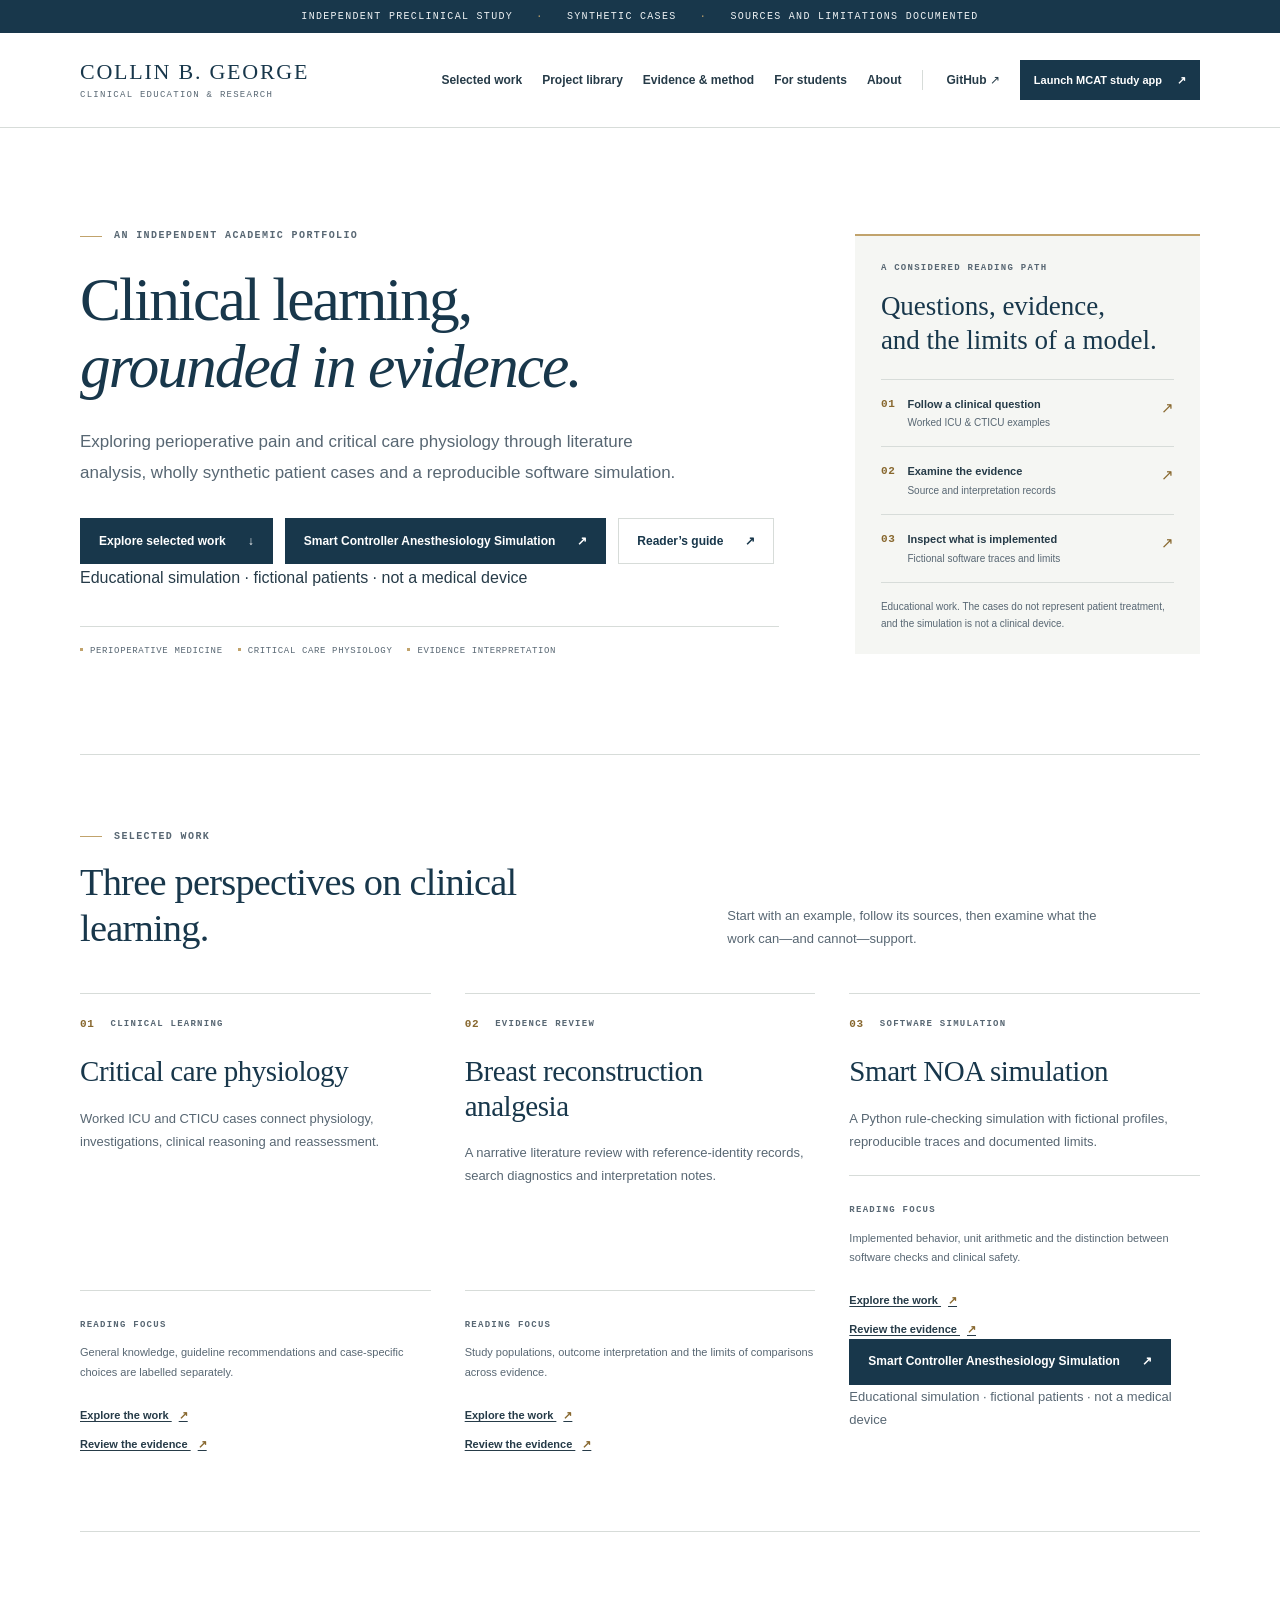
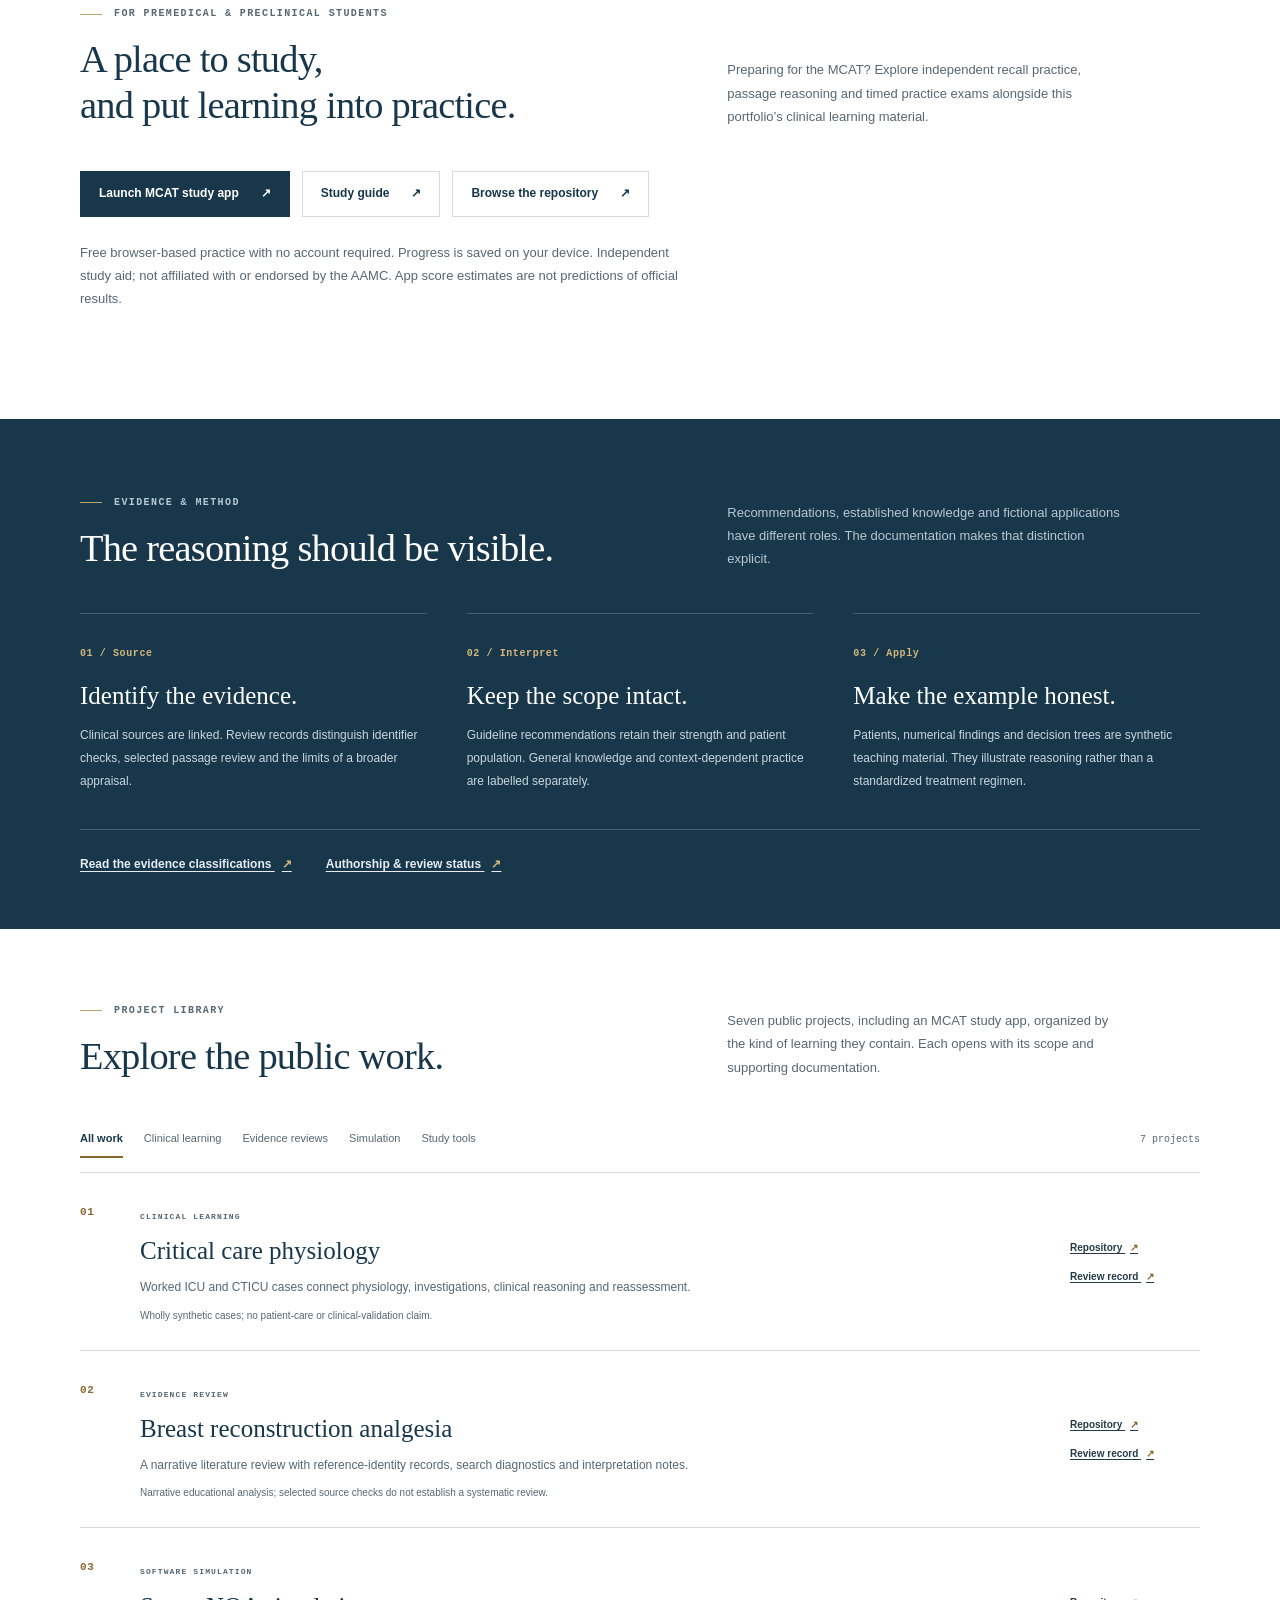
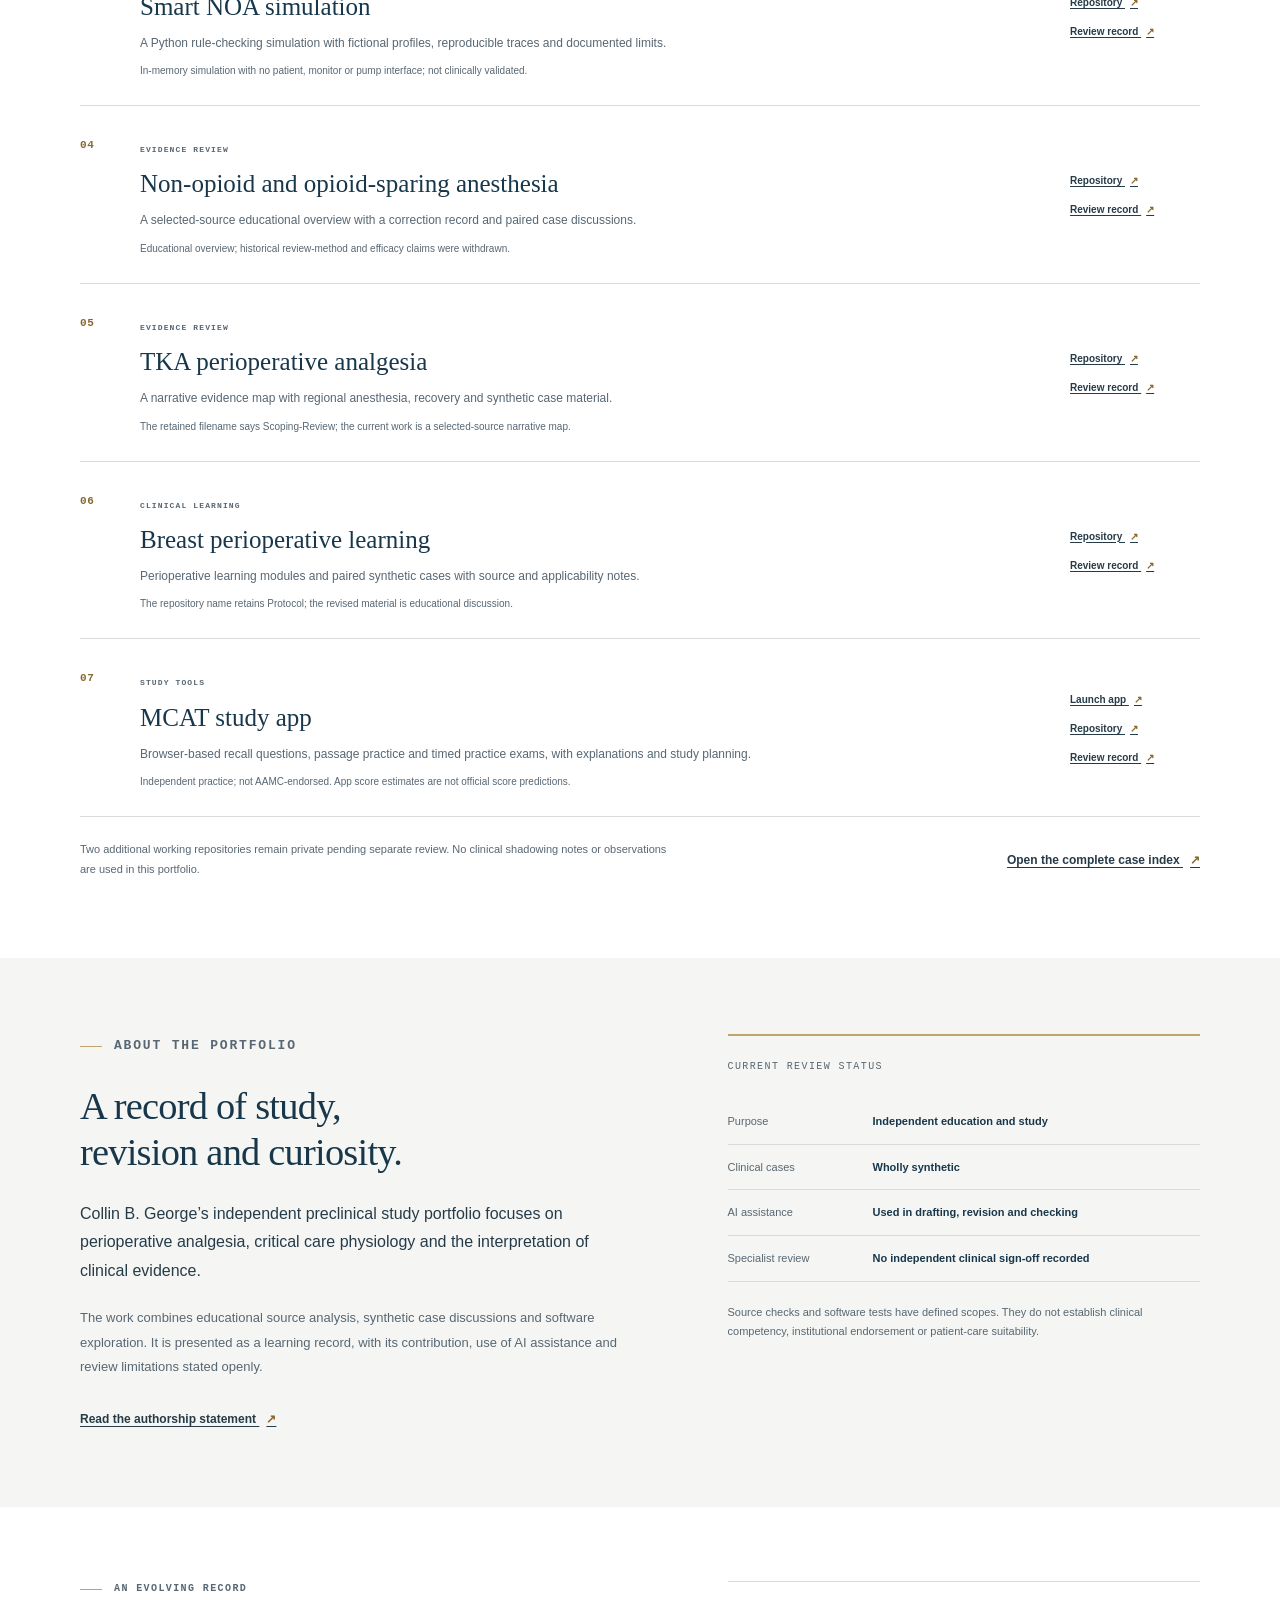
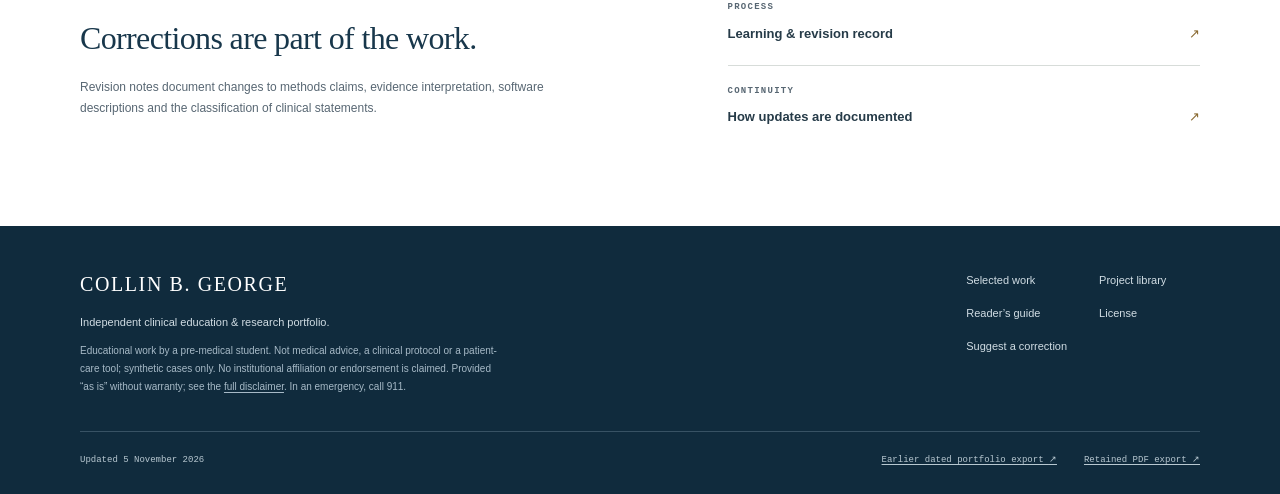
==== index.html @ f3d92961 "Add Smart Controller Anesthesiology Simulation buttons (05r) Homepage hero and Smart NOA card get th" ====
<!doctype html>
<html lang="en">
<head>
<meta charset="utf-8">
<meta name="viewport" content="width=device-width,initial-scale=1">
<meta name="description" content="Collin B. George's independent preclinical portfolio: critical care physiology, perioperative evidence reviews and a transparent software simulation.">
<meta name="theme-color" content="#18374b">
<meta property="og:type" content="website">
<meta property="og:title" content="Collin B. George | Clinical Education & Research">
<meta property="og:description" content="Independent preclinical learning through evidence review, synthetic cases and reproducible simulation.">
<link rel="canonical" href="https://collinbgeorge.com/">
<link rel="icon" href="assets/favicon.svg" type="image/svg+xml">
<link rel="stylesheet" href="assets/portfolio.css?v=20261029-3">
<script src="assets/portfolio.js" defer></script>
<title>Collin B. George | Clinical Education & Research</title>
</head>
<body>
<a class="skip-link" href="#main">Skip to content</a>
<div class="status-bar"><div class="container">Independent preclinical study <span aria-hidden="true">·</span> Synthetic cases <span aria-hidden="true">·</span> Sources and limitations documented</div></div>
<header class="site-header">
<div class="container header-inner">
<a class="brand" href="#top" aria-label="Collin B. George portfolio home"><span class="brand-name">Collin B. George</span><span class="brand-sub">Clinical education &amp; research</span></a>
<button class="menu-toggle" type="button" aria-controls="site-nav" aria-expanded="false" hidden>Menu <span aria-hidden="true">≡</span></button>
<nav id="site-nav" aria-label="Main navigation"><a href="#selected">Selected work</a><a href="#library">Project library</a><a href="#method">Evidence &amp; method</a><a href="#study">For students</a><a href="#about">About</a><a class="nav-source" href="https://github.com/collingeorge/CM-2026">GitHub <span aria-hidden="true">↗</span></a><a class="button button-primary nav-study" href="https://mcat.collinbgeorge.com/">Launch MCAT study app <span aria-hidden="true">↗</span></a></nav>
</div>
</header>
<main id="main">
<section class="hero container" id="top" aria-labelledby="hero-title">
<div class="hero-copy"><p class="eyebrow line-label">An independent academic portfolio</p><h1 id="hero-title">Clinical learning,<br><em>grounded in evidence.</em></h1><p class="hero-description">Exploring perioperative pain and critical care physiology through literature analysis, wholly synthetic patient cases and a reproducible software simulation.</p><div class="actions"><a class="button button-primary" href="#selected">Explore selected work <span aria-hidden="true">↓</span></a><a class="button button-primary" href="https://github.com/collingeorge/Smart-NOA-Controller/blob/main/simulator/index.html">Smart Controller Anesthesiology Simulation <span aria-hidden="true">↗</span></a><a class="button button-secondary" href="https://github.com/collingeorge/CM-2026/blob/main/START_HERE.md">Reader’s guide <span aria-hidden="true">↗</span></a></div><p class="boundary">Educational simulation · fictional patients · not a medical device</p><div class="subject-line"><span>Perioperative medicine</span><span>Critical care physiology</span><span>Evidence interpretation</span></div></div>
<aside class="reading-note" aria-label="Three ways to explore"><p class="eyebrow">A considered reading path</p><h2>Questions, evidence,<br>and the limits of a model.</h2><a href="https://github.com/collingeorge/Premedical-Educational-Portfolio-Critical-Care-Physiology/blob/main/CTICU_PROCEDURE_EXAMPLES.md"><span class="index">01</span><span><strong>Follow a clinical question</strong><small>Worked ICU &amp; CTICU examples</small></span><span aria-hidden="true">↗</span></a><a href="https://github.com/collingeorge/Breast-Reconstruction-Analgesia-Review/blob/main/REFERENCE_AUDIT.md"><span class="index">02</span><span><strong>Examine the evidence</strong><small>Source and interpretation records</small></span><span aria-hidden="true">↗</span></a><a href="https://github.com/collingeorge/Smart-NOA-Controller/blob/main/GUIDELINE_INFORMED_EXAMPLES.md"><span class="index">03</span><span><strong>Inspect what is implemented</strong><small>Fictional software traces and limits</small></span><span aria-hidden="true">↗</span></a><p class="note-caption">Educational work. The cases do not represent patient treatment, and the simulation is not a clinical device.</p></aside>
</section>
<section class="section container" id="selected" aria-labelledby="selected-title">
<div class="section-heading"><div><p class="eyebrow line-label">Selected work</p><h2 id="selected-title">Three perspectives on clinical learning.</h2></div><p>Start with an example, follow its sources, then examine what the work can—and cannot—support.</p></div>
<div class="features"><article class="feature"><div class="feature-meta"><span class="index">01</span><span class="eyebrow">Clinical learning</span></div><h3><a href="https://github.com/collingeorge/Premedical-Educational-Portfolio-Critical-Care-Physiology/blob/main/CTICU_PROCEDURE_EXAMPLES.md">Critical care physiology</a></h3><p>Worked ICU and CTICU cases connect physiology, investigations, clinical reasoning and reassessment.</p><div class="feature-focus"><span class="small-label">Reading focus</span><p>General knowledge, guideline recommendations and case-specific choices are labelled separately.</p></div><div class="feature-links"><a href="https://github.com/collingeorge/Premedical-Educational-Portfolio-Critical-Care-Physiology/blob/main/CTICU_PROCEDURE_EXAMPLES.md">Explore the work <span aria-hidden="true">↗</span></a><a href="https://github.com/collingeorge/Premedical-Educational-Portfolio-Critical-Care-Physiology/blob/main/EVIDENCE_CLASSIFICATION.md">Review the evidence <span aria-hidden="true">↗</span></a></div></article>
<article class="feature"><div class="feature-meta"><span class="index">02</span><span class="eyebrow">Evidence review</span></div><h3><a href="https://github.com/collingeorge/Breast-Reconstruction-Analgesia-Review/blob/main/George-BreastRecon-Review-v8.md">Breast reconstruction analgesia</a></h3><p>A narrative literature review with reference-identity records, search diagnostics and interpretation notes.</p><div class="feature-focus"><span class="small-label">Reading focus</span><p>Study populations, outcome interpretation and the limits of comparisons across evidence.</p></div><div class="feature-links"><a href="https://github.com/collingeorge/Breast-Reconstruction-Analgesia-Review/blob/main/George-BreastRecon-Review-v8.md">Explore the work <span aria-hidden="true">↗</span></a><a href="https://github.com/collingeorge/Breast-Reconstruction-Analgesia-Review/blob/main/REFERENCE_AUDIT.md">Review the evidence <span aria-hidden="true">↗</span></a></div></article>
<article class="feature"><div class="feature-meta"><span class="index">03</span><span class="eyebrow">Software simulation</span></div><h3><a href="https://github.com/collingeorge/Smart-NOA-Controller/blob/main/GUIDELINE_INFORMED_EXAMPLES.md">Smart NOA simulation</a></h3><p>A Python rule-checking simulation with fictional profiles, reproducible traces and documented limits.</p><div class="feature-focus"><span class="small-label">Reading focus</span><p>Implemented behavior, unit arithmetic and the distinction between software checks and clinical safety.</p></div><div class="feature-links"><a href="https://github.com/collingeorge/Smart-NOA-Controller/blob/main/GUIDELINE_INFORMED_EXAMPLES.md">Explore the work <span aria-hidden="true">↗</span></a><a href="https://github.com/collingeorge/Smart-NOA-Controller/blob/main/DEVELOPMENT.md">Review the evidence <span aria-hidden="true">↗</span></a></div><div class="actions"><a class="button button-primary" href="https://github.com/collingeorge/Smart-NOA-Controller/blob/main/simulator/index.html">Smart Controller Anesthesiology Simulation <span aria-hidden="true">↗</span></a></div><p class="boundary">Educational simulation · fictional patients · not a medical device</p></article></div>
</section>
<section class="section container" id="study" aria-labelledby="study-title"><div class="section-heading"><div><p class="eyebrow line-label">For premedical &amp; preclinical students</p><h2 id="study-title">A place to study,<br>and put learning into practice.</h2></div><p>Preparing for the MCAT? Explore independent recall practice, passage reasoning and timed practice exams alongside this portfolio’s clinical learning material.</p></div><div class="actions"><a class="button button-primary" href="https://mcat.collinbgeorge.com/">Launch MCAT study app <span aria-hidden="true">↗</span></a><a class="button button-secondary" href="https://github.com/collingeorge/MCAT/blob/main/docs/LEARNING-GUIDE-2026-10-28.md">Study guide <span aria-hidden="true">↗</span></a><a class="button button-secondary" href="https://github.com/collingeorge/MCAT">Browse the repository <span aria-hidden="true">↗</span></a></div><p class="hero-description" style="margin-top:24px;font-size:13px">Free browser-based practice with no account required. Progress is saved on your device. Independent study aid; not affiliated with or endorsed by the AAMC. App score estimates are not predictions of official results.</p></section>
<section class="method-section" id="method" aria-labelledby="method-title"><div class="container">
<div class="section-heading"><div><p class="eyebrow line-label">Evidence &amp; method</p><h2 id="method-title">The reasoning should be visible.</h2></div><p>Recommendations, established knowledge and fictional applications have different roles. The documentation makes that distinction explicit.</p></div>
<div class="method-grid"><article><span class="index">01 / Source</span><h3>Identify the evidence.</h3><p>Clinical sources are linked. Review records distinguish identifier checks, selected passage review and the limits of a broader appraisal.</p></article><article><span class="index">02 / Interpret</span><h3>Keep the scope intact.</h3><p>Guideline recommendations retain their strength and patient population. General knowledge and context-dependent practice are labelled separately.</p></article><article><span class="index">03 / Apply</span><h3>Make the example honest.</h3><p>Patients, numerical findings and decision trees are synthetic teaching material. They illustrate reasoning rather than a standardized treatment regimen.</p></article></div>
<div class="method-footer"><a class="text-link" href="https://github.com/collingeorge/Premedical-Educational-Portfolio-Critical-Care-Physiology/blob/main/EVIDENCE_CLASSIFICATION.md">Read the evidence classifications <span aria-hidden="true">↗</span></a><a class="text-link" href="https://github.com/collingeorge/CM-2026/blob/main/AUTHORSHIP_AND_REVIEW.md">Authorship &amp; review status <span aria-hidden="true">↗</span></a></div>
</div></section>
<section class="section container" id="library" aria-labelledby="library-title">
<div class="section-heading"><div><p class="eyebrow line-label">Project library</p><h2 id="library-title">Explore the public work.</h2></div><p>Seven public projects, including an MCAT study app, organized by the kind of learning they contain. Each opens with its scope and supporting documentation.</p></div>
<div class="library-tools" hidden><div class="filters" role="group" aria-label="Filter projects"><button type="button" data-filter="All" aria-pressed="true">All work</button><button type="button" data-filter="Clinical learning" aria-pressed="false">Clinical learning</button><button type="button" data-filter="Evidence review" aria-pressed="false">Evidence reviews</button><button type="button" data-filter="Software simulation" aria-pressed="false">Simulation</button><button type="button" data-filter="Study tools" aria-pressed="false">Study tools</button></div><p class="result-count" aria-live="polite">7 projects</p></div>
<div class="library-list"><article class="library-row" data-category="Clinical learning"><span class="index">01</span><div><span class="eyebrow">Clinical learning</span><h3><a href="https://github.com/collingeorge/Premedical-Educational-Portfolio-Critical-Care-Physiology/blob/main/CTICU_PROCEDURE_EXAMPLES.md">Critical care physiology</a></h3><p>Worked ICU and CTICU cases connect physiology, investigations, clinical reasoning and reassessment.</p><p class="boundary">Wholly synthetic cases; no patient-care or clinical-validation claim.</p></div><div class="library-links"><a href="https://github.com/collingeorge/Premedical-Educational-Portfolio-Critical-Care-Physiology">Repository <span aria-hidden="true">↗</span></a><a href="https://github.com/collingeorge/Premedical-Educational-Portfolio-Critical-Care-Physiology/blob/main/EVIDENCE_CLASSIFICATION.md">Review record <span aria-hidden="true">↗</span></a></div></article>
<article class="library-row" data-category="Evidence review"><span class="index">02</span><div><span class="eyebrow">Evidence review</span><h3><a href="https://github.com/collingeorge/Breast-Reconstruction-Analgesia-Review/blob/main/George-BreastRecon-Review-v8.md">Breast reconstruction analgesia</a></h3><p>A narrative literature review with reference-identity records, search diagnostics and interpretation notes.</p><p class="boundary">Narrative educational analysis; selected source checks do not establish a systematic review.</p></div><div class="library-links"><a href="https://github.com/collingeorge/Breast-Reconstruction-Analgesia-Review">Repository <span aria-hidden="true">↗</span></a><a href="https://github.com/collingeorge/Breast-Reconstruction-Analgesia-Review/blob/main/REFERENCE_AUDIT.md">Review record <span aria-hidden="true">↗</span></a></div></article>
<article class="library-row" data-category="Software simulation"><span class="index">03</span><div><span class="eyebrow">Software simulation</span><h3><a href="https://github.com/collingeorge/Smart-NOA-Controller/blob/main/GUIDELINE_INFORMED_EXAMPLES.md">Smart NOA simulation</a></h3><p>A Python rule-checking simulation with fictional profiles, reproducible traces and documented limits.</p><p class="boundary">In-memory simulation with no patient, monitor or pump interface; not clinically validated.</p></div><div class="library-links"><a href="https://github.com/collingeorge/Smart-NOA-Controller">Repository <span aria-hidden="true">↗</span></a><a href="https://github.com/collingeorge/Smart-NOA-Controller/blob/main/DEVELOPMENT.md">Review record <span aria-hidden="true">↗</span></a></div></article>
<article class="library-row" data-category="Evidence review"><span class="index">04</span><div><span class="eyebrow">Evidence review</span><h3><a href="https://github.com/collingeorge/non-opioid-anesthesia-narrative-review/blob/main/MANUSCRIPT.md">Non-opioid and opioid-sparing anesthesia</a></h3><p>A selected-source educational overview with a correction record and paired case discussions.</p><p class="boundary">Educational overview; historical review-method and efficacy claims were withdrawn.</p></div><div class="library-links"><a href="https://github.com/collingeorge/non-opioid-anesthesia-narrative-review">Repository <span aria-hidden="true">↗</span></a><a href="https://github.com/collingeorge/non-opioid-anesthesia-narrative-review/blob/main/EVIDENCE_AUDIT.md">Review record <span aria-hidden="true">↗</span></a></div></article>
<article class="library-row" data-category="Evidence review"><span class="index">05</span><div><span class="eyebrow">Evidence review</span><h3><a href="https://github.com/collingeorge/tka-perioperative-review/blob/main/George-TKA-Scoping-Review-v2.md">TKA perioperative analgesia</a></h3><p>A narrative evidence map with regional anesthesia, recovery and synthetic case material.</p><p class="boundary">The retained filename says Scoping-Review; the current work is a selected-source narrative map.</p></div><div class="library-links"><a href="https://github.com/collingeorge/tka-perioperative-review">Repository <span aria-hidden="true">↗</span></a><a href="https://github.com/collingeorge/tka-perioperative-review/blob/main/PUBLICATION_REVIEW.md">Review record <span aria-hidden="true">↗</span></a></div></article>
<article class="library-row" data-category="Clinical learning"><span class="index">06</span><div><span class="eyebrow">Clinical learning</span><h3><a href="https://github.com/collingeorge/Breast-Reconstruction-Anesthesia-Protocol/blob/main/APPLIED_CASES.md">Breast perioperative learning</a></h3><p>Perioperative learning modules and paired synthetic cases with source and applicability notes.</p><p class="boundary">The repository name retains Protocol; the revised material is educational discussion.</p></div><div class="library-links"><a href="https://github.com/collingeorge/Breast-Reconstruction-Anesthesia-Protocol">Repository <span aria-hidden="true">↗</span></a><a href="https://github.com/collingeorge/Breast-Reconstruction-Anesthesia-Protocol/blob/main/PUBLICATION_REVIEW.md">Review record <span aria-hidden="true">↗</span></a></div></article><article class="library-row" data-category="Study tools"><span class="index">07</span><div><span class="eyebrow">Study tools</span><h3><a href="https://mcat.collinbgeorge.com/">MCAT study app</a></h3><p>Browser-based recall questions, passage practice and timed practice exams, with explanations and study planning.</p><p class="boundary">Independent practice; not AAMC-endorsed. App score estimates are not official score predictions.</p></div><div class="library-links"><a href="https://mcat.collinbgeorge.com/">Launch app <span aria-hidden="true">↗</span></a><a href="https://github.com/collingeorge/MCAT">Repository <span aria-hidden="true">↗</span></a><a href="https://github.com/collingeorge/MCAT/blob/main/docs/AUDIT-2026-10-28.md">Review record <span aria-hidden="true">↗</span></a></div></article></div>
<div class="library-note"><p>Two additional working repositories remain private pending separate review. No clinical shadowing notes or observations are used in this portfolio.</p><a class="text-link" href="https://github.com/collingeorge/CM-2026/blob/main/CASE_EXAMPLE_INDEX.md">Open the complete case index <span aria-hidden="true">↗</span></a></div>
</section>
<section class="about-section" id="about" aria-labelledby="about-title"><div class="container about-grid"><div><p class="eyebrow line-label">About the portfolio</p><h2 id="about-title">A record of study,<br>revision and curiosity.</h2><p class="about-lead">Collin B. George’s independent preclinical study portfolio focuses on perioperative analgesia, critical care physiology and the interpretation of clinical evidence.</p><p>The work combines educational source analysis, synthetic case discussions and software exploration. It is presented as a learning record, with its contribution, use of AI assistance and review limitations stated openly.</p><a class="text-link" href="https://github.com/collingeorge/CM-2026/blob/main/AUTHORSHIP_AND_REVIEW.md">Read the authorship statement <span aria-hidden="true">↗</span></a></div><div class="review-panel"><p class="eyebrow">Current review status</p><dl><div><dt>Purpose</dt><dd>Independent education and study</dd></div><div><dt>Clinical cases</dt><dd>Wholly synthetic</dd></div><div><dt>AI assistance</dt><dd>Used in drafting, revision and checking</dd></div><div><dt>Specialist review</dt><dd>No independent clinical sign-off recorded</dd></div></dl><p>Source checks and software tests have defined scopes. They do not establish clinical competency, institutional endorsement or patient-care suitability.</p></div></div></section>
<section class="section container revision-section" aria-labelledby="revision-title"><div><p class="eyebrow line-label">An evolving record</p><h2 id="revision-title">Corrections are part of the work.</h2><p>Revision notes document changes to methods claims, evidence interpretation, software descriptions and the classification of clinical statements.</p></div><div class="revision-links"><a href="https://github.com/collingeorge/CM-2026/blob/main/LEARNING_AND_REVISION_LOG.md"><span class="small-label">Process</span><strong>Learning &amp; revision record <span aria-hidden="true">↗</span></strong></a><a href="https://github.com/collingeorge/CM-2026/blob/main/MAINTENANCE.md"><span class="small-label">Continuity</span><strong>How updates are documented <span aria-hidden="true">↗</span></strong></a></div></section>
</main>
<footer class="site-footer"><div class="container footer-main"><div><a class="brand-name" href="#top">Collin B. George</a><p>Independent clinical education &amp; research portfolio.</p><p class="footer-note">Educational work by a pre-medical student. Not medical advice, a clinical protocol or a patient-care tool; synthetic cases only. No institutional affiliation or endorsement is claimed. Provided “as is” without warranty; see the <a href="https://github.com/collingeorge/CM-2026/blob/main/DISCLAIMER.md">full disclaimer</a>. In an emergency, call 911.</p></div><nav aria-label="Footer navigation"><a href="#selected">Selected work</a><a href="#library">Project library</a><a href="https://github.com/collingeorge/CM-2026/blob/main/START_HERE.md">Reader’s guide</a><a href="https://github.com/collingeorge/CM-2026/blob/main/LICENSE">License</a><a href="https://github.com/collingeorge/CM-2026/issues/new/choose">Suggest a correction</a></nav></div><div class="container footer-bottom"><span>Updated 5 November 2026</span><a href="CM-BIO-ARCH-01-v2.0">Earlier dated portfolio export <span aria-hidden="true">↗</span></a><a href="CM-BIO-ARCH-01-v2.0.pdf">Retained PDF export <span aria-hidden="true">↗</span></a></div></footer>
</body></html>
---- assets/portfolio.css ----
:root{--navy:#18374b;--navy-deep:#102b3d;--ink:#263b48;--muted:#586773;--gold:#88682f;--gold-light:#c1a36c;--line:#d7dcd9;--paper:#fff;--wash:#f5f6f3;--serif:Georgia,"Times New Roman",serif;--sans:Inter,"Segoe UI",Arial,sans-serif;--mono:"SFMono-Regular",Consolas,"Liberation Mono",monospace}
*{box-sizing:border-box}html{scroll-behavior:smooth;scroll-padding-top:110px}body{margin:0;background:var(--paper);color:var(--ink);font:16px/1.7 var(--sans);-webkit-font-smoothing:antialiased}a{color:inherit;text-decoration-thickness:1px;text-underline-offset:.22em}a:hover{color:var(--gold)}a:focus-visible,button:focus-visible{outline:3px solid var(--gold);outline-offset:5px}button{font:inherit}button,a{-webkit-tap-highlight-color:transparent}[hidden]{display:none!important}.container{width:min(1120px,calc(100% - 80px));margin-inline:auto}.skip-link{position:absolute;left:20px;top:-100px;background:white;padding:12px 20px;z-index:100}.skip-link:focus{top:12px}.status-bar{background:var(--navy);color:#eef2f4;padding:9px 0;text-align:center;font:10px/1.5 var(--mono);text-transform:uppercase;letter-spacing:.13em}.status-bar span{color:var(--gold-light);margin:0 16px}.site-header{position:sticky;top:0;z-index:20;background:rgba(255,255,255,.97);border-bottom:1px solid var(--line)}.header-inner{min-height:94px;display:flex;justify-content:space-between;align-items:center;gap:32px}.brand{text-decoration:none;display:flex;flex-direction:column;gap:2px;flex-shrink:0}.brand-name{font:22px/1.3 var(--serif);letter-spacing:.08em;text-transform:uppercase;color:var(--navy)}.brand-sub{font:9px/1.6 var(--mono);letter-spacing:.14em;text-transform:uppercase;color:var(--muted)}#site-nav{display:flex;align-items:center;gap:26px;font-size:12px;font-weight:550}#site-nav a{text-decoration:none;white-space:nowrap}#site-nav a:hover{text-decoration:underline}.nav-source{border-left:1px solid var(--line);padding-left:24px}.menu-toggle{display:none;border:1px solid var(--line);background:white;color:var(--navy);padding:7px 12px;font-size:13px}.menu-toggle span{font-size:19px;margin-left:9px}.hero{display:grid;grid-template-columns:minmax(0,1.62fr) minmax(260px,.8fr);gap:76px;align-items:center;padding-top:100px;padding-bottom:94px}.eyebrow,.small-label{font:10px/1.6 var(--mono);font-weight:600;letter-spacing:.14em;text-transform:uppercase;color:var(--muted)}.line-label{display:flex;align-items:center;gap:12px;margin:0 0 22px}.line-label::before{content:"";display:block;width:22px;height:1px;background:var(--gold-light);flex-shrink:0}h1,h2,h3,p{margin-top:0}h1{font:clamp(45px,4.8vw,66px)/1.09 var(--serif);font-weight:400;letter-spacing:-.032em;color:var(--navy);margin-bottom:27px}h1 em{font-weight:400;font-style:italic;color:var(--navy)}.hero-description{font-size:17px;line-height:1.8;max-width:600px;color:var(--muted);margin-bottom:30px}.actions{display:flex;gap:12px;flex-wrap:wrap}.button{display:inline-flex;align-items:center;justify-content:space-between;gap:22px;min-height:46px;padding:10px 18px;text-decoration:none;font-size:12px;font-weight:650;border:1px solid var(--navy);transition:background .15s,color .15s}.button-primary{background:var(--navy);color:white}.button-primary:hover{background:var(--navy-deep);color:white}.button-secondary{border-color:var(--line);color:var(--navy);background:white}.button-secondary:hover{border-color:var(--navy);color:var(--navy)}.subject-line{display:flex;gap:15px;flex-wrap:wrap;border-top:1px solid var(--line);margin-top:35px;padding-top:17px;font:9px/1.7 var(--mono);letter-spacing:.07em;text-transform:uppercase;color:var(--muted)}.subject-line span::before{content:"";display:inline-block;width:3px;height:3px;background:var(--gold-light);margin:0 7px 2px 0}.reading-note{border-top:2px solid var(--gold-light);background:var(--wash);padding:25px 26px 22px}.reading-note>.eyebrow{font-size:9px;margin-bottom:15px}.reading-note h2{font:27px/1.25 var(--serif);color:var(--navy);margin-bottom:21px}.reading-note>a{display:flex;align-items:start;gap:12px;text-decoration:none;border-top:1px solid var(--line);padding:15px 0}.reading-note>a>span:last-child{margin-left:auto;color:var(--gold);font-size:15px}.index{font:11px/1.7 var(--mono);letter-spacing:.06em;color:var(--gold);font-weight:600}.reading-note strong{display:block;font-size:11px;font-weight:650}.reading-note small{display:block;font-size:10px;line-height:1.6;color:var(--muted);margin-top:2px}.note-caption{border-top:1px solid var(--line);padding-top:15px;font-size:10px;line-height:1.7;color:var(--muted);margin:0}.section{padding-top:74px;padding-bottom:78px;border-top:1px solid var(--line)}.section-heading{display:grid;grid-template-columns:1.2fr 1fr;gap:80px;align-items:end;margin-bottom:42px}.section-heading .line-label{margin-bottom:14px}.section-heading h2,.about-grid h2,.revision-section h2{font:clamp(30px,3vw,39px)/1.2 var(--serif);letter-spacing:-.02em;font-weight:400;color:var(--navy);margin-bottom:0;max-width:580px}.section-heading>p{font-size:13px;color:var(--muted);line-height:1.8;margin-bottom:0;max-width:400px}.features{display:grid;grid-template-columns:repeat(3,minmax(0,1fr));gap:34px}.feature{border-top:1px solid var(--line);padding-top:21px;display:flex;flex-direction:column}.feature-meta{display:flex;align-items:center;gap:16px;margin-bottom:21px}.feature-meta .eyebrow{font-size:9px}.feature h3{font:29px/1.18 var(--serif);letter-spacing:-.015em;font-weight:400;margin-bottom:18px;color:var(--navy);max-width:320px}.feature h3 a{text-decoration:none}.feature h3 a:hover{text-decoration:underline}.feature>p{font-size:13px;line-height:1.8;color:var(--muted);margin-bottom:22px}.feature-focus{padding-top:17px;border-top:1px solid var(--line);margin-top:auto}.small-label{font-size:9px}.feature-focus p{font-size:11px;line-height:1.8;color:var(--muted);margin:8px 0 23px}.feature-links{display:flex;flex-direction:column;gap:10px;font-size:11px;font-weight:650}.feature-links a{width:fit-content}.feature-links span{color:var(--gold);margin-left:7px}.method-section{background:var(--navy);color:#e5edf1;padding:76px 0 55px}.method-section .eyebrow,.method-section .section-heading>p{color:#b8c8d1}.method-section h2,.method-section h3{color:white}.method-grid{display:grid;grid-template-columns:repeat(3,minmax(0,1fr));gap:40px}.method-grid article{border-top:1px solid #466071;padding-top:23px}.method-grid .index{color:#d3b77d;font-size:10px}.method-grid h3{font:25px/1.25 var(--serif);font-weight:400;margin:16px 0 13px}.method-grid p{font-size:12px;line-height:1.9;color:#cad6dd;margin-bottom:0}.method-footer{border-top:1px solid #466071;margin-top:36px;padding-top:24px;display:flex;gap:34px;flex-wrap:wrap}.text-link{font-size:12px;font-weight:600}.text-link span{color:var(--gold);margin-left:7px}.method-section .text-link:hover{color:#e6d5af}.method-section .text-link span{color:#d3b77d}#library{border-top:0}.library-tools{display:flex;justify-content:space-between;align-items:center;gap:20px;margin-bottom:14px}.filters{display:flex;gap:21px;flex-wrap:wrap}.filters button{border:0;border-bottom:2px solid transparent;padding:8px 0;background:transparent;color:var(--muted);font-size:11px;cursor:pointer}.filters button[aria-pressed=true]{color:var(--navy);border-bottom-color:var(--gold);font-weight:650}.filters button:hover{color:var(--navy)}.result-count{margin:0;font:10px var(--mono);color:var(--muted);white-space:nowrap}.library-row{display:grid;grid-template-columns:36px minmax(0,1fr) 130px;gap:24px;border-top:1px solid var(--line);padding:27px 0 26px}.library-row>.index{padding-top:3px}.library-row .eyebrow{font-size:8px}.library-row h3{font:25px/1.28 var(--serif);font-weight:400;color:var(--navy);margin:8px 0 10px}.library-row h3 a{text-decoration:none}.library-row h3 a:hover{text-decoration:underline}.library-row p{font-size:12px;line-height:1.8;max-width:670px;margin-bottom:8px;color:var(--muted)}.library-row .boundary{font-size:10px;line-height:1.7;color:var(--muted);margin:0;max-width:670px}.library-links{display:flex;flex-direction:column;justify-content:center;gap:12px;font-size:10px;font-weight:600;align-items:start}.library-links span{color:var(--gold);margin-left:5px}.library-note{border-top:1px solid var(--line);padding-top:23px;display:flex;justify-content:space-between;gap:45px;align-items:center}.library-note p{font-size:11px;color:var(--muted);line-height:1.8;max-width:590px;margin:0}.library-note a{white-space:nowrap}.about-section{background:var(--wash);padding:76px 0}.about-grid{display:grid;grid-template-columns:1.18fr 1fr;gap:90px;align-items:start}.about-grid h2{margin-bottom:25px}.about-grid .about-lead{font-size:16px;line-height:1.8;color:var(--ink);margin-bottom:20px}.about-grid p{font-size:13px;color:var(--muted);line-height:1.9;margin-bottom:24px}.review-panel{border-top:2px solid var(--gold-light);padding-top:23px}.review-panel>.eyebrow{font:10px/1.6 var(--mono)}.review-panel dl{margin:0 0 21px}.review-panel dl>div{display:grid;grid-template-columns:125px 1fr;gap:20px;padding:13px 0;border-bottom:1px solid var(--line);font-size:11px;line-height:1.7}.review-panel dt{color:var(--muted)}.review-panel dd{margin:0;color:var(--navy);font-weight:550}.review-panel>p:last-child{font-size:11px;line-height:1.8;margin:0}.revision-section{display:grid;grid-template-columns:1.18fr 1fr;gap:90px;border:0}.revision-section h2{font-size:32px;margin-bottom:19px}.revision-section>div>p:last-child{font-size:12px;line-height:1.8;color:var(--muted);max-width:480px;margin:0}.revision-links{display:flex;flex-direction:column}.revision-links a{display:flex;flex-direction:column;gap:8px;text-decoration:none;border-top:1px solid var(--line);padding:18px 0 20px}.revision-links strong{font-size:13px;font-weight:550}.revision-links strong span{float:right;color:var(--gold)}.revision-links a:hover strong{text-decoration:underline}.site-footer{background:var(--navy-deep);color:#d1dde4;padding-top:45px;padding-bottom:25px}.footer-main{display:flex;justify-content:space-between;gap:50px;padding-bottom:35px}.footer-main .brand-name{color:white;font-size:20px;text-decoration:none}.footer-main p{font-size:11px;line-height:1.8;margin:14px 0 0}.footer-main .footer-note{font-size:10px;color:#a7bac7;max-width:420px;margin-top:9px}.footer-main nav{display:grid;grid-template-columns:1fr 1fr;gap:14px 32px;align-content:start;font-size:11px}.footer-main nav a{text-decoration:none}.footer-main nav a:hover{color:#e6d5af;text-decoration:underline}.footer-bottom{display:flex;align-items:center;gap:27px;flex-wrap:wrap;border-top:1px solid #385264;padding-top:21px;font:9px/1.7 var(--mono);color:#b8c8d1}.footer-bottom span{margin-right:auto}.footer-bottom a:hover{color:white}
@media(min-width:1500px){.hero{padding-top:118px;padding-bottom:112px}}
@media(max-width:1000px){.container{width:calc(100% - 56px)}.header-inner{gap:20px}#site-nav{gap:16px;font-size:11px}.brand-name{font-size:19px}.brand-sub{font-size:8px}.nav-source{padding-left:16px}.hero{gap:38px;padding-top:78px;padding-bottom:76px;grid-template-columns:1.5fr 1fr}h1{font-size:48px}.reading-note{padding:21px}.reading-note h2{font-size:24px}.section-heading{gap:40px}.features{gap:25px}.feature h3{font-size:26px}.about-grid,.revision-section{gap:50px}}
@media(max-width:760px){html{scroll-padding-top:90px}.container{width:calc(100% - 40px)}.status-bar{font-size:8px;padding:8px 0;letter-spacing:.06em}.status-bar span{margin:0 5px}.header-inner{min-height:80px;flex-wrap:wrap;padding:16px 0;gap:16px}.brand-name{font-size:19px}.brand-sub{font-size:8px}#site-nav{width:100%;justify-content:flex-start;gap:20px;flex-wrap:wrap;padding:5px 0;font-size:12px}.js-enabled .menu-toggle{display:block}.js-enabled #site-nav{display:none}.js-enabled #site-nav.is-open{display:flex}.nav-source{border-left:0;padding-left:0}.hero{grid-template-columns:1fr;gap:42px;padding-top:60px;padding-bottom:60px}h1{font-size:clamp(41px,8.5vw,58px);letter-spacing:-.035em}.hero-description{font-size:15px;max-width:540px}.line-label{font-size:8px;letter-spacing:.12em;margin-bottom:18px}.hero .actions{gap:10px}.button{font-size:11px;gap:16px;min-height:44px;padding:10px 14px}.subject-line{font-size:8px;gap:11px;margin-top:29px}.reading-note{padding:25px;max-width:none}.reading-note h2{font-size:26px}.reading-note>a{padding:14px 0}.reading-note strong{font-size:12px}.reading-note small{font-size:11px}.note-caption{font-size:11px}.section{padding-top:56px;padding-bottom:58px}.section-heading{grid-template-columns:1fr;gap:20px;margin-bottom:32px}.section-heading h2,.about-grid h2{font-size:32px}.section-heading>p{font-size:13px;max-width:540px}.features{grid-template-columns:1fr;gap:37px}.feature h3{font-size:29px;max-width:none}.feature>p{font-size:14px;margin-bottom:20px}.feature-focus p{font-size:12px;margin-bottom:20px}.feature-links{flex-direction:row;flex-wrap:wrap;gap:14px 24px;font-size:12px}.method-section{padding:57px 0 40px}.method-grid{grid-template-columns:1fr;gap:29px}.method-grid h3{font-size:26px;margin-top:12px}.method-grid p{font-size:13px;max-width:540px}.method-footer{gap:18px;margin-top:29px}.method-footer a{font-size:11px}.library-tools{align-items:start}.filters{gap:9px 20px}.filters button{font-size:11px}.result-count{font-size:9px;padding-top:12px}.library-row{grid-template-columns:23px minmax(0,1fr);gap:14px;padding:24px 0}.library-row h3{font-size:25px}.library-row p{font-size:13px}.library-row .boundary{font-size:11px}.library-links{grid-column:2;flex-direction:row;gap:24px;font-size:11px;margin-top:1px}.library-note{align-items:start;flex-direction:column;gap:17px}.library-note p{font-size:12px}.library-note a{white-space:normal}.about-section{padding:56px 0}.about-grid,.revision-section{grid-template-columns:1fr;gap:38px}.about-grid .about-lead{font-size:16px}.about-grid p{font-size:13px}.review-panel dl>div{font-size:12px;grid-template-columns:105px 1fr;gap:14px}.review-panel>p:last-child{font-size:12px}.revision-section{gap:27px}.revision-section h2{font-size:31px}.revision-section>div>p:last-child{font-size:13px}.footer-main{flex-direction:column;gap:28px}.footer-main nav{gap:15px 25px;font-size:12px}.footer-bottom{gap:14px;align-items:start;font-size:8px}.footer-bottom span{width:100%}}
@media(prefers-reduced-motion:reduce){html{scroll-behavior:auto}*{transition:none!important}}
/* Prominent student study link; collapse navigation before it becomes crowded. */
#site-nav{gap:20px}#site-nav .nav-study{color:#fff;font-size:11px;min-height:40px;padding:9px 13px;gap:15px;white-space:nowrap}#site-nav .nav-study:hover{color:#fff;text-decoration:none}
@media(min-width:761px) and (max-width:1100px){.header-inner{flex-wrap:wrap;padding:16px 0}.js-enabled .menu-toggle{display:block}#site-nav{width:100%;flex-wrap:wrap;justify-content:flex-start;padding:5px 0}.js-enabled #site-nav{display:none}.js-enabled #site-nav.is-open{display:flex}}
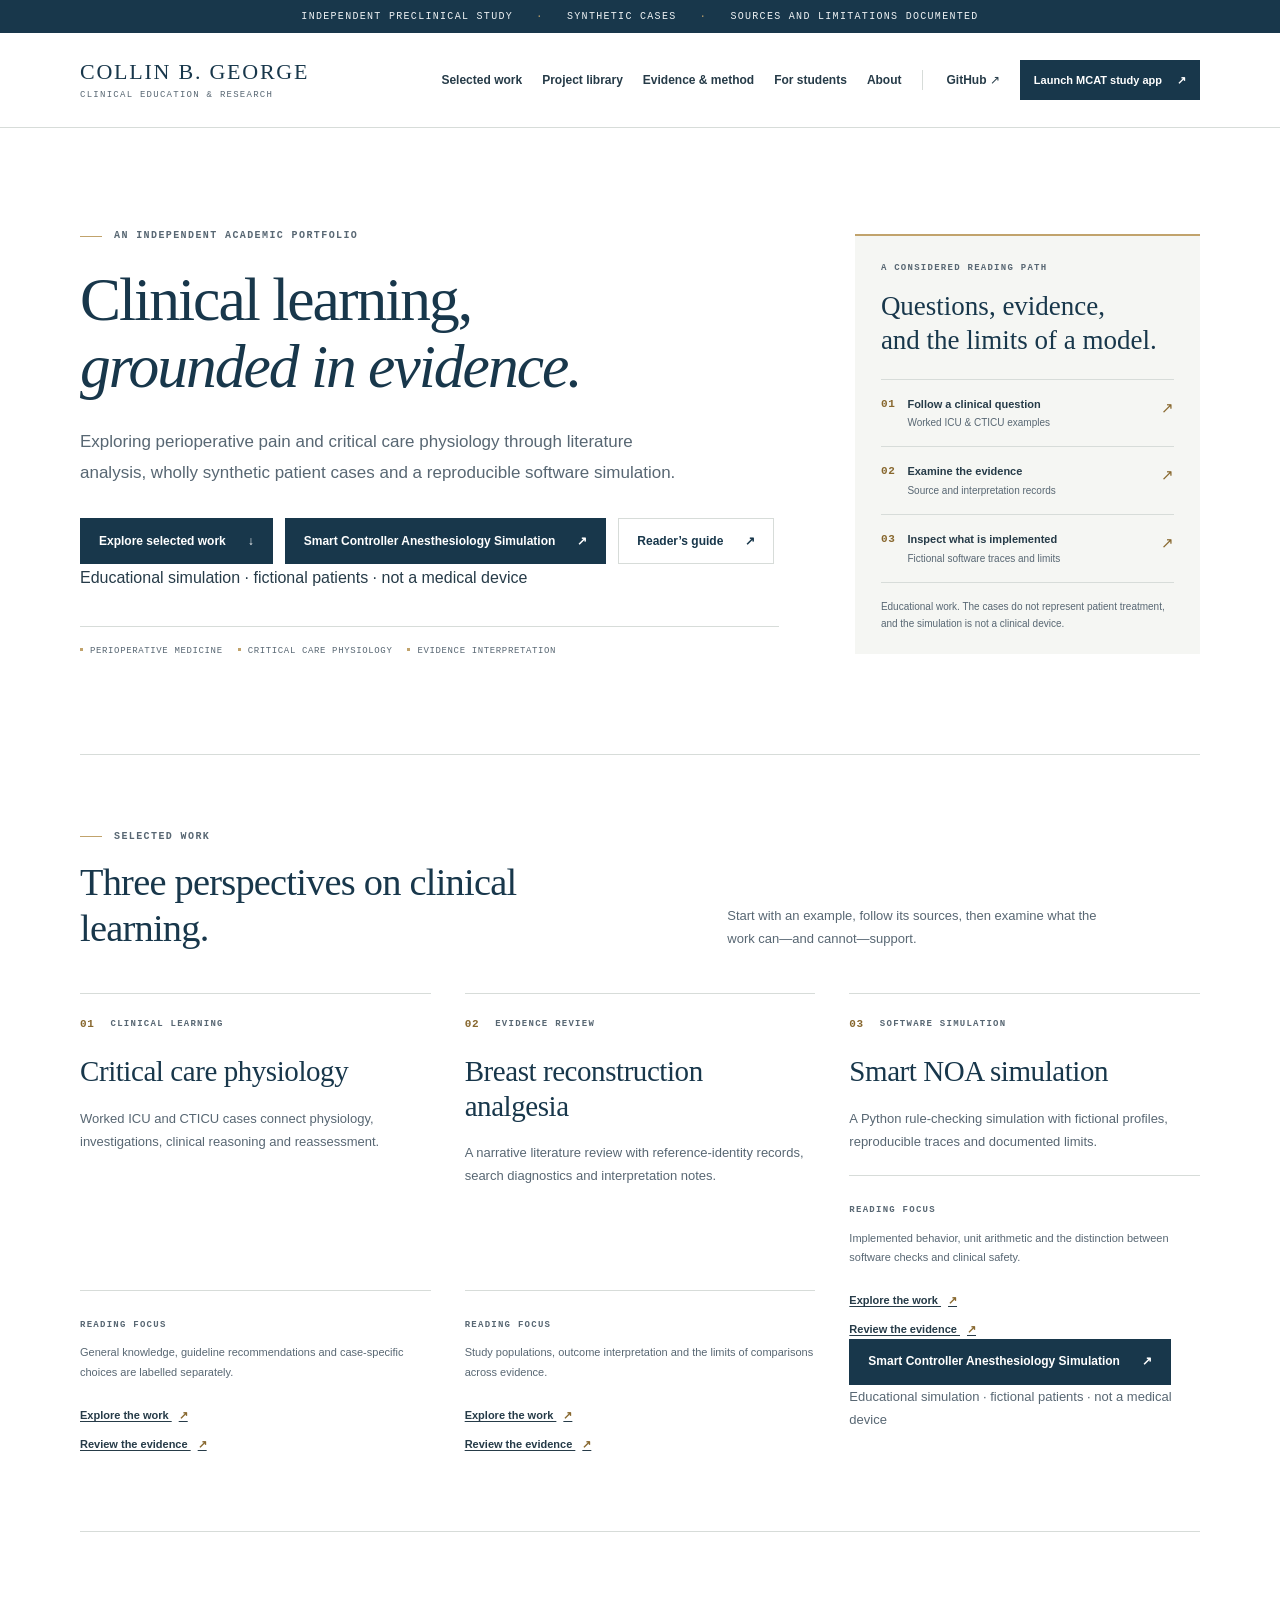
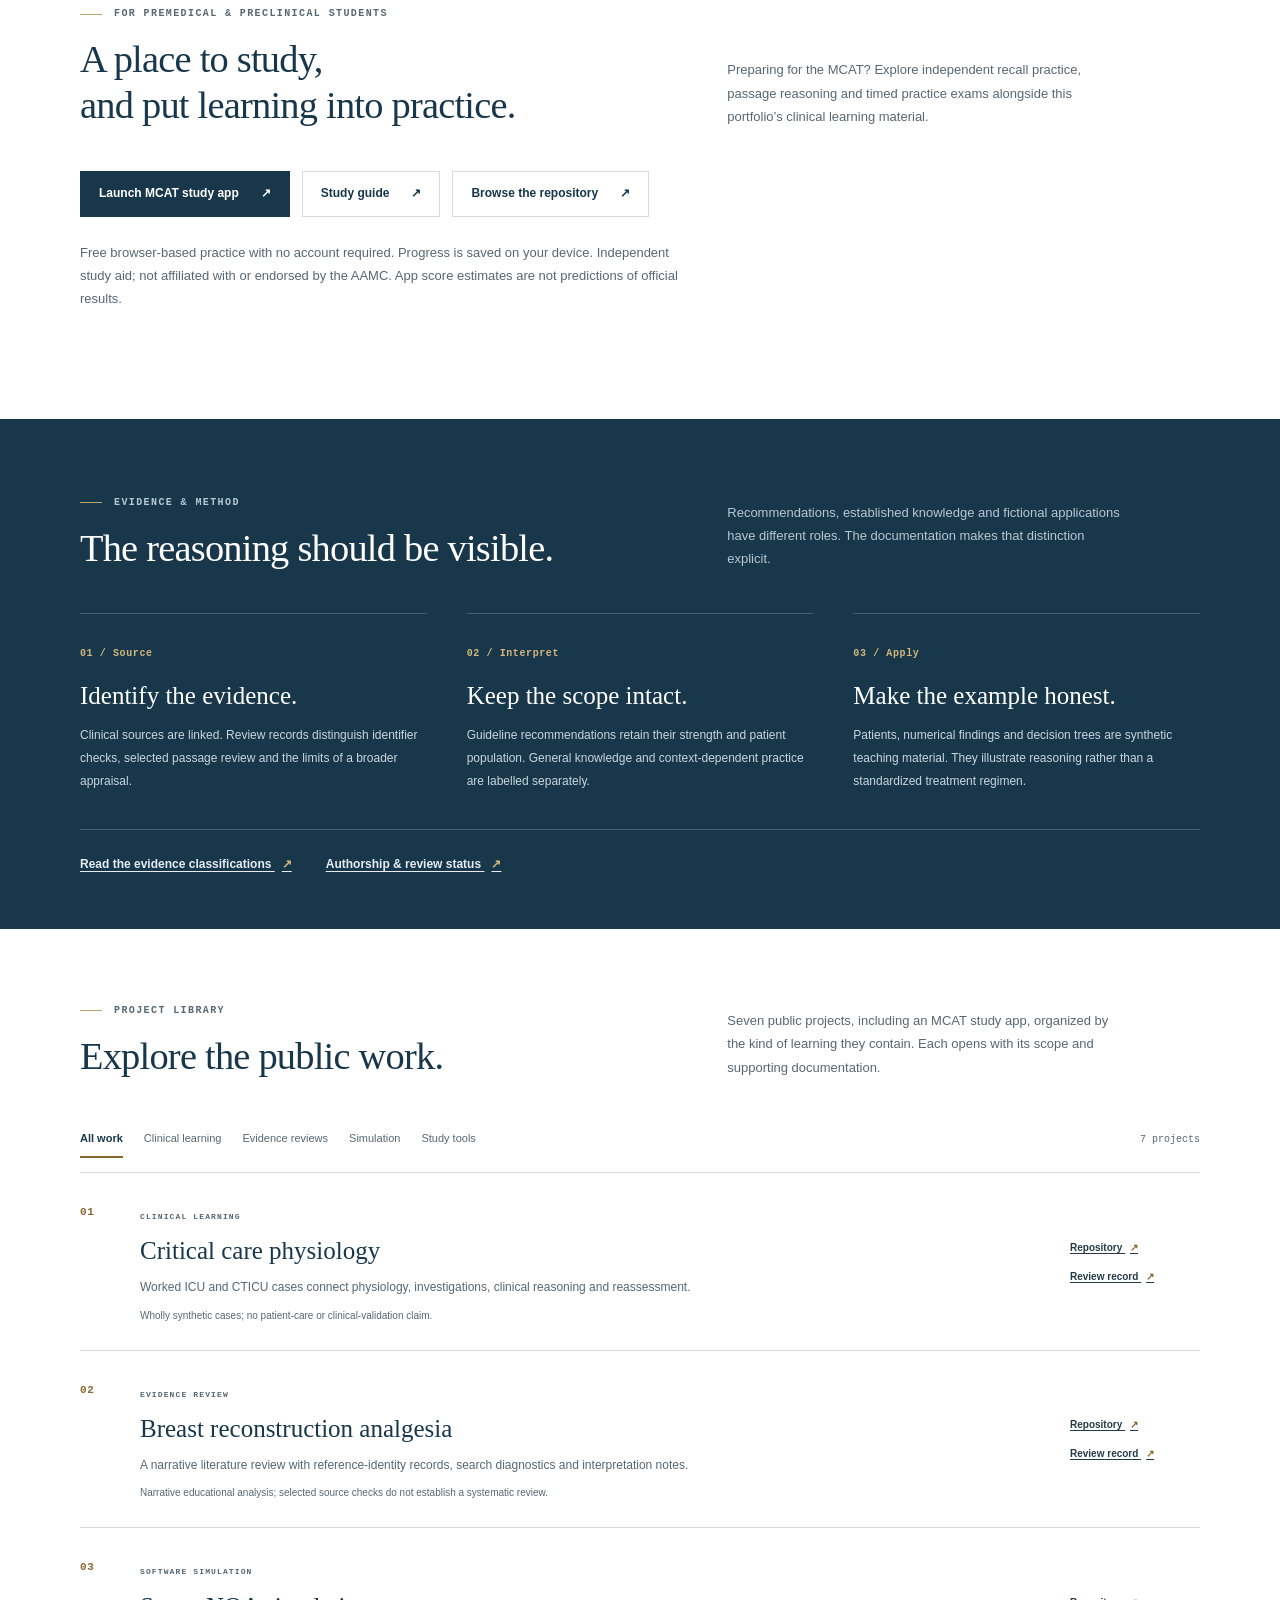
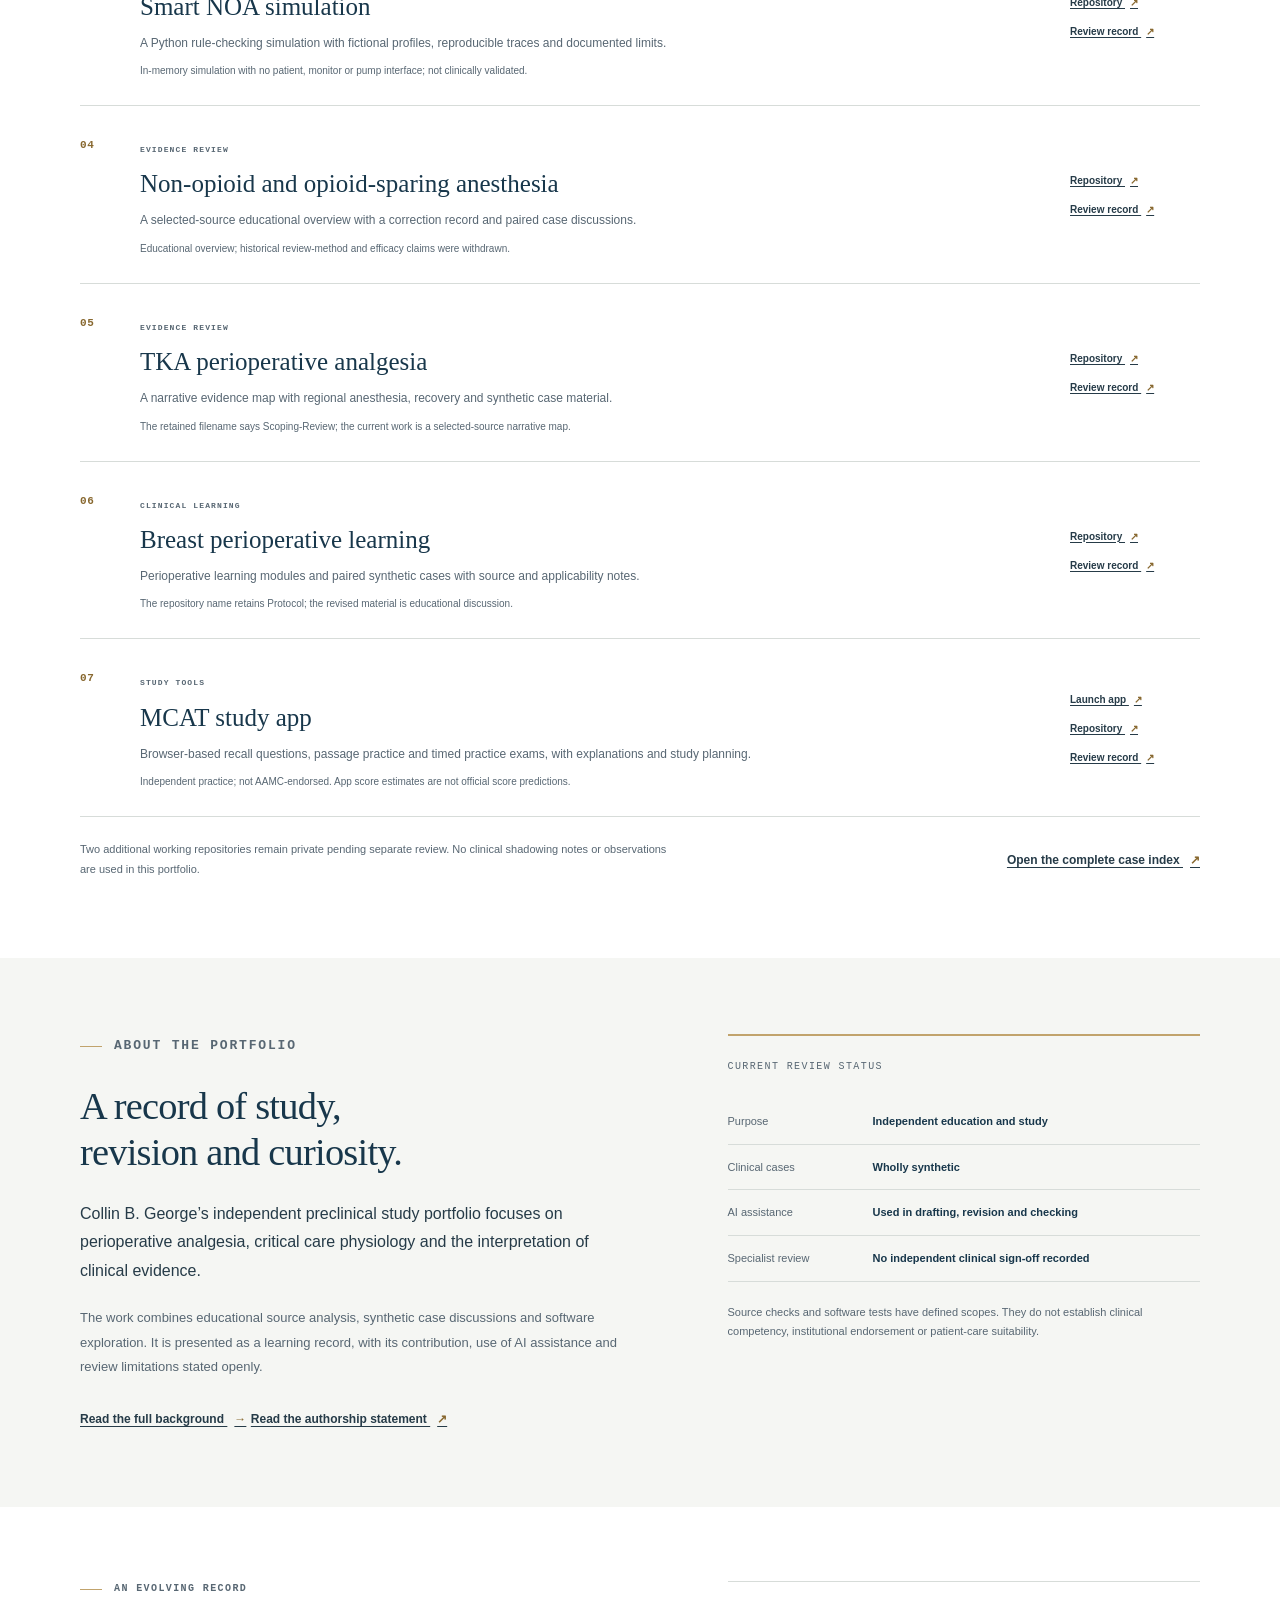
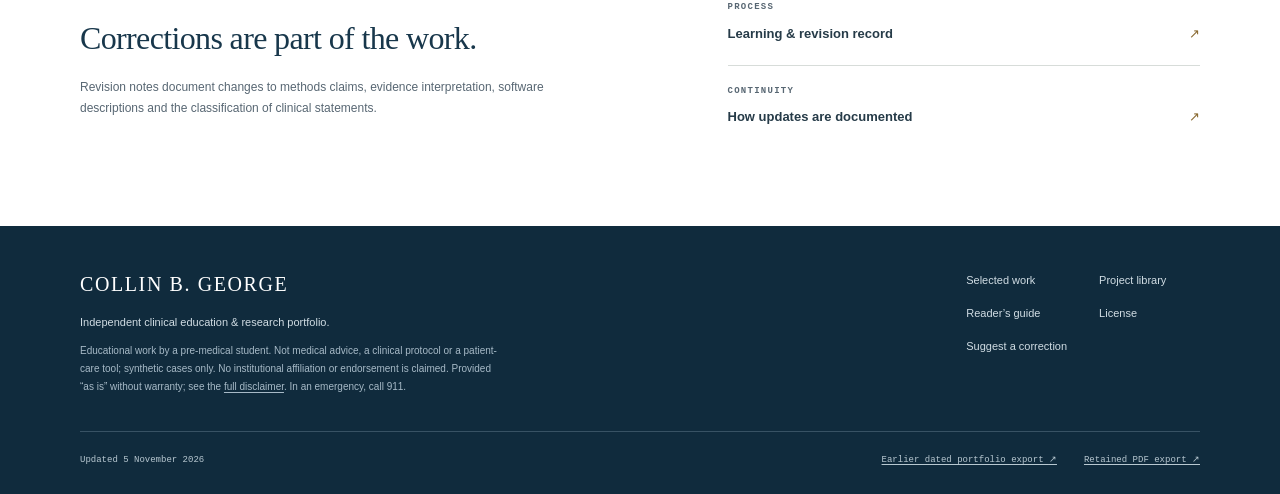
==== commit fb258746: "Add the About page (/about) for admissions readers - ABOUT.md: owner-supplied copy, used as written;" ====
--- a/index.html
+++ b/index.html
@@ -52,7 +52,7 @@
 <article class="library-row" data-category="Clinical learning"><span class="index">06</span><div><span class="eyebrow">Clinical learning</span><h3><a href="https://github.com/collingeorge/Breast-Reconstruction-Anesthesia-Protocol/blob/main/APPLIED_CASES.md">Breast perioperative learning</a></h3><p>Perioperative learning modules and paired synthetic cases with source and applicability notes.</p><p class="boundary">The repository name retains Protocol; the revised material is educational discussion.</p></div><div class="library-links"><a href="https://github.com/collingeorge/Breast-Reconstruction-Anesthesia-Protocol">Repository <span aria-hidden="true">↗</span></a><a href="https://github.com/collingeorge/Breast-Reconstruction-Anesthesia-Protocol/blob/main/PUBLICATION_REVIEW.md">Review record <span aria-hidden="true">↗</span></a></div></article><article class="library-row" data-category="Study tools"><span class="index">07</span><div><span class="eyebrow">Study tools</span><h3><a href="https://mcat.collinbgeorge.com/">MCAT study app</a></h3><p>Browser-based recall questions, passage practice and timed practice exams, with explanations and study planning.</p><p class="boundary">Independent practice; not AAMC-endorsed. App score estimates are not official score predictions.</p></div><div class="library-links"><a href="https://mcat.collinbgeorge.com/">Launch app <span aria-hidden="true">↗</span></a><a href="https://github.com/collingeorge/MCAT">Repository <span aria-hidden="true">↗</span></a><a href="https://github.com/collingeorge/MCAT/blob/main/docs/AUDIT-2026-10-28.md">Review record <span aria-hidden="true">↗</span></a></div></article></div>
 <div class="library-note"><p>Two additional working repositories remain private pending separate review. No clinical shadowing notes or observations are used in this portfolio.</p><a class="text-link" href="https://github.com/collingeorge/CM-2026/blob/main/CASE_EXAMPLE_INDEX.md">Open the complete case index <span aria-hidden="true">↗</span></a></div>
 </section>
-<section class="about-section" id="about" aria-labelledby="about-title"><div class="container about-grid"><div><p class="eyebrow line-label">About the portfolio</p><h2 id="about-title">A record of study,<br>revision and curiosity.</h2><p class="about-lead">Collin B. George’s independent preclinical study portfolio focuses on perioperative analgesia, critical care physiology and the interpretation of clinical evidence.</p><p>The work combines educational source analysis, synthetic case discussions and software exploration. It is presented as a learning record, with its contribution, use of AI assistance and review limitations stated openly.</p><a class="text-link" href="https://github.com/collingeorge/CM-2026/blob/main/AUTHORSHIP_AND_REVIEW.md">Read the authorship statement <span aria-hidden="true">↗</span></a></div><div class="review-panel"><p class="eyebrow">Current review status</p><dl><div><dt>Purpose</dt><dd>Independent education and study</dd></div><div><dt>Clinical cases</dt><dd>Wholly synthetic</dd></div><div><dt>AI assistance</dt><dd>Used in drafting, revision and checking</dd></div><div><dt>Specialist review</dt><dd>No independent clinical sign-off recorded</dd></div></dl><p>Source checks and software tests have defined scopes. They do not establish clinical competency, institutional endorsement or patient-care suitability.</p></div></div></section>
+<section class="about-section" id="about" aria-labelledby="about-title"><div class="container about-grid"><div><p class="eyebrow line-label">About the portfolio</p><h2 id="about-title">A record of study,<br>revision and curiosity.</h2><p class="about-lead">Collin B. George’s independent preclinical study portfolio focuses on perioperative analgesia, critical care physiology and the interpretation of clinical evidence.</p><p>The work combines educational source analysis, synthetic case discussions and software exploration. It is presented as a learning record, with its contribution, use of AI assistance and review limitations stated openly.</p><a class="text-link" href="ABOUT.md">Read the full background <span aria-hidden="true">→</span></a> <a class="text-link" href="https://github.com/collingeorge/CM-2026/blob/main/AUTHORSHIP_AND_REVIEW.md">Read the authorship statement <span aria-hidden="true">↗</span></a></div><div class="review-panel"><p class="eyebrow">Current review status</p><dl><div><dt>Purpose</dt><dd>Independent education and study</dd></div><div><dt>Clinical cases</dt><dd>Wholly synthetic</dd></div><div><dt>AI assistance</dt><dd>Used in drafting, revision and checking</dd></div><div><dt>Specialist review</dt><dd>No independent clinical sign-off recorded</dd></div></dl><p>Source checks and software tests have defined scopes. They do not establish clinical competency, institutional endorsement or patient-care suitability.</p></div></div></section>
 <section class="section container revision-section" aria-labelledby="revision-title"><div><p class="eyebrow line-label">An evolving record</p><h2 id="revision-title">Corrections are part of the work.</h2><p>Revision notes document changes to methods claims, evidence interpretation, software descriptions and the classification of clinical statements.</p></div><div class="revision-links"><a href="https://github.com/collingeorge/CM-2026/blob/main/LEARNING_AND_REVISION_LOG.md"><span class="small-label">Process</span><strong>Learning &amp; revision record <span aria-hidden="true">↗</span></strong></a><a href="https://github.com/collingeorge/CM-2026/blob/main/MAINTENANCE.md"><span class="small-label">Continuity</span><strong>How updates are documented <span aria-hidden="true">↗</span></strong></a></div></section>
 </main>
 <footer class="site-footer"><div class="container footer-main"><div><a class="brand-name" href="#top">Collin B. George</a><p>Independent clinical education &amp; research portfolio.</p><p class="footer-note">Educational work by a pre-medical student. Not medical advice, a clinical protocol or a patient-care tool; synthetic cases only. No institutional affiliation or endorsement is claimed. Provided “as is” without warranty; see the <a href="https://github.com/collingeorge/CM-2026/blob/main/DISCLAIMER.md">full disclaimer</a>. In an emergency, call 911.</p></div><nav aria-label="Footer navigation"><a href="#selected">Selected work</a><a href="#library">Project library</a><a href="https://github.com/collingeorge/CM-2026/blob/main/START_HERE.md">Reader’s guide</a><a href="https://github.com/collingeorge/CM-2026/blob/main/LICENSE">License</a><a href="https://github.com/collingeorge/CM-2026/issues/new/choose">Suggest a correction</a></nav></div><div class="container footer-bottom"><span>Updated 5 November 2026</span><a href="CM-BIO-ARCH-01-v2.0">Earlier dated portfolio export <span aria-hidden="true">↗</span></a><a href="CM-BIO-ARCH-01-v2.0.pdf">Retained PDF export <span aria-hidden="true">↗</span></a></div></footer>
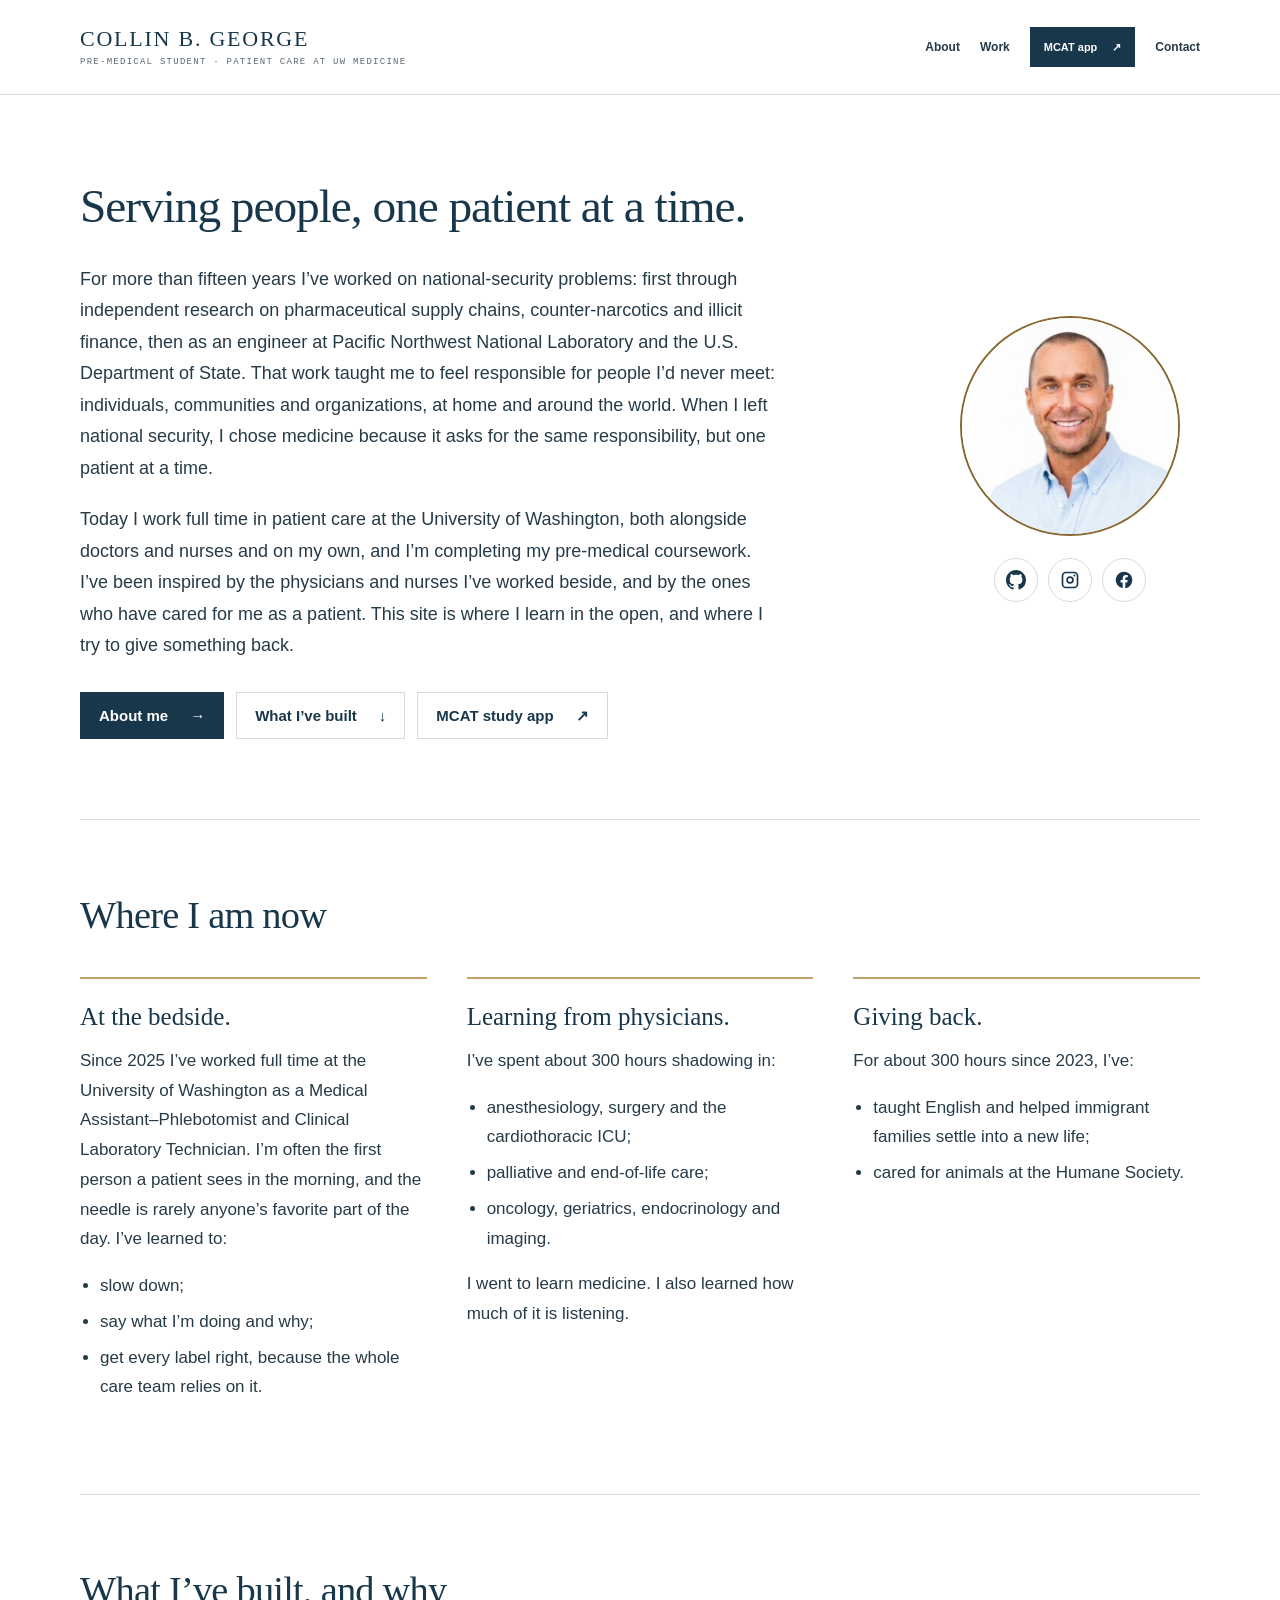
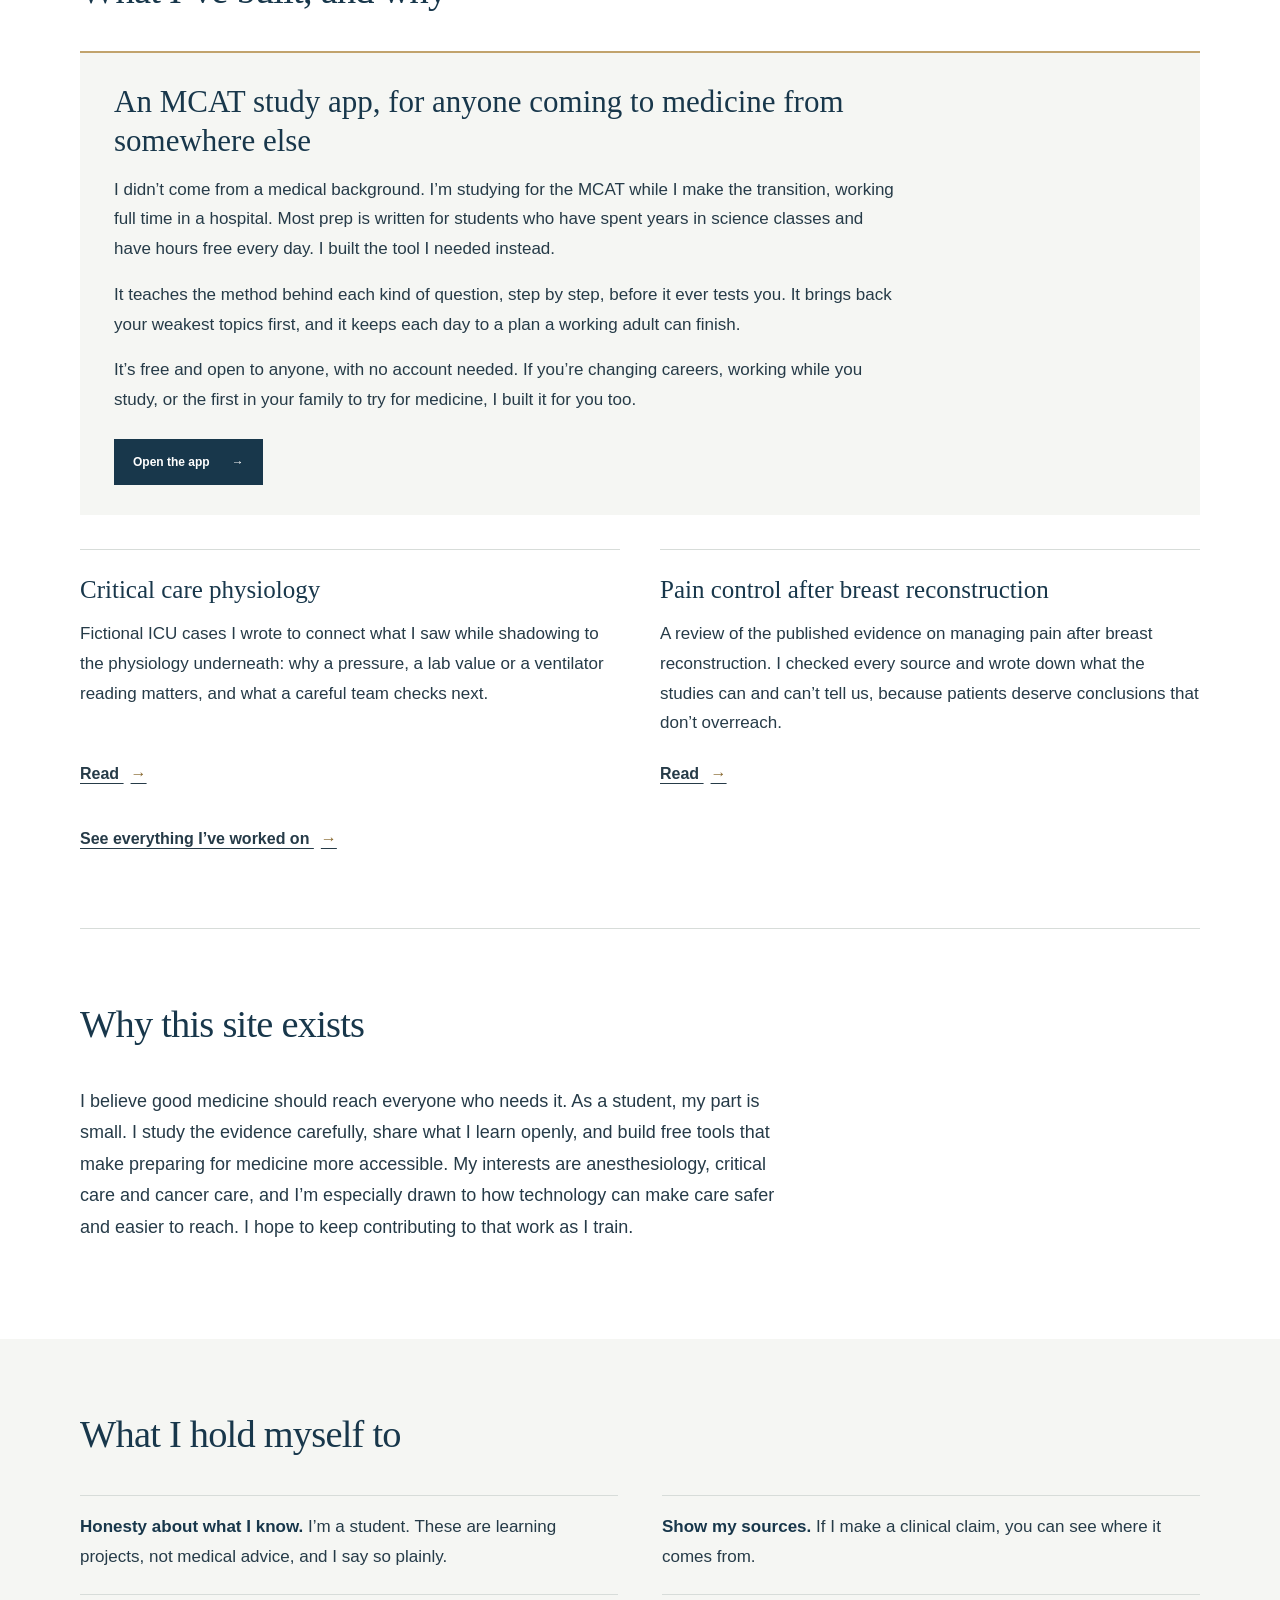
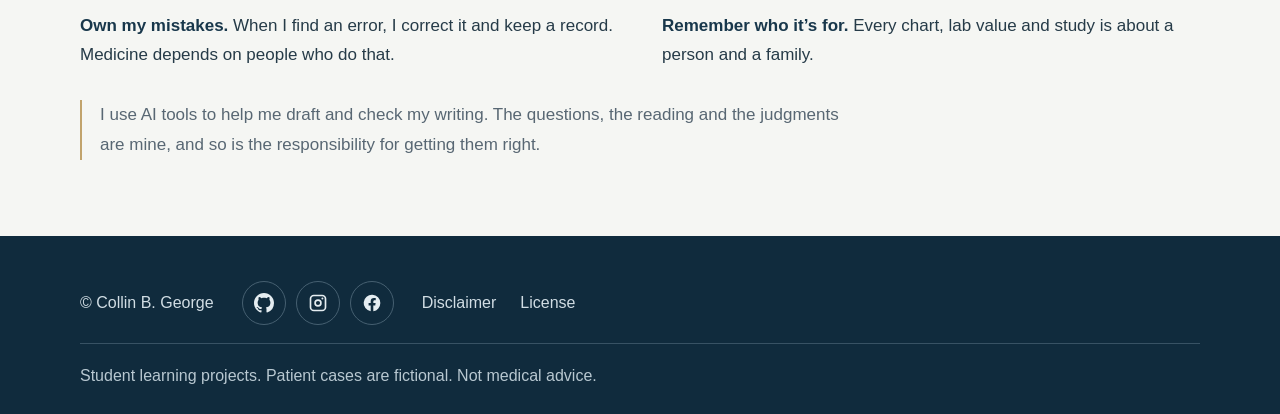
==== commit 7fc542e3: "Admissions refresh: first-person homepage, About page, portrait and social links - Homepage rewritte" ====
--- a/index.html
+++ b/index.html
@@ -3,57 +3,72 @@
 <head>
 <meta charset="utf-8">
 <meta name="viewport" content="width=device-width,initial-scale=1">
-<meta name="description" content="Collin B. George's independent preclinical portfolio: critical care physiology, perioperative evidence reviews and a transparent software simulation.">
+<meta name="description" content="Collin B. George is a pre-medical student working full time in patient care at the University of Washington, after a first career in national security.">
 <meta name="theme-color" content="#18374b">
-<meta property="og:type" content="website">
-<meta property="og:title" content="Collin B. George | Clinical Education & Research">
-<meta property="og:description" content="Independent preclinical learning through evidence review, synthetic cases and reproducible simulation.">
+<meta property="og:type" content="profile">
+<meta property="og:title" content="Collin B. George | Pre-medical student">
+<meta property="og:description" content="Pre-medical student working full time in patient care at the University of Washington.">
+<meta property="og:image" content="https://collinbgeorge.com/assets/img/collin-george.jpg">
 <link rel="canonical" href="https://collinbgeorge.com/">
 <link rel="icon" href="assets/favicon.svg" type="image/svg+xml">
-<link rel="stylesheet" href="assets/portfolio.css?v=20261029-3">
+<link rel="stylesheet" href="assets/portfolio.css?v=20261117-1">
 <script src="assets/portfolio.js" defer></script>
-<title>Collin B. George | Clinical Education & Research</title>
+<script type="application/ld+json">{"@context":"https://schema.org","@type":"Person","name":"Collin B. George","url":"https://collinbgeorge.com/","image":"https://collinbgeorge.com/assets/img/collin-george.jpg","description":"Pre-medical student working full time in patient care at the University of Washington.","sameAs":["https://github.com/collingeorge","https://www.instagram.com/cgfoxtrot/","https://www.facebook.com/cgfoxtrot","https://orcid.org/0009-0007-8162-6839"]}</script>
+<title>Collin B. George | Pre-medical student</title>
 </head>
 <body>
 <a class="skip-link" href="#main">Skip to content</a>
-<div class="status-bar"><div class="container">Independent preclinical study <span aria-hidden="true">·</span> Synthetic cases <span aria-hidden="true">·</span> Sources and limitations documented</div></div>
 <header class="site-header">
 <div class="container header-inner">
-<a class="brand" href="#top" aria-label="Collin B. George portfolio home"><span class="brand-name">Collin B. George</span><span class="brand-sub">Clinical education &amp; research</span></a>
+<a class="brand" href="#top" aria-label="Collin B. George, home"><span class="brand-name">Collin B. George</span><span class="brand-sub">Pre-medical student · Patient care at UW Medicine</span></a>
 <button class="menu-toggle" type="button" aria-controls="site-nav" aria-expanded="false" hidden>Menu <span aria-hidden="true">≡</span></button>
-<nav id="site-nav" aria-label="Main navigation"><a href="#selected">Selected work</a><a href="#library">Project library</a><a href="#method">Evidence &amp; method</a><a href="#study">For students</a><a href="#about">About</a><a class="nav-source" href="https://github.com/collingeorge/CM-2026">GitHub <span aria-hidden="true">↗</span></a><a class="button button-primary nav-study" href="https://mcat.collinbgeorge.com/">Launch MCAT study app <span aria-hidden="true">↗</span></a></nav>
+<nav id="site-nav" aria-label="Main navigation"><a href="https://collinbgeorge.com/about">About</a><a href="#work">Work</a><a class="button button-primary nav-study" href="https://mcat.collinbgeorge.com/">MCAT app <span aria-hidden="true">↗</span></a><a href="https://collinbgeorge.com/about#contact">Contact</a></nav>
 </div>
 </header>
 <main id="main">
-<section class="hero container" id="top" aria-labelledby="hero-title">
-<div class="hero-copy"><p class="eyebrow line-label">An independent academic portfolio</p><h1 id="hero-title">Clinical learning,<br><em>grounded in evidence.</em></h1><p class="hero-description">Exploring perioperative pain and critical care physiology through literature analysis, wholly synthetic patient cases and a reproducible software simulation.</p><div class="actions"><a class="button button-primary" href="#selected">Explore selected work <span aria-hidden="true">↓</span></a><a class="button button-primary" href="https://github.com/collingeorge/Smart-NOA-Controller/blob/main/simulator/index.html">Smart Controller Anesthesiology Simulation <span aria-hidden="true">↗</span></a><a class="button button-secondary" href="https://github.com/collingeorge/CM-2026/blob/main/START_HERE.md">Reader’s guide <span aria-hidden="true">↗</span></a></div><p class="boundary">Educational simulation · fictional patients · not a medical device</p><div class="subject-line"><span>Perioperative medicine</span><span>Critical care physiology</span><span>Evidence interpretation</span></div></div>
-<aside class="reading-note" aria-label="Three ways to explore"><p class="eyebrow">A considered reading path</p><h2>Questions, evidence,<br>and the limits of a model.</h2><a href="https://github.com/collingeorge/Premedical-Educational-Portfolio-Critical-Care-Physiology/blob/main/CTICU_PROCEDURE_EXAMPLES.md"><span class="index">01</span><span><strong>Follow a clinical question</strong><small>Worked ICU &amp; CTICU examples</small></span><span aria-hidden="true">↗</span></a><a href="https://github.com/collingeorge/Breast-Reconstruction-Analgesia-Review/blob/main/REFERENCE_AUDIT.md"><span class="index">02</span><span><strong>Examine the evidence</strong><small>Source and interpretation records</small></span><span aria-hidden="true">↗</span></a><a href="https://github.com/collingeorge/Smart-NOA-Controller/blob/main/GUIDELINE_INFORMED_EXAMPLES.md"><span class="index">03</span><span><strong>Inspect what is implemented</strong><small>Fictional software traces and limits</small></span><span aria-hidden="true">↗</span></a><p class="note-caption">Educational work. The cases do not represent patient treatment, and the simulation is not a clinical device.</p></aside>
+<section class="intro-hero container" id="top" aria-labelledby="hero-title">
+<div class="hero-copy">
+<h1 id="hero-title">Serving people, one patient at a time.</h1>
+<p class="lead">For more than fifteen years I’ve worked on national-security problems: first through independent research on pharmaceutical supply chains, counter-narcotics and illicit finance, then as an engineer at Pacific Northwest National Laboratory and the U.S. Department of State. That work taught me to feel responsible for people I’d never meet: individuals, communities and organizations, at home and around the world. When I left national security, I chose medicine because it asks for the same responsibility, but one patient at a time.</p>
+<p class="lead">Today I work full time in patient care at the University of Washington, both alongside doctors and nurses and on my own, and I’m completing my pre-medical coursework. I’ve been inspired by the physicians and nurses I’ve worked beside, and by the ones who have cared for me as a patient. This site is where I learn in the open, and where I try to give something back.</p>
+<div class="actions"><a class="button button-primary" href="https://collinbgeorge.com/about">About me <span aria-hidden="true">→</span></a><a class="button button-secondary" href="#work">What I’ve built <span aria-hidden="true">↓</span></a><a class="button button-secondary" href="https://mcat.collinbgeorge.com/">MCAT study app <span aria-hidden="true">↗</span></a></div>
+</div>
+<div class="hero-portrait">
+<img class="portrait" src="assets/img/collin-george.jpg" width="220" height="220" alt="Portrait of Collin B. George">
+<ul class="social-links" aria-label="Social profiles"><li><a href="https://github.com/collingeorge" rel="me noopener" target="_blank" aria-label="GitHub"><svg viewBox="0 0 16 16" aria-hidden="true" focusable="false"><path d="M8 0C3.58 0 0 3.58 0 8c0 3.54 2.29 6.53 5.47 7.59.4.07.55-.17.55-.38 0-.19-.01-.82-.01-1.49-2.01.37-2.53-.49-2.69-.94-.09-.23-.48-.94-.82-1.13-.28-.15-.68-.52-.01-.53.63-.01 1.08.58 1.23.82.72 1.21 1.87.87 2.33.66.07-.52.28-.87.51-1.07-1.78-.2-3.64-.89-3.64-3.95 0-.87.31-1.59.82-2.15-.08-.2-.36-1.02.08-2.12 0 0 .67-.21 2.2.82.64-.18 1.32-.27 2-.27.68 0 1.36.09 2 .27 1.53-1.04 2.2-.82 2.2-.82.44 1.1.16 1.92.08 2.12.51.56.82 1.27.82 2.15 0 3.07-1.87 3.75-3.65 3.95.29.25.54.73.54 1.48 0 1.07-.01 1.93-.01 2.2 0 .21.15.46.55.38A8.01 8.01 0 0016 8c0-4.42-3.58-8-8-8z"/></svg></a></li><li><a href="https://www.instagram.com/cgfoxtrot/" rel="me noopener" target="_blank" aria-label="Instagram"><svg viewBox="0 0 24 24" aria-hidden="true" focusable="false"><path fill-rule="evenodd" d="M7 2h10a5 5 0 015 5v10a5 5 0 01-5 5H7a5 5 0 01-5-5V7a5 5 0 015-5zm0 2a3 3 0 00-3 3v10a3 3 0 003 3h10a3 3 0 003-3V7a3 3 0 00-3-3H7zm5 3.5a4.5 4.5 0 110 9 4.5 4.5 0 010-9zm0 2a2.5 2.5 0 100 5 2.5 2.5 0 000-5zm5.3-4a1.2 1.2 0 110 2.4 1.2 1.2 0 010-2.4z"/></svg></a></li><li><a href="https://www.facebook.com/cgfoxtrot" rel="me noopener" target="_blank" aria-label="Facebook"><svg viewBox="0 0 24 24" aria-hidden="true" focusable="false"><path d="M22 12a10 10 0 10-11.56 9.88v-6.99H7.9V12h2.54V9.8c0-2.5 1.49-3.89 3.78-3.89 1.09 0 2.24.2 2.24.2v2.46h-1.26c-1.24 0-1.63.77-1.63 1.56V12h2.78l-.44 2.89h-2.34v6.99A10 10 0 0022 12z"/></svg></a></li></ul>
+</div>
 </section>
-<section class="section container" id="selected" aria-labelledby="selected-title">
-<div class="section-heading"><div><p class="eyebrow line-label">Selected work</p><h2 id="selected-title">Three perspectives on clinical learning.</h2></div><p>Start with an example, follow its sources, then examine what the work can—and cannot—support.</p></div>
-<div class="features"><article class="feature"><div class="feature-meta"><span class="index">01</span><span class="eyebrow">Clinical learning</span></div><h3><a href="https://github.com/collingeorge/Premedical-Educational-Portfolio-Critical-Care-Physiology/blob/main/CTICU_PROCEDURE_EXAMPLES.md">Critical care physiology</a></h3><p>Worked ICU and CTICU cases connect physiology, investigations, clinical reasoning and reassessment.</p><div class="feature-focus"><span class="small-label">Reading focus</span><p>General knowledge, guideline recommendations and case-specific choices are labelled separately.</p></div><div class="feature-links"><a href="https://github.com/collingeorge/Premedical-Educational-Portfolio-Critical-Care-Physiology/blob/main/CTICU_PROCEDURE_EXAMPLES.md">Explore the work <span aria-hidden="true">↗</span></a><a href="https://github.com/collingeorge/Premedical-Educational-Portfolio-Critical-Care-Physiology/blob/main/EVIDENCE_CLASSIFICATION.md">Review the evidence <span aria-hidden="true">↗</span></a></div></article>
-<article class="feature"><div class="feature-meta"><span class="index">02</span><span class="eyebrow">Evidence review</span></div><h3><a href="https://github.com/collingeorge/Breast-Reconstruction-Analgesia-Review/blob/main/George-BreastRecon-Review-v8.md">Breast reconstruction analgesia</a></h3><p>A narrative literature review with reference-identity records, search diagnostics and interpretation notes.</p><div class="feature-focus"><span class="small-label">Reading focus</span><p>Study populations, outcome interpretation and the limits of comparisons across evidence.</p></div><div class="feature-links"><a href="https://github.com/collingeorge/Breast-Reconstruction-Analgesia-Review/blob/main/George-BreastRecon-Review-v8.md">Explore the work <span aria-hidden="true">↗</span></a><a href="https://github.com/collingeorge/Breast-Reconstruction-Analgesia-Review/blob/main/REFERENCE_AUDIT.md">Review the evidence <span aria-hidden="true">↗</span></a></div></article>
-<article class="feature"><div class="feature-meta"><span class="index">03</span><span class="eyebrow">Software simulation</span></div><h3><a href="https://github.com/collingeorge/Smart-NOA-Controller/blob/main/GUIDELINE_INFORMED_EXAMPLES.md">Smart NOA simulation</a></h3><p>A Python rule-checking simulation with fictional profiles, reproducible traces and documented limits.</p><div class="feature-focus"><span class="small-label">Reading focus</span><p>Implemented behavior, unit arithmetic and the distinction between software checks and clinical safety.</p></div><div class="feature-links"><a href="https://github.com/collingeorge/Smart-NOA-Controller/blob/main/GUIDELINE_INFORMED_EXAMPLES.md">Explore the work <span aria-hidden="true">↗</span></a><a href="https://github.com/collingeorge/Smart-NOA-Controller/blob/main/DEVELOPMENT.md">Review the evidence <span aria-hidden="true">↗</span></a></div><div class="actions"><a class="button button-primary" href="https://github.com/collingeorge/Smart-NOA-Controller/blob/main/simulator/index.html">Smart Controller Anesthesiology Simulation <span aria-hidden="true">↗</span></a></div><p class="boundary">Educational simulation · fictional patients · not a medical device</p></article></div>
+<section class="home-section container" id="now" aria-labelledby="now-title">
+<h2 id="now-title">Where I am now</h2>
+<div class="now-grid">
+<article><h3>At the bedside.</h3><p>Since 2025 I’ve worked full time at the University of Washington as a Medical Assistant–Phlebotomist and Clinical Laboratory Technician. I’m often the first person a patient sees in the morning, and the needle is rarely anyone’s favorite part of the day. I’ve learned to:</p><ul><li>slow down;</li><li>say what I’m doing and why;</li><li>get every label right, because the whole care team relies on it.</li></ul></article>
+<article><h3>Learning from physicians.</h3><p>I’ve spent about 300 hours shadowing in:</p><ul><li>anesthesiology, surgery and the cardiothoracic ICU;</li><li>palliative and end-of-life care;</li><li>oncology, geriatrics, endocrinology and imaging.</li></ul><p>I went to learn medicine. I also learned how much of it is listening.</p></article>
+<article><h3>Giving back.</h3><p>For about 300 hours since 2023, I’ve:</p><ul><li>taught English and helped immigrant families settle into a new life;</li><li>cared for animals at the Humane Society.</li></ul></article>
+</div>
 </section>
-<section class="section container" id="study" aria-labelledby="study-title"><div class="section-heading"><div><p class="eyebrow line-label">For premedical &amp; preclinical students</p><h2 id="study-title">A place to study,<br>and put learning into practice.</h2></div><p>Preparing for the MCAT? Explore independent recall practice, passage reasoning and timed practice exams alongside this portfolio’s clinical learning material.</p></div><div class="actions"><a class="button button-primary" href="https://mcat.collinbgeorge.com/">Launch MCAT study app <span aria-hidden="true">↗</span></a><a class="button button-secondary" href="https://github.com/collingeorge/MCAT/blob/main/docs/LEARNING-GUIDE-2026-10-28.md">Study guide <span aria-hidden="true">↗</span></a><a class="button button-secondary" href="https://github.com/collingeorge/MCAT">Browse the repository <span aria-hidden="true">↗</span></a></div><p class="hero-description" style="margin-top:24px;font-size:13px">Free browser-based practice with no account required. Progress is saved on your device. Independent study aid; not affiliated with or endorsed by the AAMC. App score estimates are not predictions of official results.</p></section>
-<section class="method-section" id="method" aria-labelledby="method-title"><div class="container">
-<div class="section-heading"><div><p class="eyebrow line-label">Evidence &amp; method</p><h2 id="method-title">The reasoning should be visible.</h2></div><p>Recommendations, established knowledge and fictional applications have different roles. The documentation makes that distinction explicit.</p></div>
-<div class="method-grid"><article><span class="index">01 / Source</span><h3>Identify the evidence.</h3><p>Clinical sources are linked. Review records distinguish identifier checks, selected passage review and the limits of a broader appraisal.</p></article><article><span class="index">02 / Interpret</span><h3>Keep the scope intact.</h3><p>Guideline recommendations retain their strength and patient population. General knowledge and context-dependent practice are labelled separately.</p></article><article><span class="index">03 / Apply</span><h3>Make the example honest.</h3><p>Patients, numerical findings and decision trees are synthetic teaching material. They illustrate reasoning rather than a standardized treatment regimen.</p></article></div>
-<div class="method-footer"><a class="text-link" href="https://github.com/collingeorge/Premedical-Educational-Portfolio-Critical-Care-Physiology/blob/main/EVIDENCE_CLASSIFICATION.md">Read the evidence classifications <span aria-hidden="true">↗</span></a><a class="text-link" href="https://github.com/collingeorge/CM-2026/blob/main/AUTHORSHIP_AND_REVIEW.md">Authorship &amp; review status <span aria-hidden="true">↗</span></a></div>
+<section class="home-section container" id="work" aria-labelledby="work-title">
+<h2 id="work-title">What I’ve built, and why</h2>
+<div class="work-grid">
+<article class="work-card work-featured"><h3>An MCAT study app, for anyone coming to medicine from somewhere else</h3><p>I didn’t come from a medical background. I’m studying for the MCAT while I make the transition, working full time in a hospital. Most prep is written for students who have spent years in science classes and have hours free every day. I built the tool I needed instead.</p><p>It teaches the method behind each kind of question, step by step, before it ever tests you. It brings back your weakest topics first, and it keeps each day to a plan a working adult can finish.</p><p>It’s free and open to anyone, with no account needed. If you’re changing careers, working while you study, or the first in your family to try for medicine, I built it for you too.</p><div class="actions"><a class="button button-primary" href="https://mcat.collinbgeorge.com/">Open the app <span aria-hidden="true">→</span></a></div></article>
+<article class="work-card"><h3>Critical care physiology</h3><p>Fictional ICU cases I wrote to connect what I saw while shadowing to the physiology underneath: why a pressure, a lab value or a ventilator reading matters, and what a careful team checks next.</p><a class="text-link" href="https://github.com/collingeorge/Premedical-Educational-Portfolio-Critical-Care-Physiology">Read <span aria-hidden="true">→</span></a></article>
+<article class="work-card"><h3>Pain control after breast reconstruction</h3><p>A review of the published evidence on managing pain after breast reconstruction. I checked every source and wrote down what the studies can and can’t tell us, because patients deserve conclusions that don’t overreach.</p><a class="text-link" href="https://github.com/collingeorge/Breast-Reconstruction-Analgesia-Review">Read <span aria-hidden="true">→</span></a></article>
+</div>
+<p class="work-link"><a class="text-link" href="https://collinbgeorge.com/library">See everything I’ve worked on <span aria-hidden="true">→</span></a></p>
+</section>
+<section class="home-section container" id="why" aria-labelledby="why-title">
+<h2 id="why-title">Why this site exists</h2>
+<p class="lead">I believe good medicine should reach everyone who needs it. As a student, my part is small. I study the evidence carefully, share what I learn openly, and build free tools that make preparing for medicine more accessible. My interests are anesthesiology, critical care and cancer care, and I’m especially drawn to how technology can make care safer and easier to reach. I hope to keep contributing to that work as I train.</p>
+</section>
+<section class="standards" id="standards" aria-labelledby="standards-title"><div class="container">
+<h2 id="standards-title">What I hold myself to</h2>
+<ul>
+<li><strong>Honesty about what I know.</strong> I’m a student. These are learning projects, not medical advice, and I say so plainly.</li>
+<li><strong>Show my sources.</strong> If I make a clinical claim, you can see where it comes from.</li>
+<li><strong>Own my mistakes.</strong> When I find an error, I correct it and keep a record. Medicine depends on people who do that.</li>
+<li><strong>Remember who it’s for.</strong> Every chart, lab value and study is about a person and a family.</li>
+</ul>
+<p class="ai-note">I use AI tools to help me draft and check my writing. The questions, the reading and the judgments are mine, and so is the responsibility for getting them right.</p>
 </div></section>
-<section class="section container" id="library" aria-labelledby="library-title">
-<div class="section-heading"><div><p class="eyebrow line-label">Project library</p><h2 id="library-title">Explore the public work.</h2></div><p>Seven public projects, including an MCAT study app, organized by the kind of learning they contain. Each opens with its scope and supporting documentation.</p></div>
-<div class="library-tools" hidden><div class="filters" role="group" aria-label="Filter projects"><button type="button" data-filter="All" aria-pressed="true">All work</button><button type="button" data-filter="Clinical learning" aria-pressed="false">Clinical learning</button><button type="button" data-filter="Evidence review" aria-pressed="false">Evidence reviews</button><button type="button" data-filter="Software simulation" aria-pressed="false">Simulation</button><button type="button" data-filter="Study tools" aria-pressed="false">Study tools</button></div><p class="result-count" aria-live="polite">7 projects</p></div>
-<div class="library-list"><article class="library-row" data-category="Clinical learning"><span class="index">01</span><div><span class="eyebrow">Clinical learning</span><h3><a href="https://github.com/collingeorge/Premedical-Educational-Portfolio-Critical-Care-Physiology/blob/main/CTICU_PROCEDURE_EXAMPLES.md">Critical care physiology</a></h3><p>Worked ICU and CTICU cases connect physiology, investigations, clinical reasoning and reassessment.</p><p class="boundary">Wholly synthetic cases; no patient-care or clinical-validation claim.</p></div><div class="library-links"><a href="https://github.com/collingeorge/Premedical-Educational-Portfolio-Critical-Care-Physiology">Repository <span aria-hidden="true">↗</span></a><a href="https://github.com/collingeorge/Premedical-Educational-Portfolio-Critical-Care-Physiology/blob/main/EVIDENCE_CLASSIFICATION.md">Review record <span aria-hidden="true">↗</span></a></div></article>
-<article class="library-row" data-category="Evidence review"><span class="index">02</span><div><span class="eyebrow">Evidence review</span><h3><a href="https://github.com/collingeorge/Breast-Reconstruction-Analgesia-Review/blob/main/George-BreastRecon-Review-v8.md">Breast reconstruction analgesia</a></h3><p>A narrative literature review with reference-identity records, search diagnostics and interpretation notes.</p><p class="boundary">Narrative educational analysis; selected source checks do not establish a systematic review.</p></div><div class="library-links"><a href="https://github.com/collingeorge/Breast-Reconstruction-Analgesia-Review">Repository <span aria-hidden="true">↗</span></a><a href="https://github.com/collingeorge/Breast-Reconstruction-Analgesia-Review/blob/main/REFERENCE_AUDIT.md">Review record <span aria-hidden="true">↗</span></a></div></article>
-<article class="library-row" data-category="Software simulation"><span class="index">03</span><div><span class="eyebrow">Software simulation</span><h3><a href="https://github.com/collingeorge/Smart-NOA-Controller/blob/main/GUIDELINE_INFORMED_EXAMPLES.md">Smart NOA simulation</a></h3><p>A Python rule-checking simulation with fictional profiles, reproducible traces and documented limits.</p><p class="boundary">In-memory simulation with no patient, monitor or pump interface; not clinically validated.</p></div><div class="library-links"><a href="https://github.com/collingeorge/Smart-NOA-Controller">Repository <span aria-hidden="true">↗</span></a><a href="https://github.com/collingeorge/Smart-NOA-Controller/blob/main/DEVELOPMENT.md">Review record <span aria-hidden="true">↗</span></a></div></article>
-<article class="library-row" data-category="Evidence review"><span class="index">04</span><div><span class="eyebrow">Evidence review</span><h3><a href="https://github.com/collingeorge/non-opioid-anesthesia-narrative-review/blob/main/MANUSCRIPT.md">Non-opioid and opioid-sparing anesthesia</a></h3><p>A selected-source educational overview with a correction record and paired case discussions.</p><p class="boundary">Educational overview; historical review-method and efficacy claims were withdrawn.</p></div><div class="library-links"><a href="https://github.com/collingeorge/non-opioid-anesthesia-narrative-review">Repository <span aria-hidden="true">↗</span></a><a href="https://github.com/collingeorge/non-opioid-anesthesia-narrative-review/blob/main/EVIDENCE_AUDIT.md">Review record <span aria-hidden="true">↗</span></a></div></article>
-<article class="library-row" data-category="Evidence review"><span class="index">05</span><div><span class="eyebrow">Evidence review</span><h3><a href="https://github.com/collingeorge/tka-perioperative-review/blob/main/George-TKA-Scoping-Review-v2.md">TKA perioperative analgesia</a></h3><p>A narrative evidence map with regional anesthesia, recovery and synthetic case material.</p><p class="boundary">The retained filename says Scoping-Review; the current work is a selected-source narrative map.</p></div><div class="library-links"><a href="https://github.com/collingeorge/tka-perioperative-review">Repository <span aria-hidden="true">↗</span></a><a href="https://github.com/collingeorge/tka-perioperative-review/blob/main/PUBLICATION_REVIEW.md">Review record <span aria-hidden="true">↗</span></a></div></article>
-<article class="library-row" data-category="Clinical learning"><span class="index">06</span><div><span class="eyebrow">Clinical learning</span><h3><a href="https://github.com/collingeorge/Breast-Reconstruction-Anesthesia-Protocol/blob/main/APPLIED_CASES.md">Breast perioperative learning</a></h3><p>Perioperative learning modules and paired synthetic cases with source and applicability notes.</p><p class="boundary">The repository name retains Protocol; the revised material is educational discussion.</p></div><div class="library-links"><a href="https://github.com/collingeorge/Breast-Reconstruction-Anesthesia-Protocol">Repository <span aria-hidden="true">↗</span></a><a href="https://github.com/collingeorge/Breast-Reconstruction-Anesthesia-Protocol/blob/main/PUBLICATION_REVIEW.md">Review record <span aria-hidden="true">↗</span></a></div></article><article class="library-row" data-category="Study tools"><span class="index">07</span><div><span class="eyebrow">Study tools</span><h3><a href="https://mcat.collinbgeorge.com/">MCAT study app</a></h3><p>Browser-based recall questions, passage practice and timed practice exams, with explanations and study planning.</p><p class="boundary">Independent practice; not AAMC-endorsed. App score estimates are not official score predictions.</p></div><div class="library-links"><a href="https://mcat.collinbgeorge.com/">Launch app <span aria-hidden="true">↗</span></a><a href="https://github.com/collingeorge/MCAT">Repository <span aria-hidden="true">↗</span></a><a href="https://github.com/collingeorge/MCAT/blob/main/docs/AUDIT-2026-10-28.md">Review record <span aria-hidden="true">↗</span></a></div></article></div>
-<div class="library-note"><p>Two additional working repositories remain private pending separate review. No clinical shadowing notes or observations are used in this portfolio.</p><a class="text-link" href="https://github.com/collingeorge/CM-2026/blob/main/CASE_EXAMPLE_INDEX.md">Open the complete case index <span aria-hidden="true">↗</span></a></div>
-</section>
-<section class="about-section" id="about" aria-labelledby="about-title"><div class="container about-grid"><div><p class="eyebrow line-label">About the portfolio</p><h2 id="about-title">A record of study,<br>revision and curiosity.</h2><p class="about-lead">Collin B. George’s independent preclinical study portfolio focuses on perioperative analgesia, critical care physiology and the interpretation of clinical evidence.</p><p>The work combines educational source analysis, synthetic case discussions and software exploration. It is presented as a learning record, with its contribution, use of AI assistance and review limitations stated openly.</p><a class="text-link" href="ABOUT.md">Read the full background <span aria-hidden="true">→</span></a> <a class="text-link" href="https://github.com/collingeorge/CM-2026/blob/main/AUTHORSHIP_AND_REVIEW.md">Read the authorship statement <span aria-hidden="true">↗</span></a></div><div class="review-panel"><p class="eyebrow">Current review status</p><dl><div><dt>Purpose</dt><dd>Independent education and study</dd></div><div><dt>Clinical cases</dt><dd>Wholly synthetic</dd></div><div><dt>AI assistance</dt><dd>Used in drafting, revision and checking</dd></div><div><dt>Specialist review</dt><dd>No independent clinical sign-off recorded</dd></div></dl><p>Source checks and software tests have defined scopes. They do not establish clinical competency, institutional endorsement or patient-care suitability.</p></div></div></section>
-<section class="section container revision-section" aria-labelledby="revision-title"><div><p class="eyebrow line-label">An evolving record</p><h2 id="revision-title">Corrections are part of the work.</h2><p>Revision notes document changes to methods claims, evidence interpretation, software descriptions and the classification of clinical statements.</p></div><div class="revision-links"><a href="https://github.com/collingeorge/CM-2026/blob/main/LEARNING_AND_REVISION_LOG.md"><span class="small-label">Process</span><strong>Learning &amp; revision record <span aria-hidden="true">↗</span></strong></a><a href="https://github.com/collingeorge/CM-2026/blob/main/MAINTENANCE.md"><span class="small-label">Continuity</span><strong>How updates are documented <span aria-hidden="true">↗</span></strong></a></div></section>
 </main>
-<footer class="site-footer"><div class="container footer-main"><div><a class="brand-name" href="#top">Collin B. George</a><p>Independent clinical education &amp; research portfolio.</p><p class="footer-note">Educational work by a pre-medical student. Not medical advice, a clinical protocol or a patient-care tool; synthetic cases only. No institutional affiliation or endorsement is claimed. Provided “as is” without warranty; see the <a href="https://github.com/collingeorge/CM-2026/blob/main/DISCLAIMER.md">full disclaimer</a>. In an emergency, call 911.</p></div><nav aria-label="Footer navigation"><a href="#selected">Selected work</a><a href="#library">Project library</a><a href="https://github.com/collingeorge/CM-2026/blob/main/START_HERE.md">Reader’s guide</a><a href="https://github.com/collingeorge/CM-2026/blob/main/LICENSE">License</a><a href="https://github.com/collingeorge/CM-2026/issues/new/choose">Suggest a correction</a></nav></div><div class="container footer-bottom"><span>Updated 5 November 2026</span><a href="CM-BIO-ARCH-01-v2.0">Earlier dated portfolio export <span aria-hidden="true">↗</span></a><a href="CM-BIO-ARCH-01-v2.0.pdf">Retained PDF export <span aria-hidden="true">↗</span></a></div></footer>
-</body></html>+<footer class="site-footer"><div class="container footer-simple"><div class="footer-row"><span>© Collin B. George</span><ul class="social-links" aria-label="Social profiles"><li><a href="https://github.com/collingeorge" rel="me noopener" target="_blank" aria-label="GitHub"><svg viewBox="0 0 16 16" aria-hidden="true" focusable="false"><path d="M8 0C3.58 0 0 3.58 0 8c0 3.54 2.29 6.53 5.47 7.59.4.07.55-.17.55-.38 0-.19-.01-.82-.01-1.49-2.01.37-2.53-.49-2.69-.94-.09-.23-.48-.94-.82-1.13-.28-.15-.68-.52-.01-.53.63-.01 1.08.58 1.23.82.72 1.21 1.87.87 2.33.66.07-.52.28-.87.51-1.07-1.78-.2-3.64-.89-3.64-3.95 0-.87.31-1.59.82-2.15-.08-.2-.36-1.02.08-2.12 0 0 .67-.21 2.2.82.64-.18 1.32-.27 2-.27.68 0 1.36.09 2 .27 1.53-1.04 2.2-.82 2.2-.82.44 1.1.16 1.92.08 2.12.51.56.82 1.27.82 2.15 0 3.07-1.87 3.75-3.65 3.95.29.25.54.73.54 1.48 0 1.07-.01 1.93-.01 2.2 0 .21.15.46.55.38A8.01 8.01 0 0016 8c0-4.42-3.58-8-8-8z"/></svg></a></li><li><a href="https://www.instagram.com/cgfoxtrot/" rel="me noopener" target="_blank" aria-label="Instagram"><svg viewBox="0 0 24 24" aria-hidden="true" focusable="false"><path fill-rule="evenodd" d="M7 2h10a5 5 0 015 5v10a5 5 0 01-5 5H7a5 5 0 01-5-5V7a5 5 0 015-5zm0 2a3 3 0 00-3 3v10a3 3 0 003 3h10a3 3 0 003-3V7a3 3 0 00-3-3H7zm5 3.5a4.5 4.5 0 110 9 4.5 4.5 0 010-9zm0 2a2.5 2.5 0 100 5 2.5 2.5 0 000-5zm5.3-4a1.2 1.2 0 110 2.4 1.2 1.2 0 010-2.4z"/></svg></a></li><li><a href="https://www.facebook.com/cgfoxtrot" rel="me noopener" target="_blank" aria-label="Facebook"><svg viewBox="0 0 24 24" aria-hidden="true" focusable="false"><path d="M22 12a10 10 0 10-11.56 9.88v-6.99H7.9V12h2.54V9.8c0-2.5 1.49-3.89 3.78-3.89 1.09 0 2.24.2 2.24.2v2.46h-1.26c-1.24 0-1.63.77-1.63 1.56V12h2.78l-.44 2.89h-2.34v6.99A10 10 0 0022 12z"/></svg></a></li></ul><nav aria-label="Footer"><a href="https://github.com/collingeorge/CM-2026/blob/main/DISCLAIMER.md">Disclaimer</a><a href="https://github.com/collingeorge/CM-2026/blob/main/LICENSE">License</a></nav></div><p class="footer-note">Student learning projects. Patient cases are fictional. Not medical advice.</p></div></footer>
+</body></html>
--- a/assets/portfolio.css
+++ b/assets/portfolio.css
@@ -7,3 +7,60 @@
 /* Prominent student study link; collapse navigation before it becomes crowded. */
 #site-nav{gap:20px}#site-nav .nav-study{color:#fff;font-size:11px;min-height:40px;padding:9px 13px;gap:15px;white-space:nowrap}#site-nav .nav-study:hover{color:#fff;text-decoration:none}
 @media(min-width:761px) and (max-width:1100px){.header-inner{flex-wrap:wrap;padding:16px 0}.js-enabled .menu-toggle{display:block}#site-nav{width:100%;flex-wrap:wrap;justify-content:flex-start;padding:5px 0}.js-enabled #site-nav{display:none}.js-enabled #site-nav.is-open{display:flex}}
+/* 2026-11 admissions refresh: first-person homepage, About page, portrait and social links. Body text is at least 16px. */
+.portrait{display:block;width:220px;height:220px;border-radius:50%;object-fit:cover;border:2px solid var(--gold);background:var(--wash)}
+.portrait-small{width:180px;height:180px}
+.social-links{list-style:none;display:flex;gap:10px;margin:0;padding:0}
+.social-links a{display:inline-flex;align-items:center;justify-content:center;width:44px;height:44px;border:1px solid var(--line);border-radius:50%;color:var(--navy);background:#fff;transition:border-color .15s,color .15s}
+.social-links a:hover{border-color:var(--gold);color:var(--gold)}
+.social-links svg{width:20px;height:20px;fill:currentColor}
+.intro-hero{display:grid;grid-template-columns:minmax(0,1fr) 260px;gap:64px;align-items:center;padding-top:84px;padding-bottom:80px}
+.intro-hero h1{font:clamp(34px,3.7vw,50px)/1.16 var(--serif);letter-spacing:-.022em;margin-bottom:30px;max-width:820px}
+.intro-hero h1 em{display:block;margin-top:6px}
+.lead{font-size:18px;line-height:1.75;color:var(--ink);max-width:700px;margin-bottom:20px}
+.intro-hero .actions{margin-top:30px}
+.intro-hero .button,.work-link .button{font-size:15px}
+.hero-portrait{display:flex;flex-direction:column;align-items:center;gap:22px}
+.home-section{padding-top:72px;padding-bottom:76px;border-top:1px solid var(--line)}
+.home-section>h2,.standards h2{font:clamp(30px,3vw,40px)/1.2 var(--serif);letter-spacing:-.02em;font-weight:400;color:var(--navy);margin-bottom:38px}
+.now-grid{display:grid;grid-template-columns:repeat(3,minmax(0,1fr));gap:40px}
+.now-grid article{border-top:2px solid var(--gold-light);padding-top:22px}
+.now-grid h3,.work-card h3{font:25px/1.25 var(--serif);font-weight:400;color:var(--navy);margin-bottom:14px}
+.now-grid p,.now-grid li,.work-card p,.standards li,.standards p{font-size:17px;line-height:1.75;color:var(--ink)}
+.now-grid ul,.standards ul{margin:0 0 16px;padding-left:20px}
+.now-grid li{margin-bottom:6px}
+.work-grid{display:grid;grid-template-columns:repeat(2,minmax(0,1fr));gap:34px 40px}
+.work-card{border-top:1px solid var(--line);padding-top:24px;display:flex;flex-direction:column}
+.work-card p{margin-bottom:16px}
+.work-card .text-link{font-size:16px;margin-top:auto;padding-top:6px}
+.work-featured{grid-column:1/-1;background:var(--wash);border-top:2px solid var(--gold-light);padding:30px 34px}
+.work-featured h3{font-size:31px;max-width:760px}
+.work-featured p{max-width:780px}
+.work-featured .actions{margin-top:8px}
+.work-link{margin:38px 0 0}
+.work-link .text-link{font-size:16px}
+.standards{background:var(--wash);padding:72px 0 76px}
+.standards ul{list-style:none;padding:0;display:grid;grid-template-columns:repeat(2,minmax(0,1fr));gap:22px 44px;margin-bottom:30px}
+.standards li{border-top:1px solid var(--line);padding-top:16px}
+.standards strong{color:var(--navy)}
+.standards .ai-note{border-left:2px solid var(--gold-light);padding-left:18px;max-width:780px;margin:0;color:var(--muted)}
+.site-footer .footer-simple{display:flex;flex-direction:column;gap:18px}
+.footer-row{display:flex;align-items:center;gap:22px 28px;flex-wrap:wrap;font-size:16px}
+.footer-row .social-links a{background:transparent;border-color:#466071;color:#e5edf1}
+.footer-row .social-links a:hover{border-color:#d3b77d;color:#d3b77d}
+.footer-row nav{display:flex;gap:24px}
+.footer-row nav a{text-decoration:none}
+.footer-row nav a:hover{color:#e6d5af;text-decoration:underline}
+.site-footer .footer-simple .footer-note{font-size:16px;color:#b8c8d1;margin:0;border-top:1px solid #385264;padding-top:18px}
+.about-top{display:flex;align-items:center;gap:32px;padding-top:56px;padding-bottom:8px}
+.about-top .about-name{font:30px/1.2 var(--serif);color:var(--navy);margin:0 0 4px}
+.about-top .about-role{font-size:17px;color:var(--muted);margin:0 0 14px}
+.about-page{padding-top:28px;padding-bottom:84px}
+.about-page .prose{max-width:780px}
+.project-groups h2{font:30px/1.2 var(--serif);font-weight:400;color:var(--navy);margin:44px 0 6px}
+.project-groups .library-row p{font-size:16px}
+.project-groups .library-row .boundary{font-size:15px}
+.project-groups .library-row .actions{margin-top:12px}
+.project-groups .library-links{font-size:14px}
+@media(max-width:1000px){.intro-hero{grid-template-columns:minmax(0,1fr) 220px;gap:40px}.now-grid{gap:28px}}
+@media(max-width:760px){.intro-hero{grid-template-columns:1fr;gap:30px;padding-top:40px;padding-bottom:56px}.hero-portrait{order:-1}.portrait,.portrait-small{width:160px;height:160px}.intro-hero h1{font-size:clamp(30px,8vw,40px)}.lead{font-size:17px}.intro-hero .button,.work-link .button{font-size:15px}.home-section{padding-top:52px;padding-bottom:56px}.now-grid,.work-grid,.standards ul{grid-template-columns:1fr;gap:28px}.work-featured{padding:24px 20px}.work-featured h3{font-size:27px}.standards{padding:52px 0 56px}.about-top{flex-direction:column;align-items:flex-start;gap:20px;padding-top:36px}.footer-row{gap:18px}}
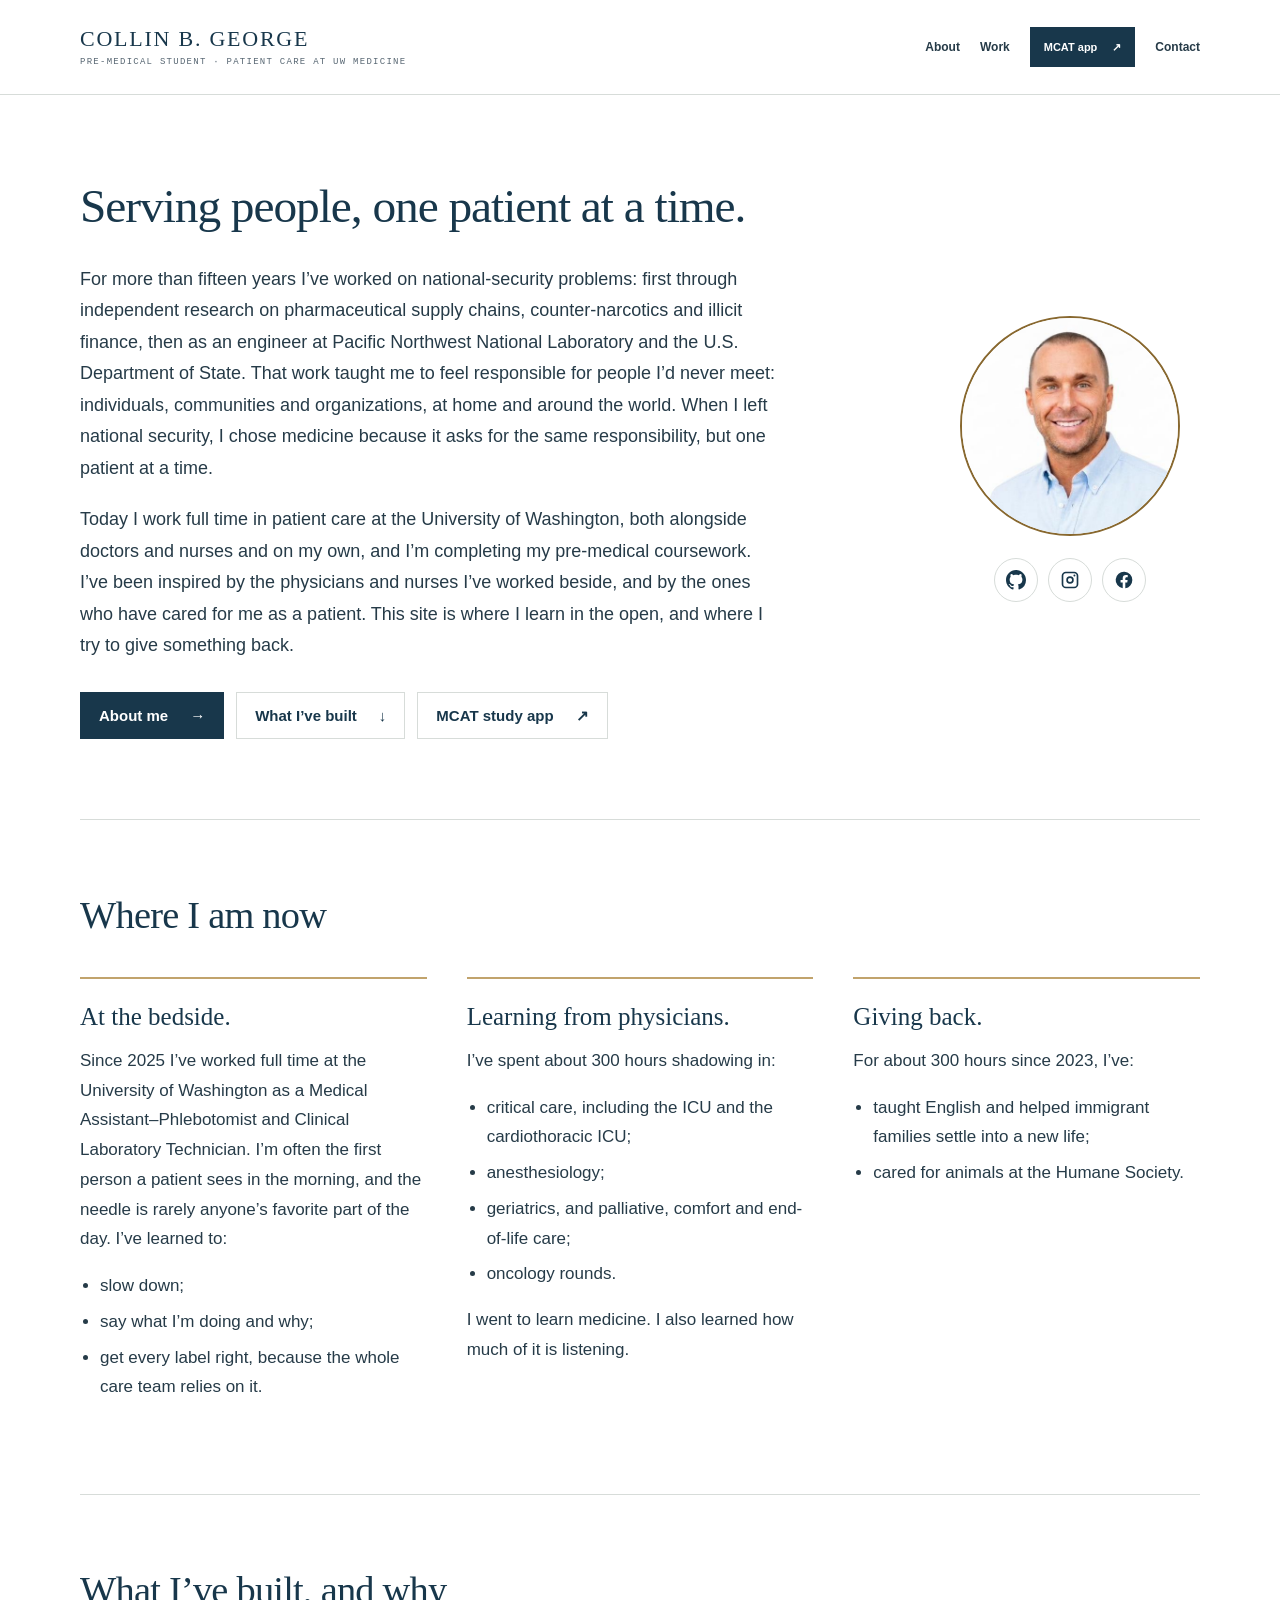
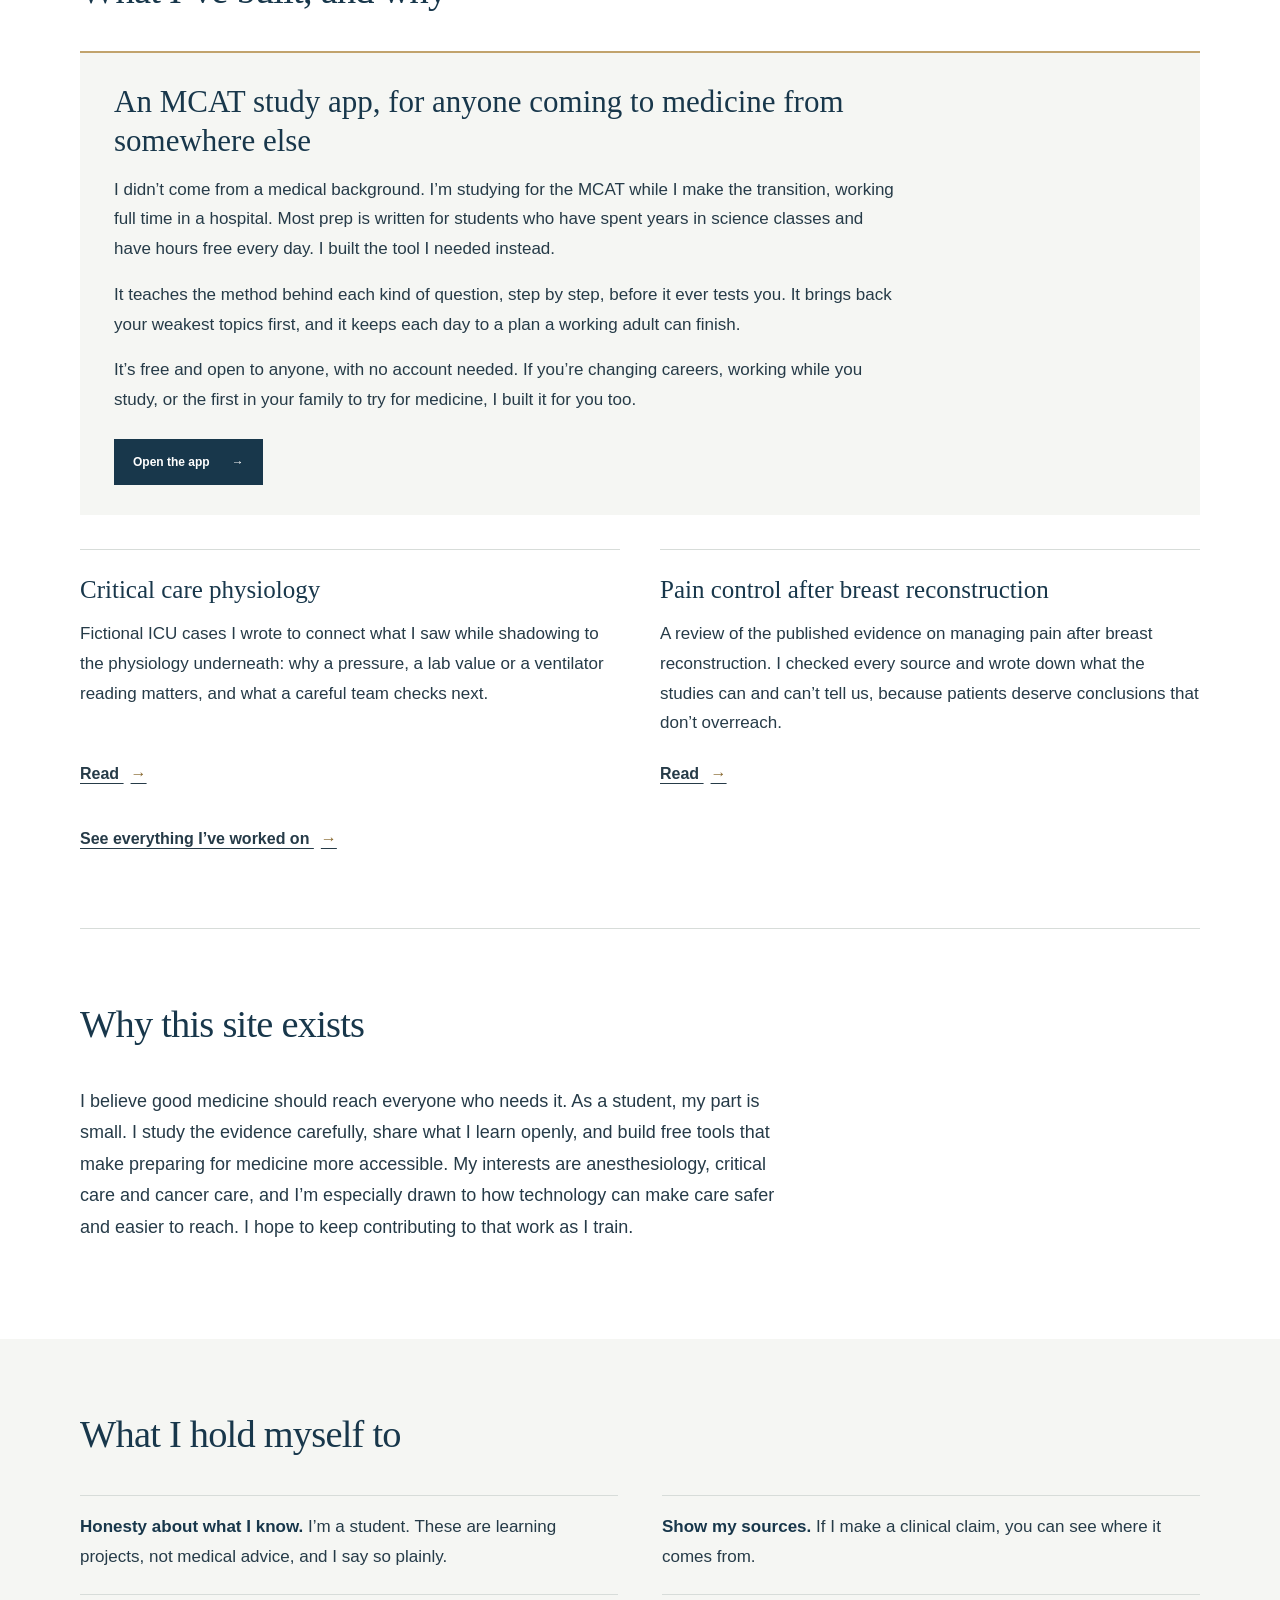
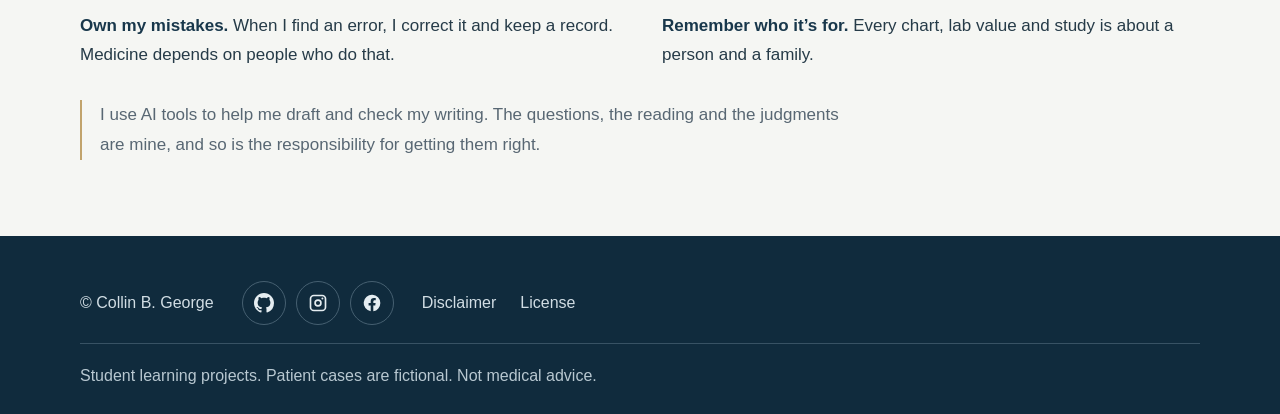
==== commit 30d2cd07: "Shadowing statement and specialty list match the owner's record - Replace "No clinical shadowing not" ====
--- a/index.html
+++ b/index.html
@@ -42,7 +42,7 @@
 <h2 id="now-title">Where I am now</h2>
 <div class="now-grid">
 <article><h3>At the bedside.</h3><p>Since 2025 I’ve worked full time at the University of Washington as a Medical Assistant–Phlebotomist and Clinical Laboratory Technician. I’m often the first person a patient sees in the morning, and the needle is rarely anyone’s favorite part of the day. I’ve learned to:</p><ul><li>slow down;</li><li>say what I’m doing and why;</li><li>get every label right, because the whole care team relies on it.</li></ul></article>
-<article><h3>Learning from physicians.</h3><p>I’ve spent about 300 hours shadowing in:</p><ul><li>anesthesiology, surgery and the cardiothoracic ICU;</li><li>palliative and end-of-life care;</li><li>oncology, geriatrics, endocrinology and imaging.</li></ul><p>I went to learn medicine. I also learned how much of it is listening.</p></article>
+<article><h3>Learning from physicians.</h3><p>I’ve spent about 300 hours shadowing in:</p><ul><li>critical care, including the ICU and the cardiothoracic ICU;</li><li>anesthesiology;</li><li>geriatrics, and palliative, comfort and end-of-life care;</li><li>oncology rounds.</li></ul><p>I went to learn medicine. I also learned how much of it is listening.</p></article>
 <article><h3>Giving back.</h3><p>For about 300 hours since 2023, I’ve:</p><ul><li>taught English and helped immigrant families settle into a new life;</li><li>cared for animals at the Humane Society.</li></ul></article>
 </div>
 </section>
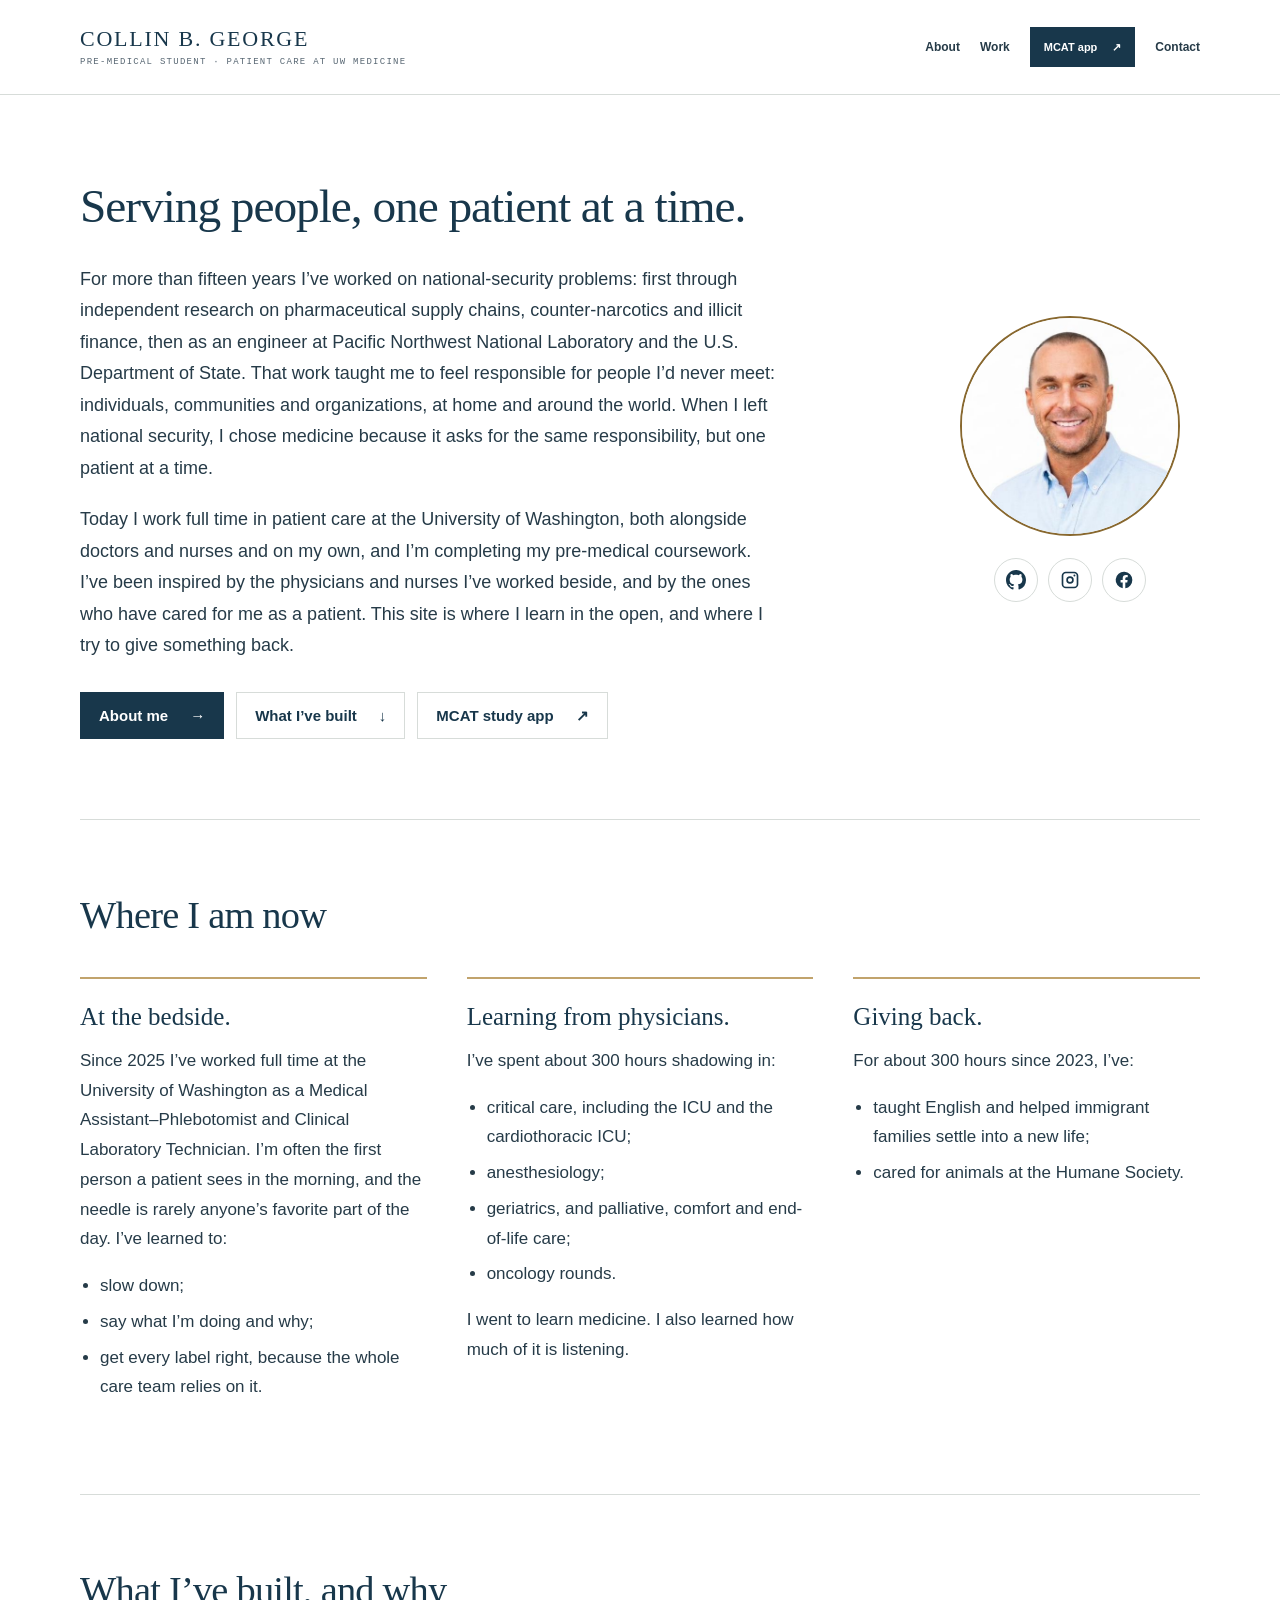
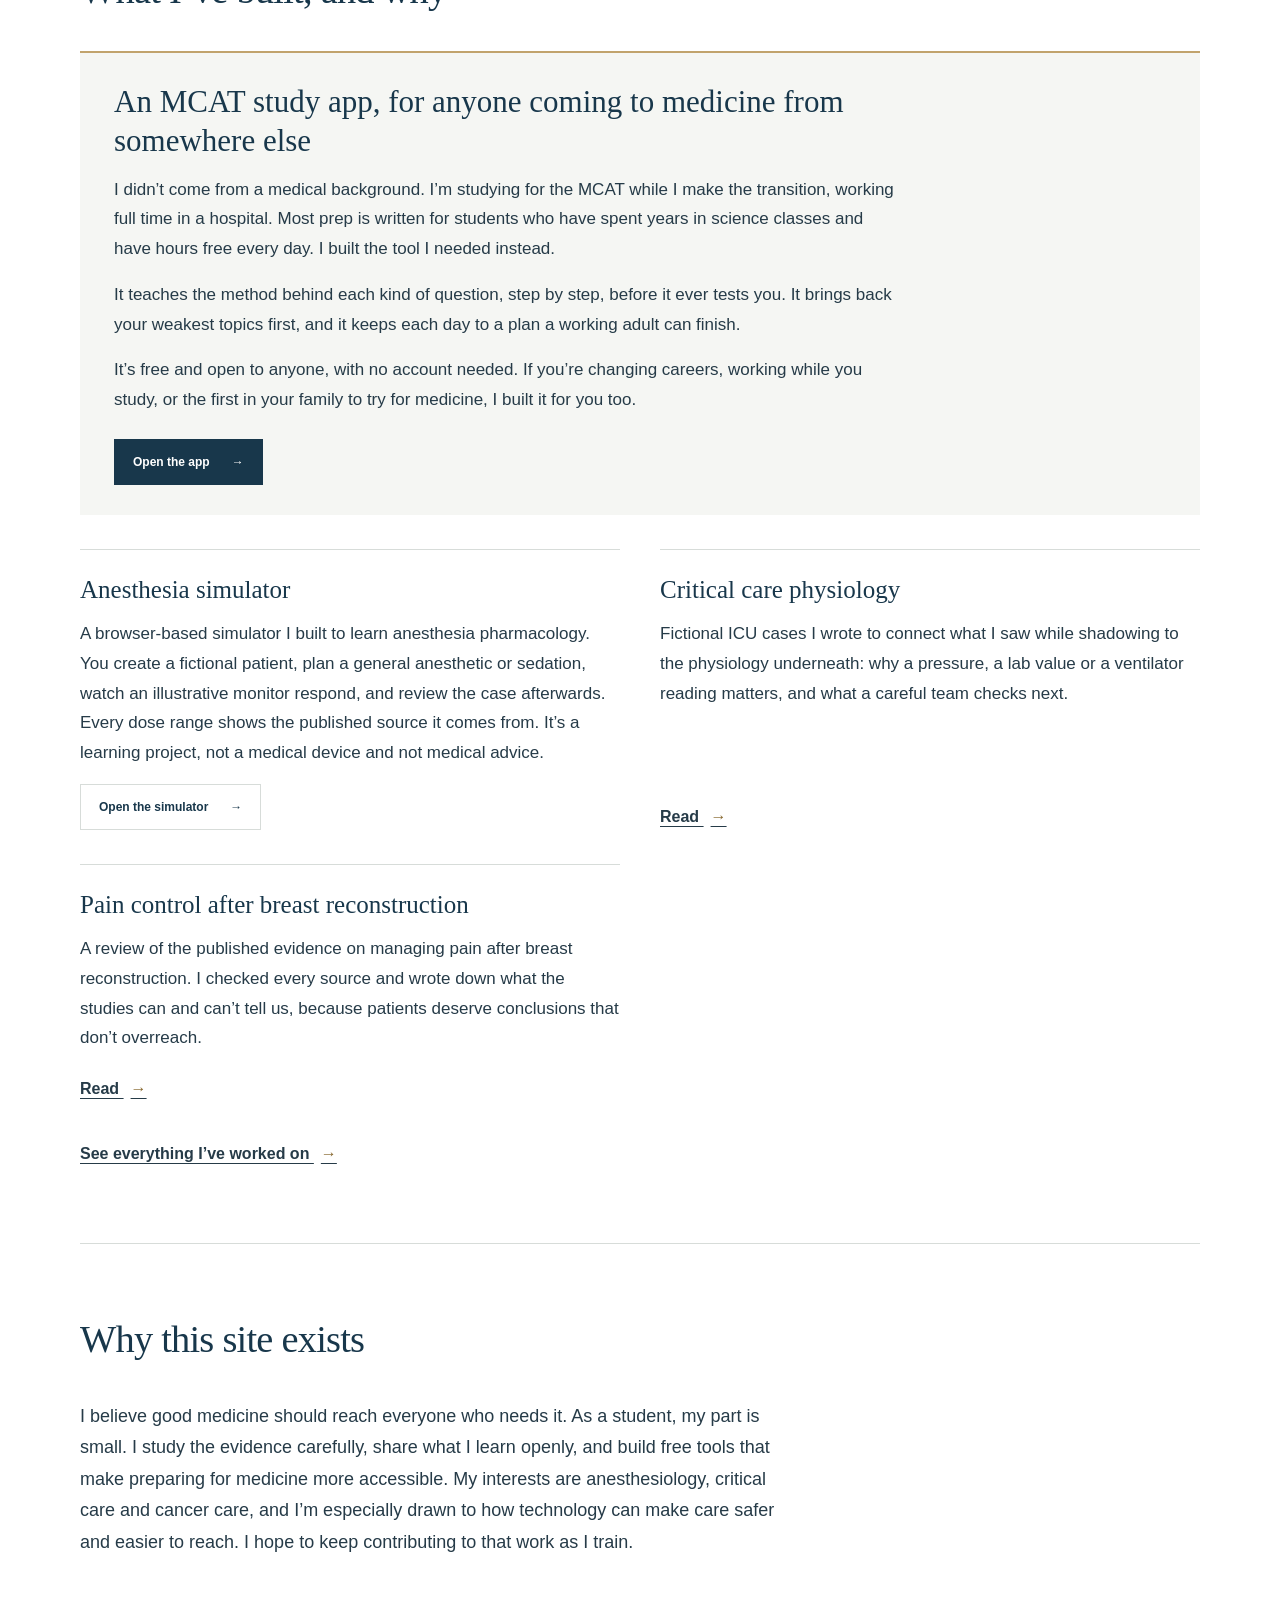
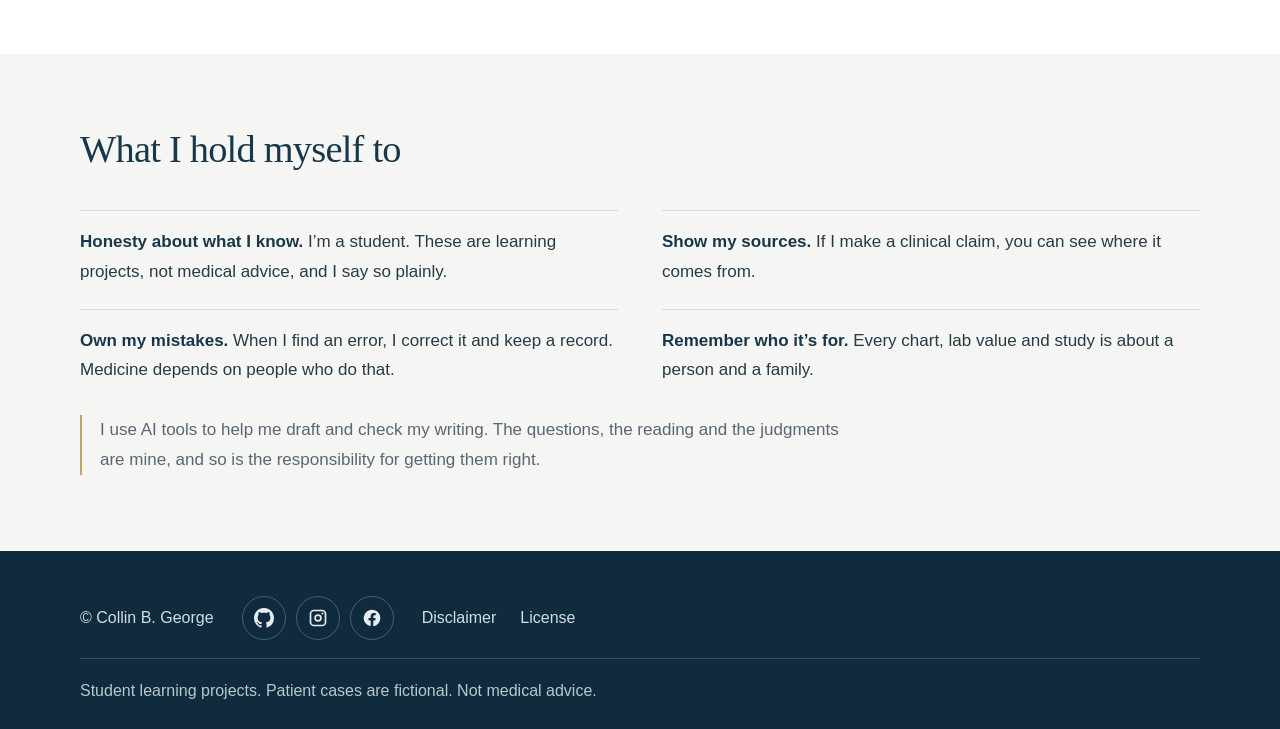
==== commit bf02774a: "Homepage: add Anesthesia simulator card after the MCAT app card The card links to /simulator/; the b" ====
--- a/index.html
+++ b/index.html
@@ -50,6 +50,7 @@
 <h2 id="work-title">What I’ve built, and why</h2>
 <div class="work-grid">
 <article class="work-card work-featured"><h3>An MCAT study app, for anyone coming to medicine from somewhere else</h3><p>I didn’t come from a medical background. I’m studying for the MCAT while I make the transition, working full time in a hospital. Most prep is written for students who have spent years in science classes and have hours free every day. I built the tool I needed instead.</p><p>It teaches the method behind each kind of question, step by step, before it ever tests you. It brings back your weakest topics first, and it keeps each day to a plan a working adult can finish.</p><p>It’s free and open to anyone, with no account needed. If you’re changing careers, working while you study, or the first in your family to try for medicine, I built it for you too.</p><div class="actions"><a class="button button-primary" href="https://mcat.collinbgeorge.com/">Open the app <span aria-hidden="true">→</span></a></div></article>
+<article class="work-card"><h3>Anesthesia simulator</h3><p>A browser-based simulator I built to learn anesthesia pharmacology. You create a fictional patient, plan a general anesthetic or sedation, watch an illustrative monitor respond, and review the case afterwards. Every dose range shows the published source it comes from. It’s a learning project, not a medical device and not medical advice.</p><div class="actions"><a class="button button-secondary" href="https://collinbgeorge.com/simulator/">Open the simulator <span aria-hidden="true">→</span></a></div></article>
 <article class="work-card"><h3>Critical care physiology</h3><p>Fictional ICU cases I wrote to connect what I saw while shadowing to the physiology underneath: why a pressure, a lab value or a ventilator reading matters, and what a careful team checks next.</p><a class="text-link" href="https://github.com/collingeorge/Premedical-Educational-Portfolio-Critical-Care-Physiology">Read <span aria-hidden="true">→</span></a></article>
 <article class="work-card"><h3>Pain control after breast reconstruction</h3><p>A review of the published evidence on managing pain after breast reconstruction. I checked every source and wrote down what the studies can and can’t tell us, because patients deserve conclusions that don’t overreach.</p><a class="text-link" href="https://github.com/collingeorge/Breast-Reconstruction-Analgesia-Review">Read <span aria-hidden="true">→</span></a></article>
 </div>
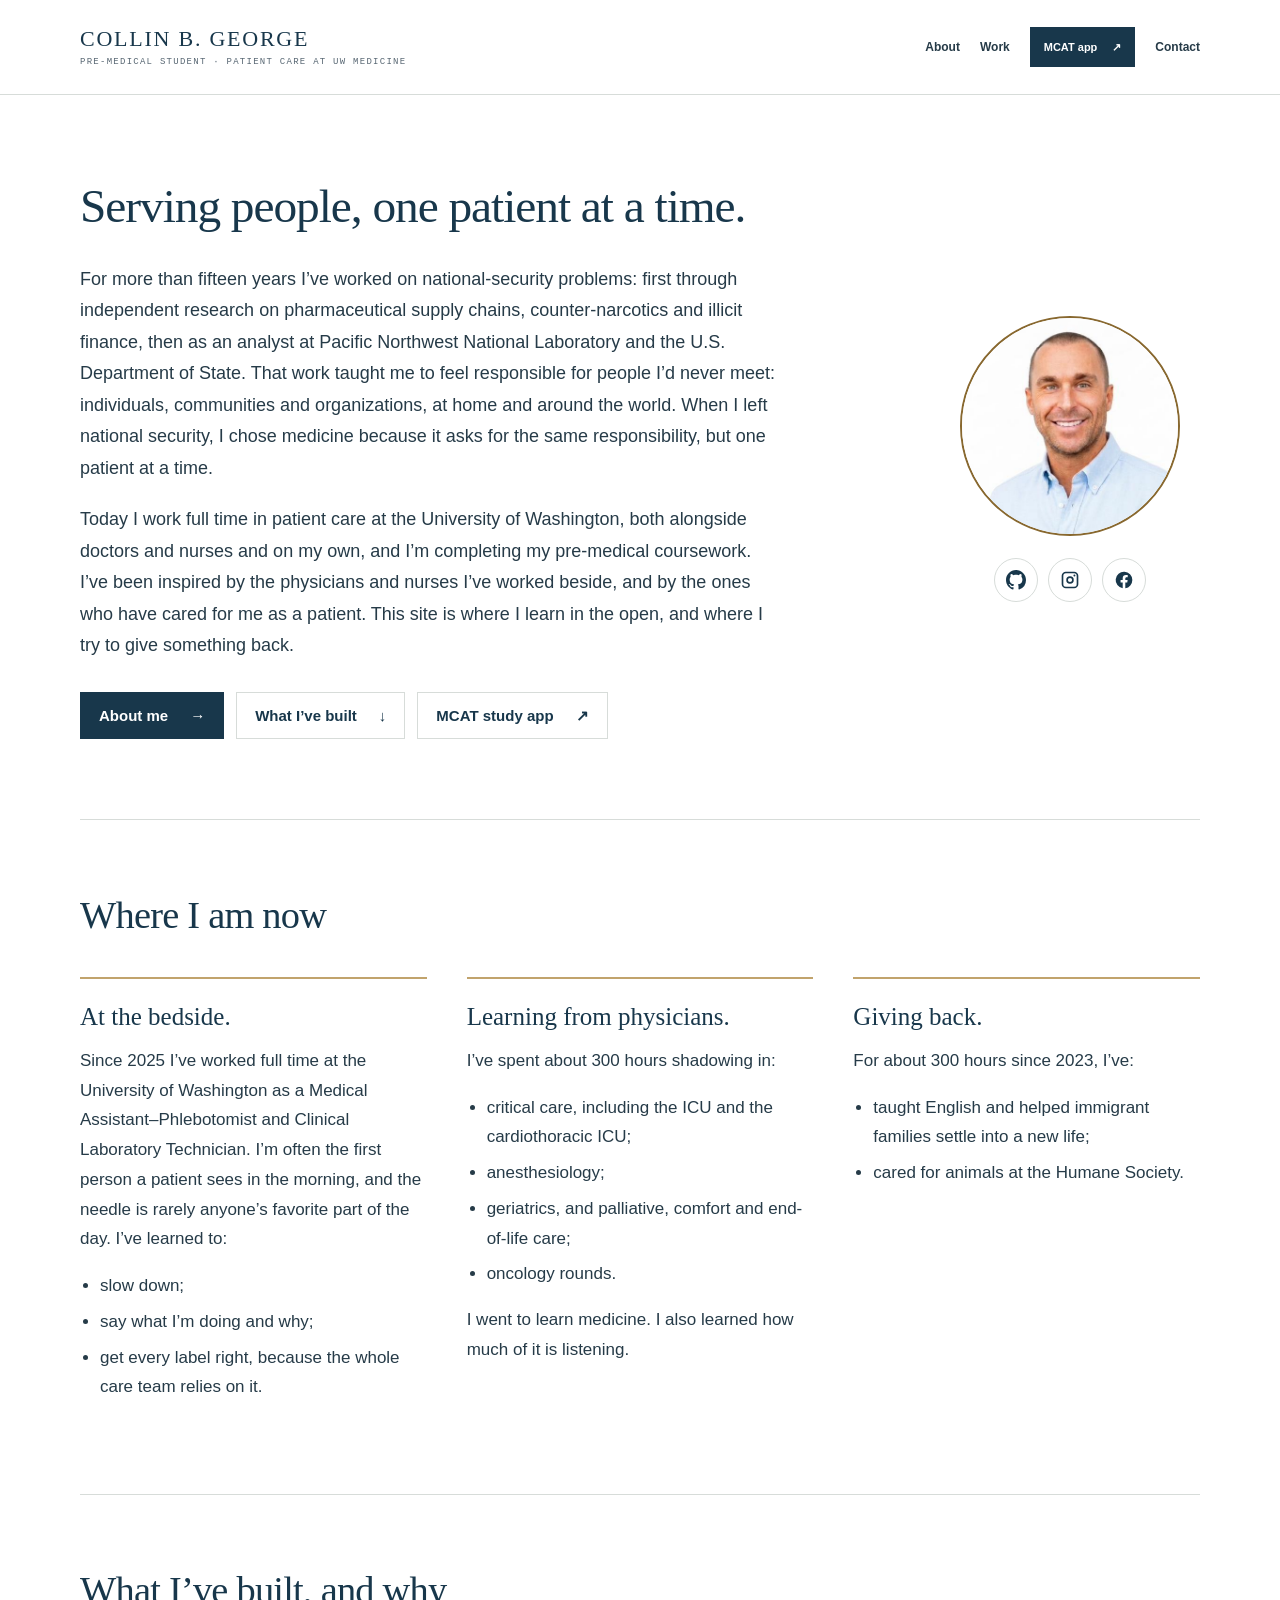
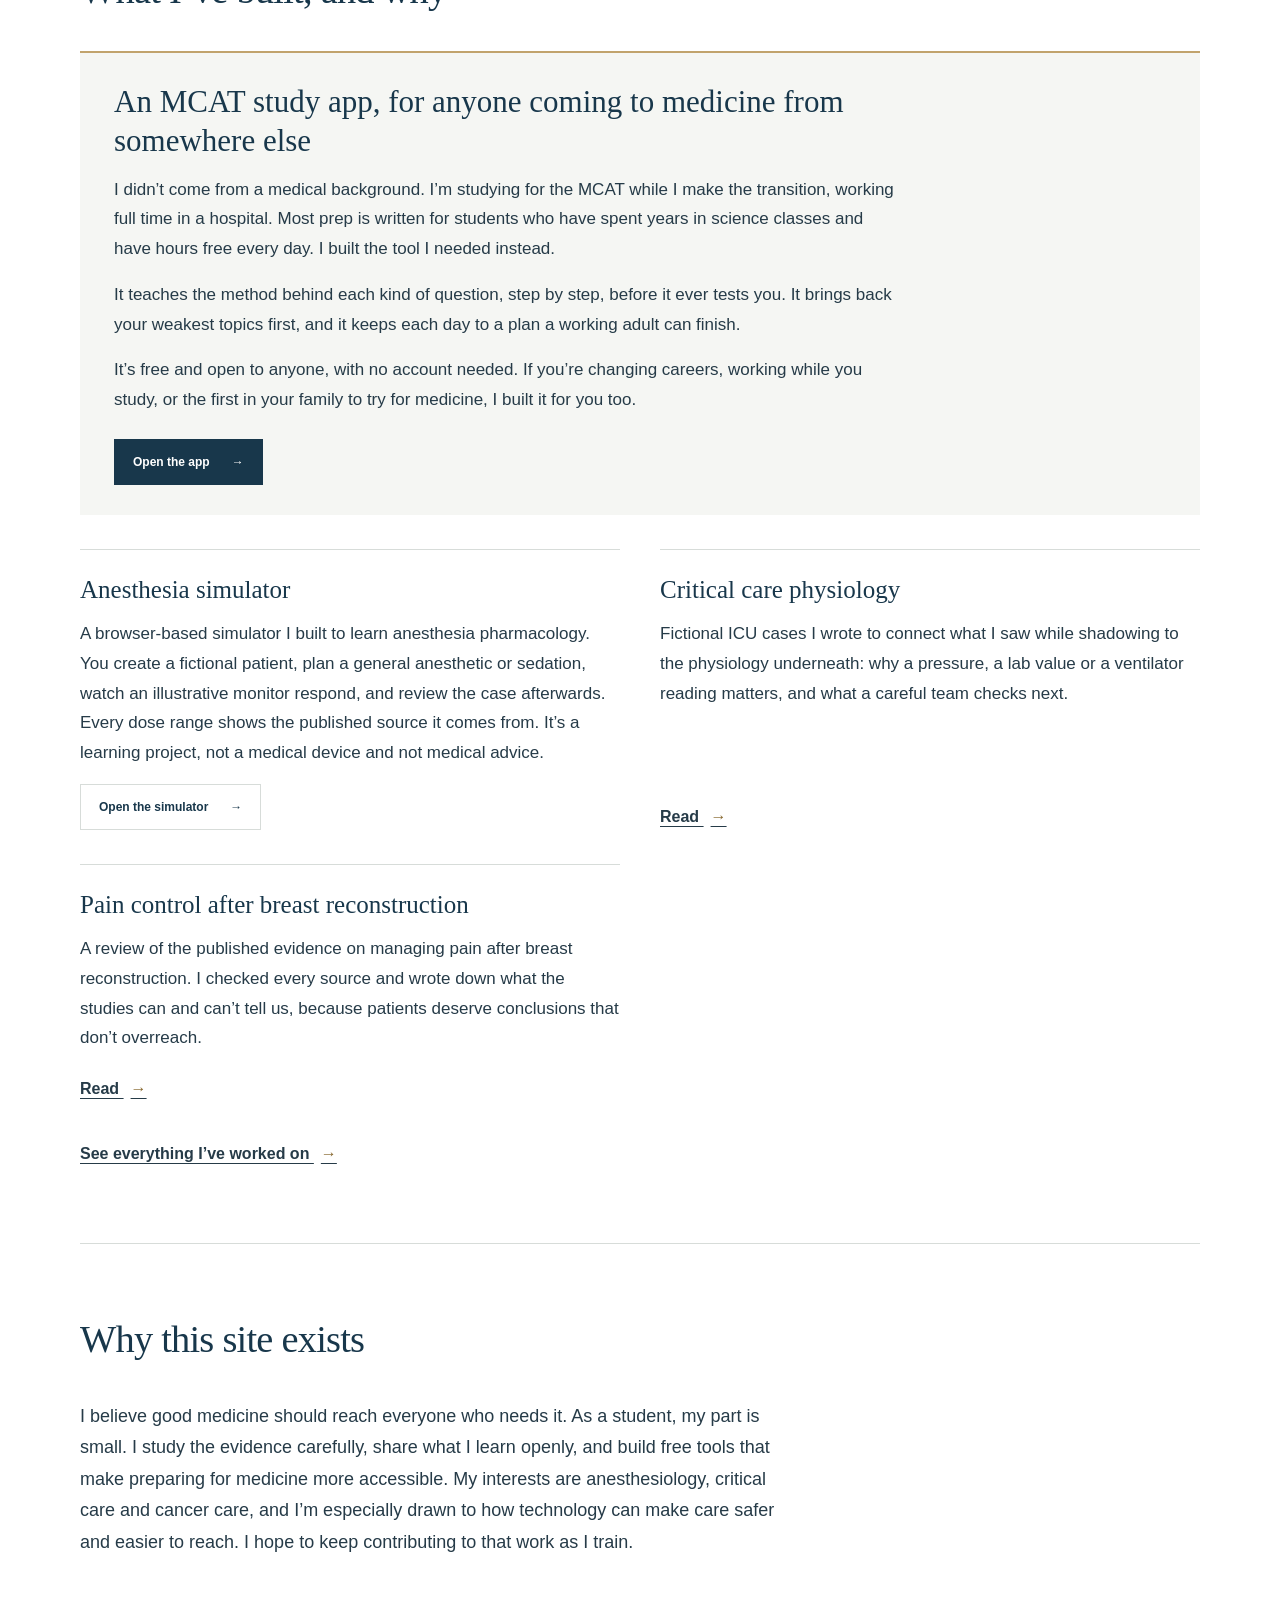
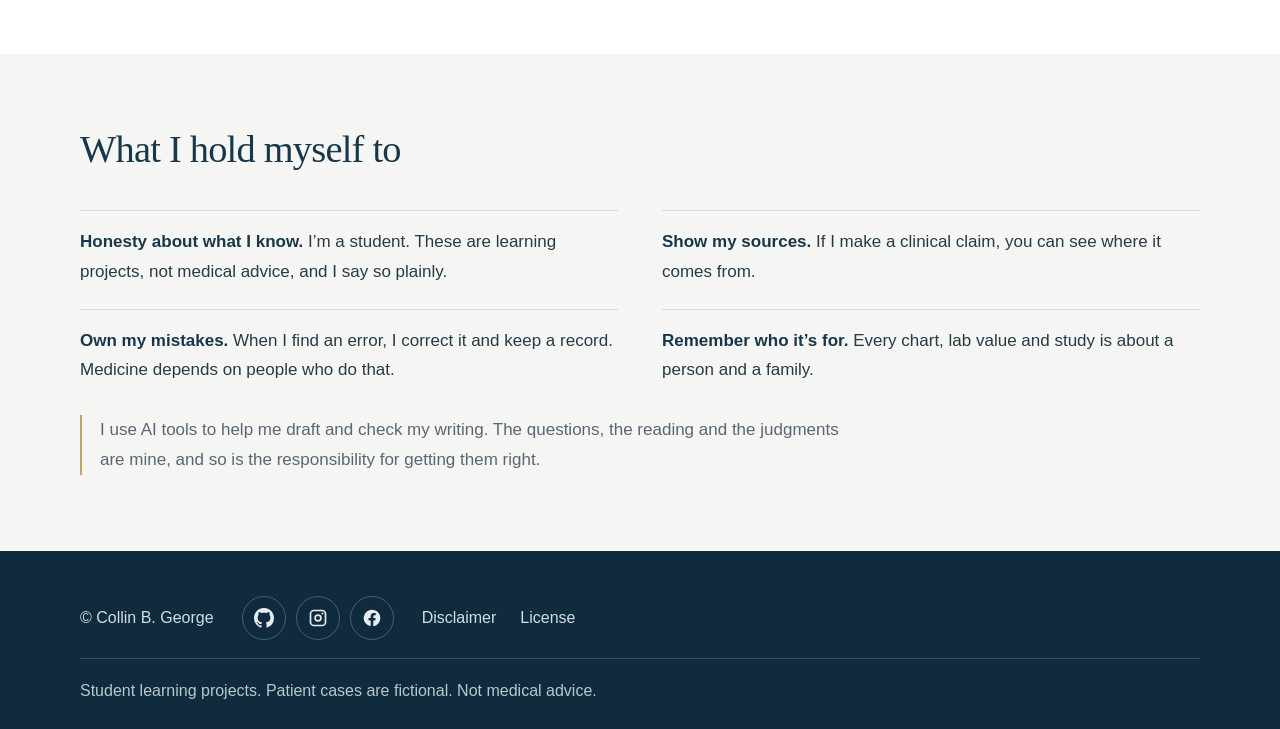
==== commit ab62f8cc: "About and hero match the owner's resume Professional background, clinical duties, education, credent" ====
--- a/index.html
+++ b/index.html
@@ -29,7 +29,7 @@
 <section class="intro-hero container" id="top" aria-labelledby="hero-title">
 <div class="hero-copy">
 <h1 id="hero-title">Serving people, one patient at a time.</h1>
-<p class="lead">For more than fifteen years I’ve worked on national-security problems: first through independent research on pharmaceutical supply chains, counter-narcotics and illicit finance, then as an engineer at Pacific Northwest National Laboratory and the U.S. Department of State. That work taught me to feel responsible for people I’d never meet: individuals, communities and organizations, at home and around the world. When I left national security, I chose medicine because it asks for the same responsibility, but one patient at a time.</p>
+<p class="lead">For more than fifteen years I’ve worked on national-security problems: first through independent research on pharmaceutical supply chains, counter-narcotics and illicit finance, then as an analyst at Pacific Northwest National Laboratory and the U.S. Department of State. That work taught me to feel responsible for people I’d never meet: individuals, communities and organizations, at home and around the world. When I left national security, I chose medicine because it asks for the same responsibility, but one patient at a time.</p>
 <p class="lead">Today I work full time in patient care at the University of Washington, both alongside doctors and nurses and on my own, and I’m completing my pre-medical coursework. I’ve been inspired by the physicians and nurses I’ve worked beside, and by the ones who have cared for me as a patient. This site is where I learn in the open, and where I try to give something back.</p>
 <div class="actions"><a class="button button-primary" href="https://collinbgeorge.com/about">About me <span aria-hidden="true">→</span></a><a class="button button-secondary" href="#work">What I’ve built <span aria-hidden="true">↓</span></a><a class="button button-secondary" href="https://mcat.collinbgeorge.com/">MCAT study app <span aria-hidden="true">↗</span></a></div>
 </div>
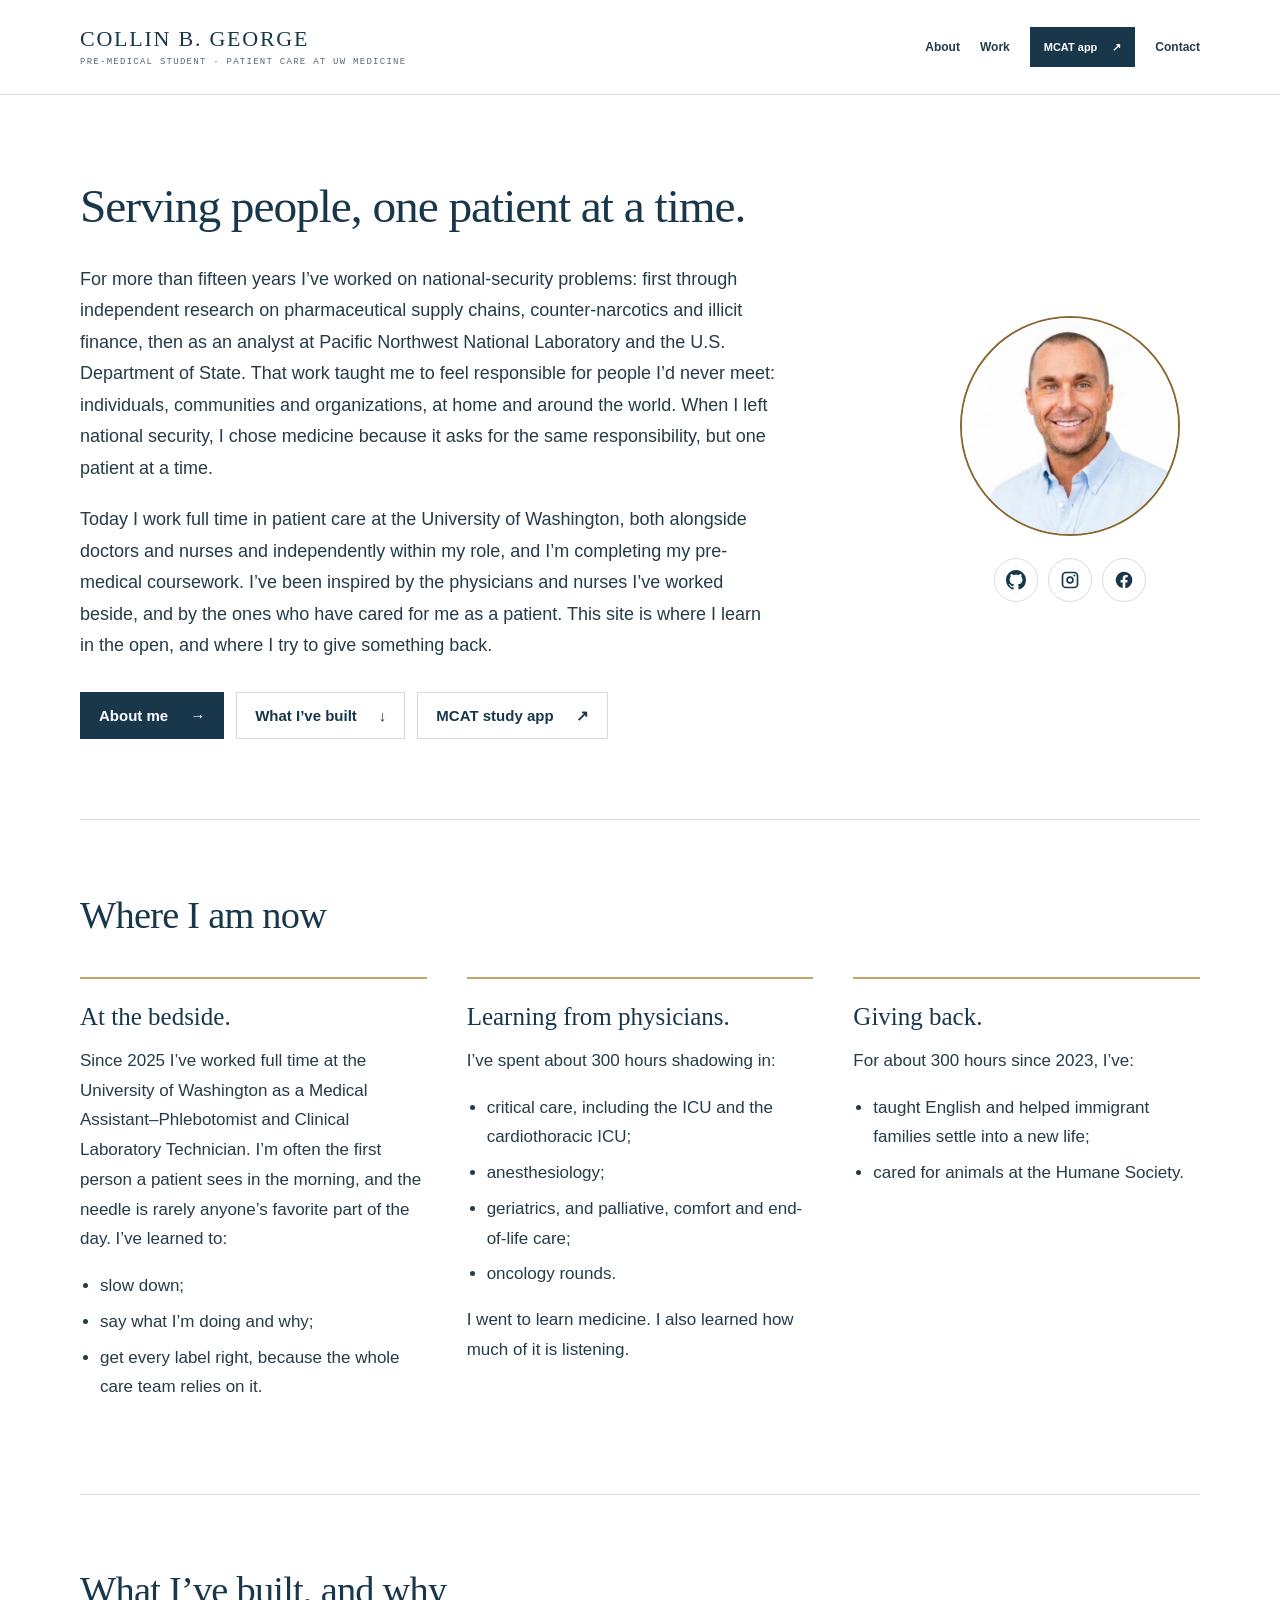
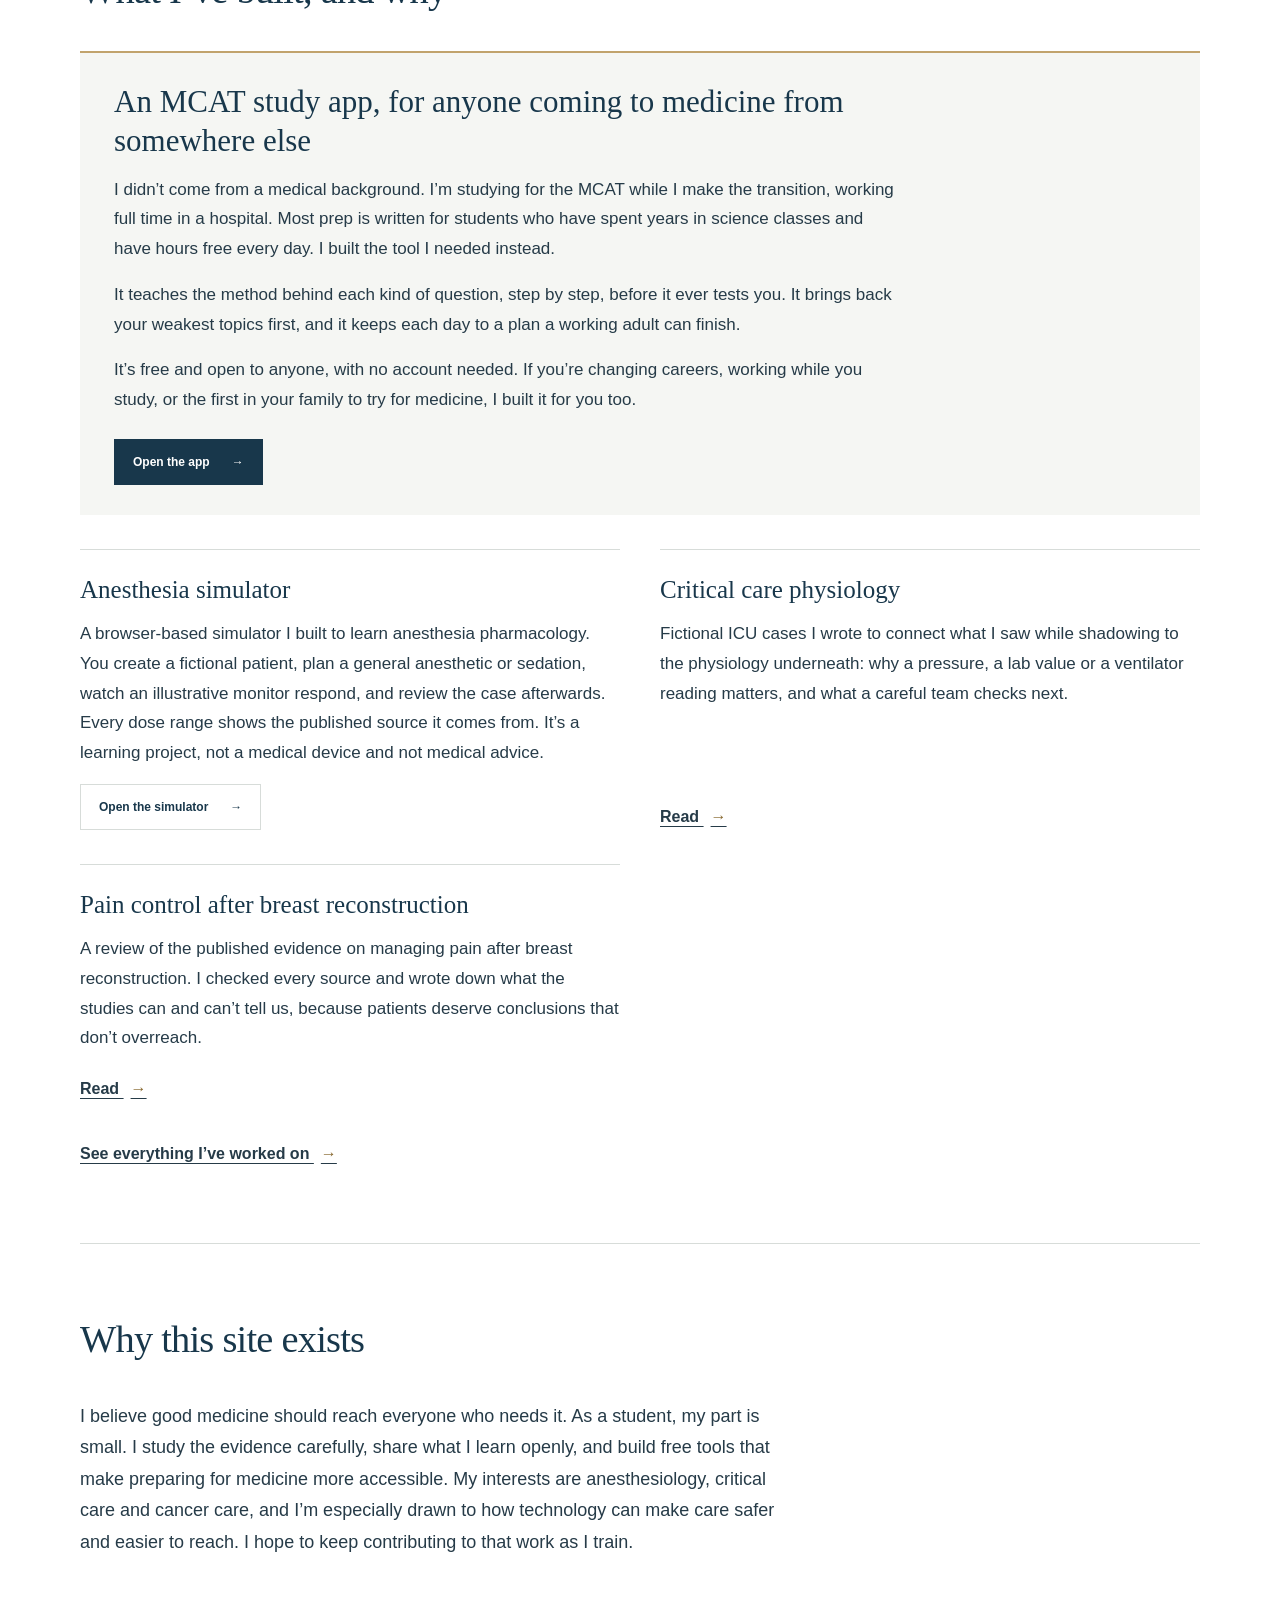
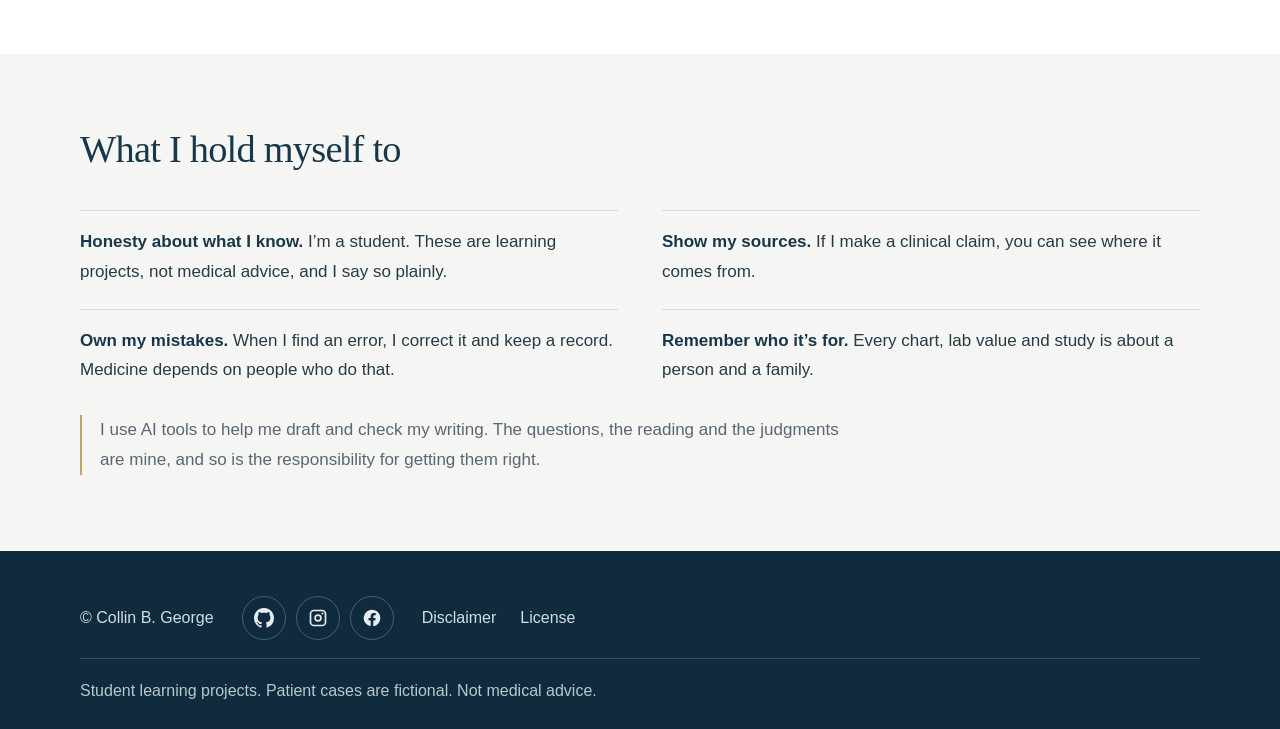
==== commit 4944340e: ""independently within my role" instead of "on my own" "On my own" can read to clinical readers as wo" ====
--- a/index.html
+++ b/index.html
@@ -30,7 +30,7 @@
 <div class="hero-copy">
 <h1 id="hero-title">Serving people, one patient at a time.</h1>
 <p class="lead">For more than fifteen years I’ve worked on national-security problems: first through independent research on pharmaceutical supply chains, counter-narcotics and illicit finance, then as an analyst at Pacific Northwest National Laboratory and the U.S. Department of State. That work taught me to feel responsible for people I’d never meet: individuals, communities and organizations, at home and around the world. When I left national security, I chose medicine because it asks for the same responsibility, but one patient at a time.</p>
-<p class="lead">Today I work full time in patient care at the University of Washington, both alongside doctors and nurses and on my own, and I’m completing my pre-medical coursework. I’ve been inspired by the physicians and nurses I’ve worked beside, and by the ones who have cared for me as a patient. This site is where I learn in the open, and where I try to give something back.</p>
+<p class="lead">Today I work full time in patient care at the University of Washington, both alongside doctors and nurses and independently within my role, and I’m completing my pre-medical coursework. I’ve been inspired by the physicians and nurses I’ve worked beside, and by the ones who have cared for me as a patient. This site is where I learn in the open, and where I try to give something back.</p>
 <div class="actions"><a class="button button-primary" href="https://collinbgeorge.com/about">About me <span aria-hidden="true">→</span></a><a class="button button-secondary" href="#work">What I’ve built <span aria-hidden="true">↓</span></a><a class="button button-secondary" href="https://mcat.collinbgeorge.com/">MCAT study app <span aria-hidden="true">↗</span></a></div>
 </div>
 <div class="hero-portrait">
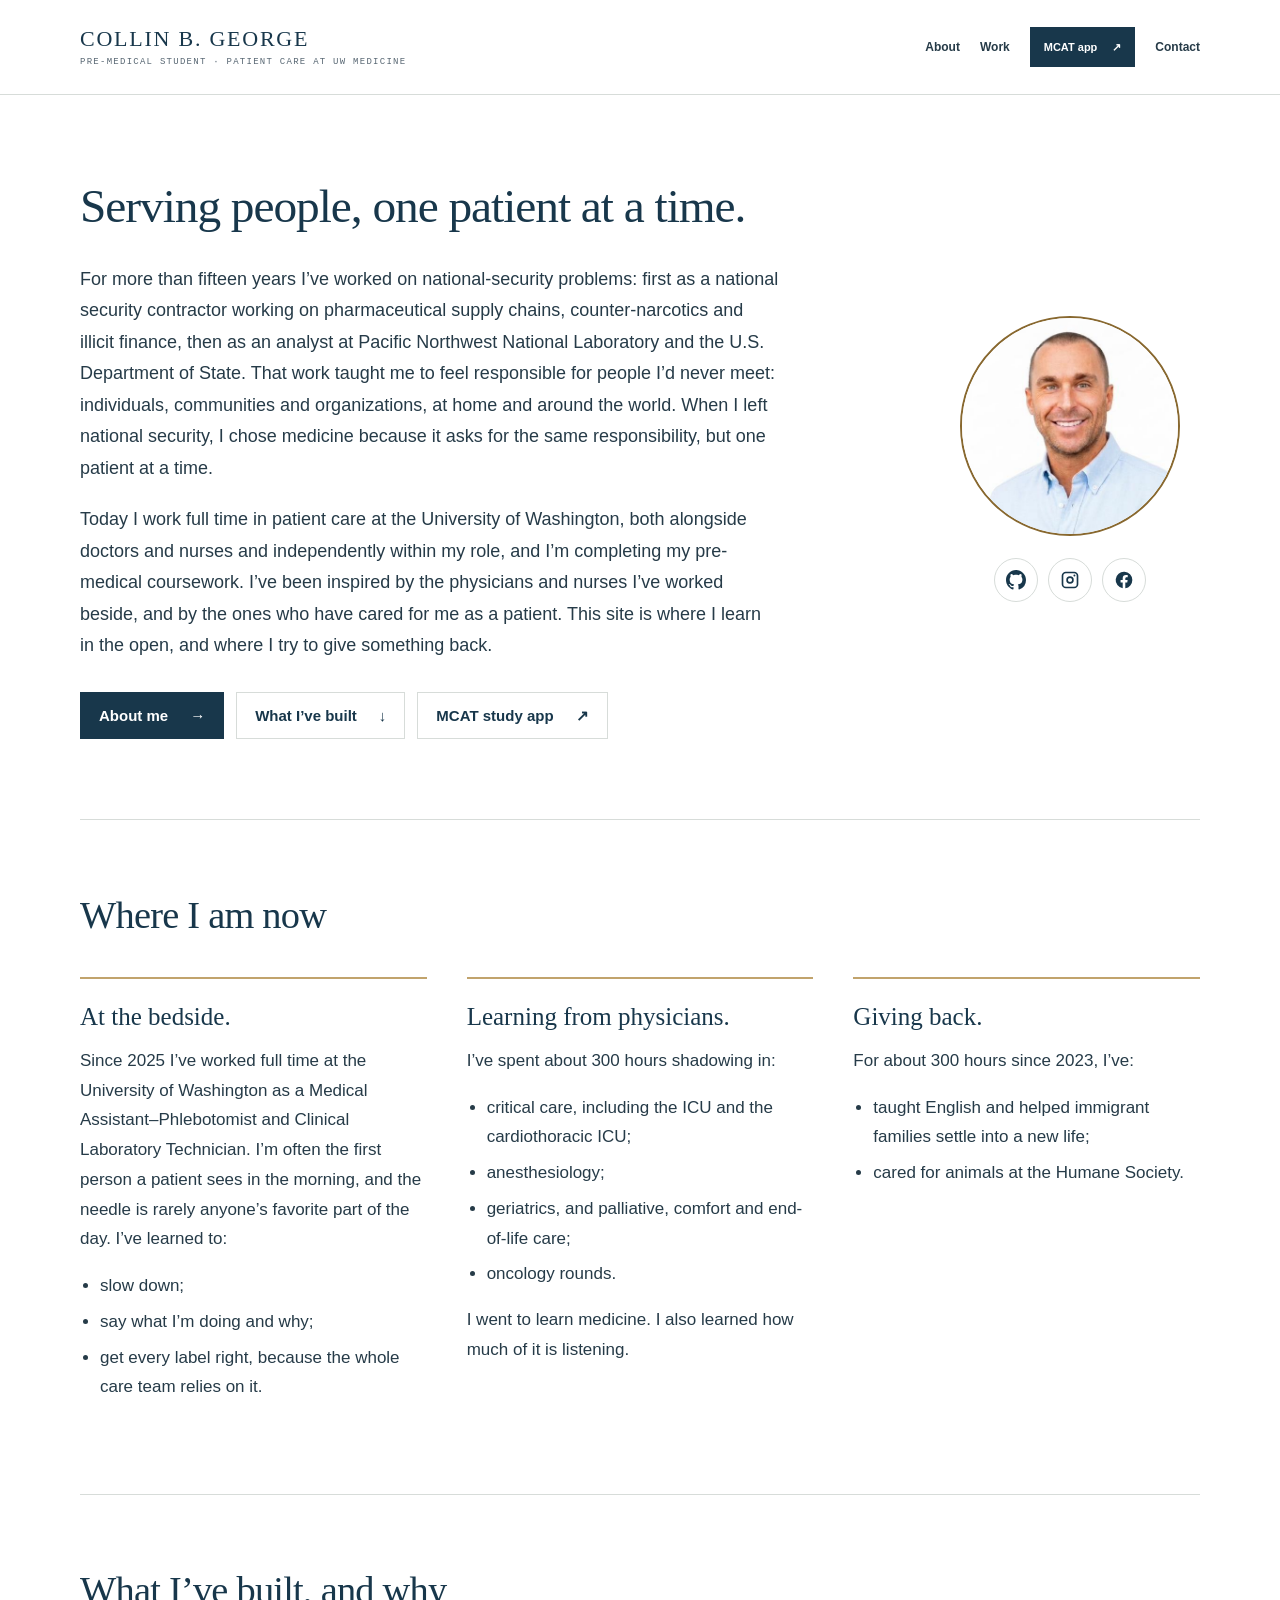
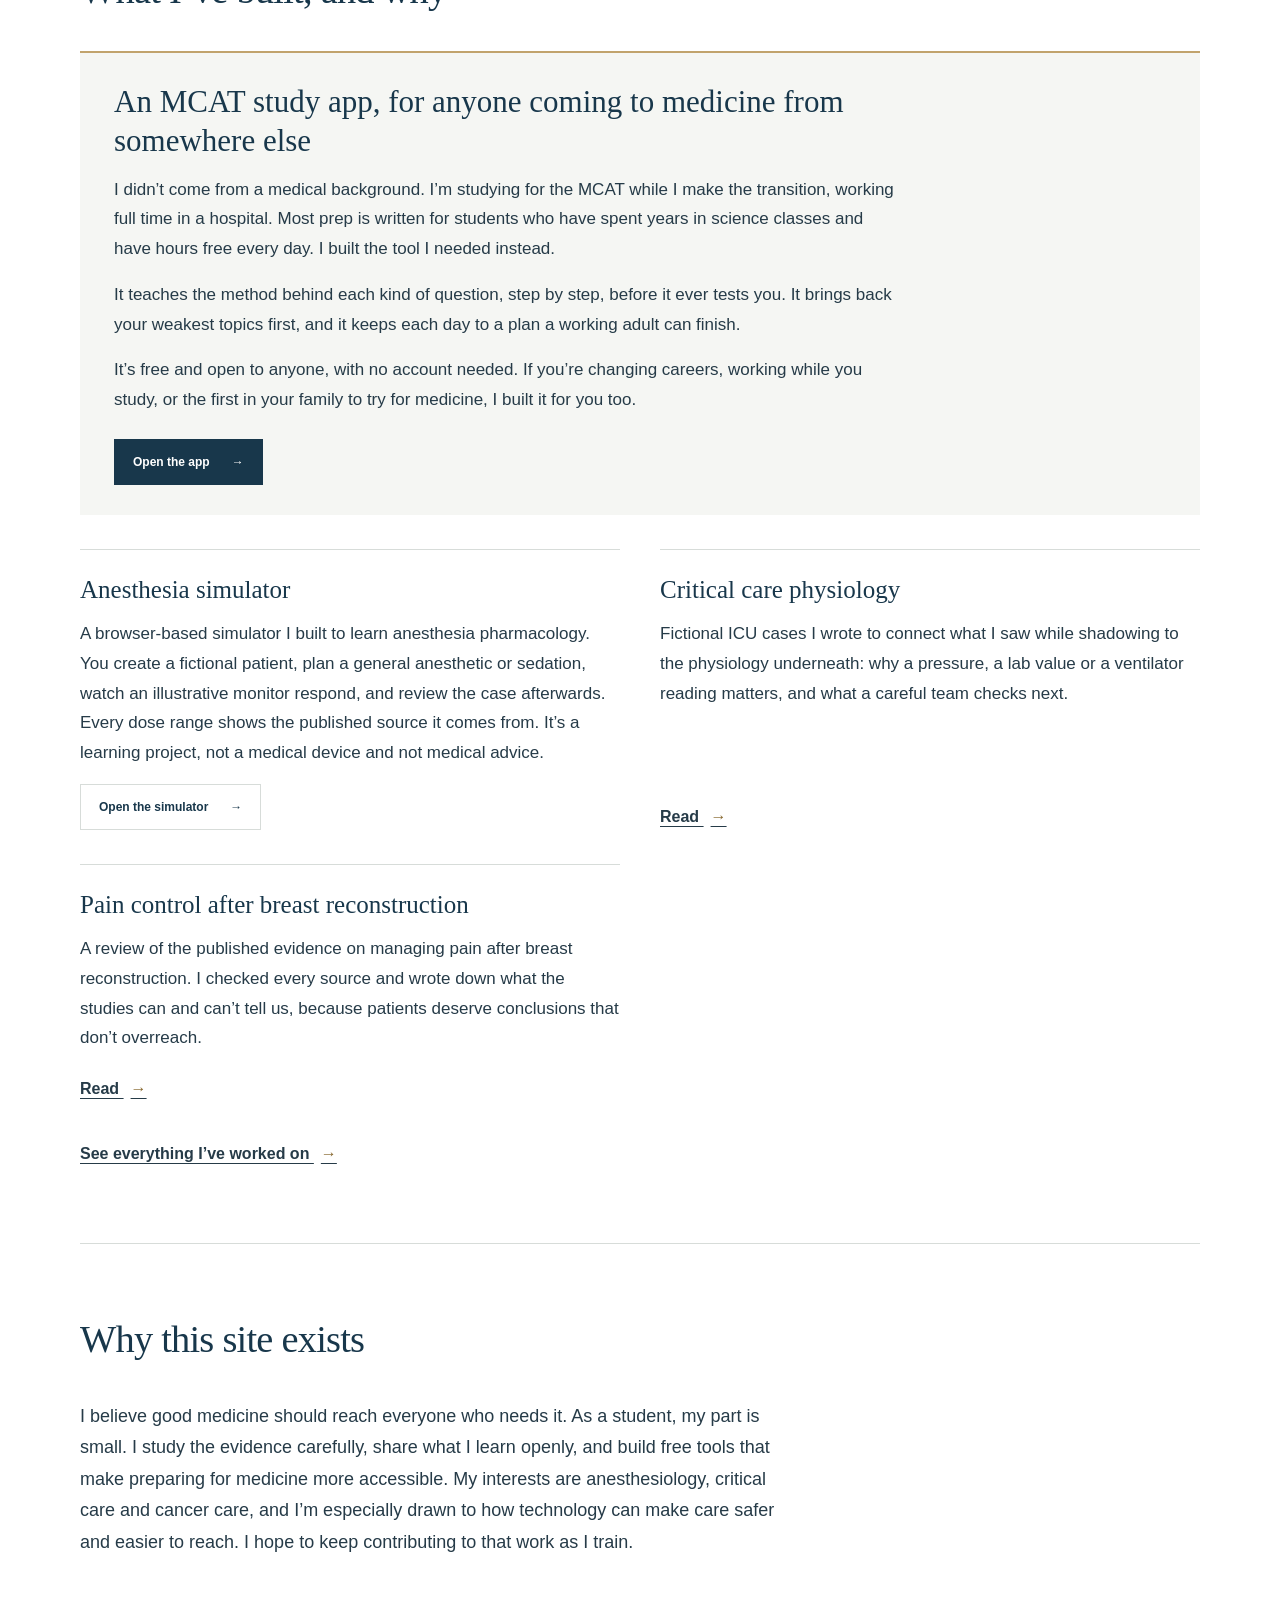
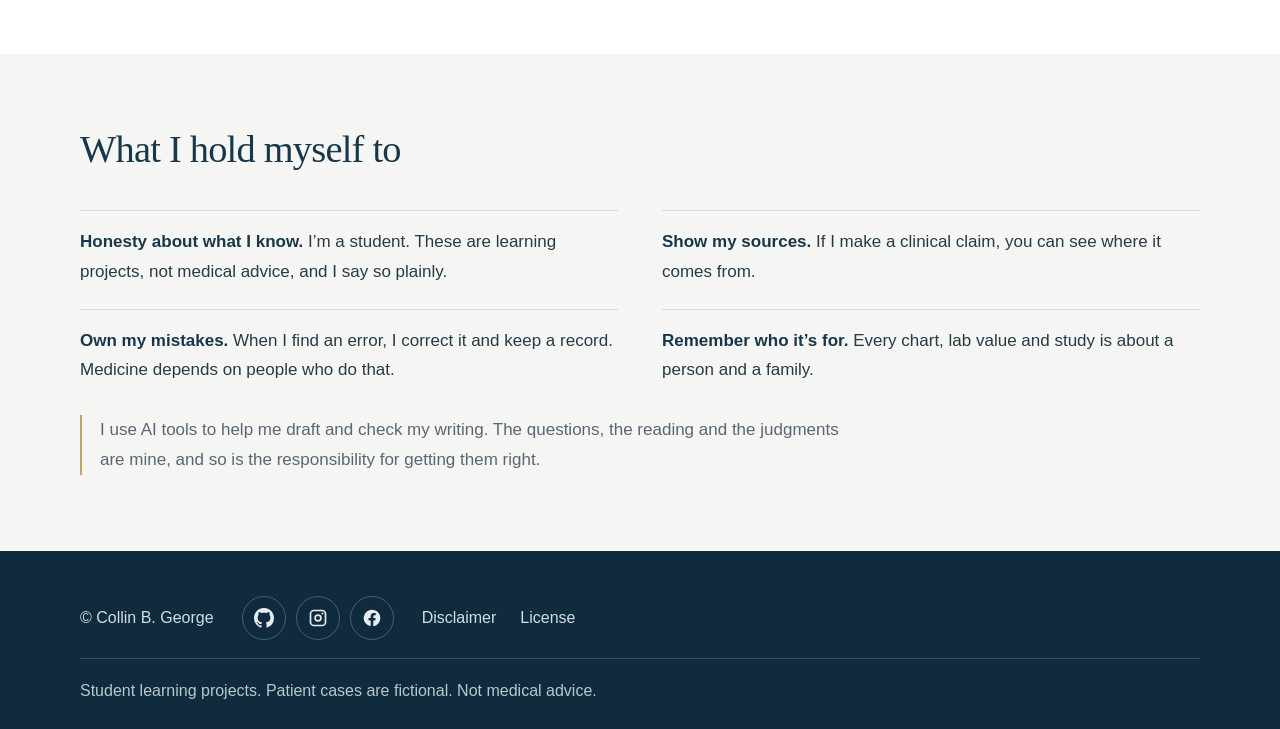
==== commit 3c2cd437: "2010–2015 described as national security contractor work About → Professional background: "National " ====
--- a/index.html
+++ b/index.html
@@ -29,7 +29,7 @@
 <section class="intro-hero container" id="top" aria-labelledby="hero-title">
 <div class="hero-copy">
 <h1 id="hero-title">Serving people, one patient at a time.</h1>
-<p class="lead">For more than fifteen years I’ve worked on national-security problems: first through independent research on pharmaceutical supply chains, counter-narcotics and illicit finance, then as an analyst at Pacific Northwest National Laboratory and the U.S. Department of State. That work taught me to feel responsible for people I’d never meet: individuals, communities and organizations, at home and around the world. When I left national security, I chose medicine because it asks for the same responsibility, but one patient at a time.</p>
+<p class="lead">For more than fifteen years I’ve worked on national-security problems: first as a national security contractor working on pharmaceutical supply chains, counter-narcotics and illicit finance, then as an analyst at Pacific Northwest National Laboratory and the U.S. Department of State. That work taught me to feel responsible for people I’d never meet: individuals, communities and organizations, at home and around the world. When I left national security, I chose medicine because it asks for the same responsibility, but one patient at a time.</p>
 <p class="lead">Today I work full time in patient care at the University of Washington, both alongside doctors and nurses and independently within my role, and I’m completing my pre-medical coursework. I’ve been inspired by the physicians and nurses I’ve worked beside, and by the ones who have cared for me as a patient. This site is where I learn in the open, and where I try to give something back.</p>
 <div class="actions"><a class="button button-primary" href="https://collinbgeorge.com/about">About me <span aria-hidden="true">→</span></a><a class="button button-secondary" href="#work">What I’ve built <span aria-hidden="true">↓</span></a><a class="button button-secondary" href="https://mcat.collinbgeorge.com/">MCAT study app <span aria-hidden="true">↗</span></a></div>
 </div>
